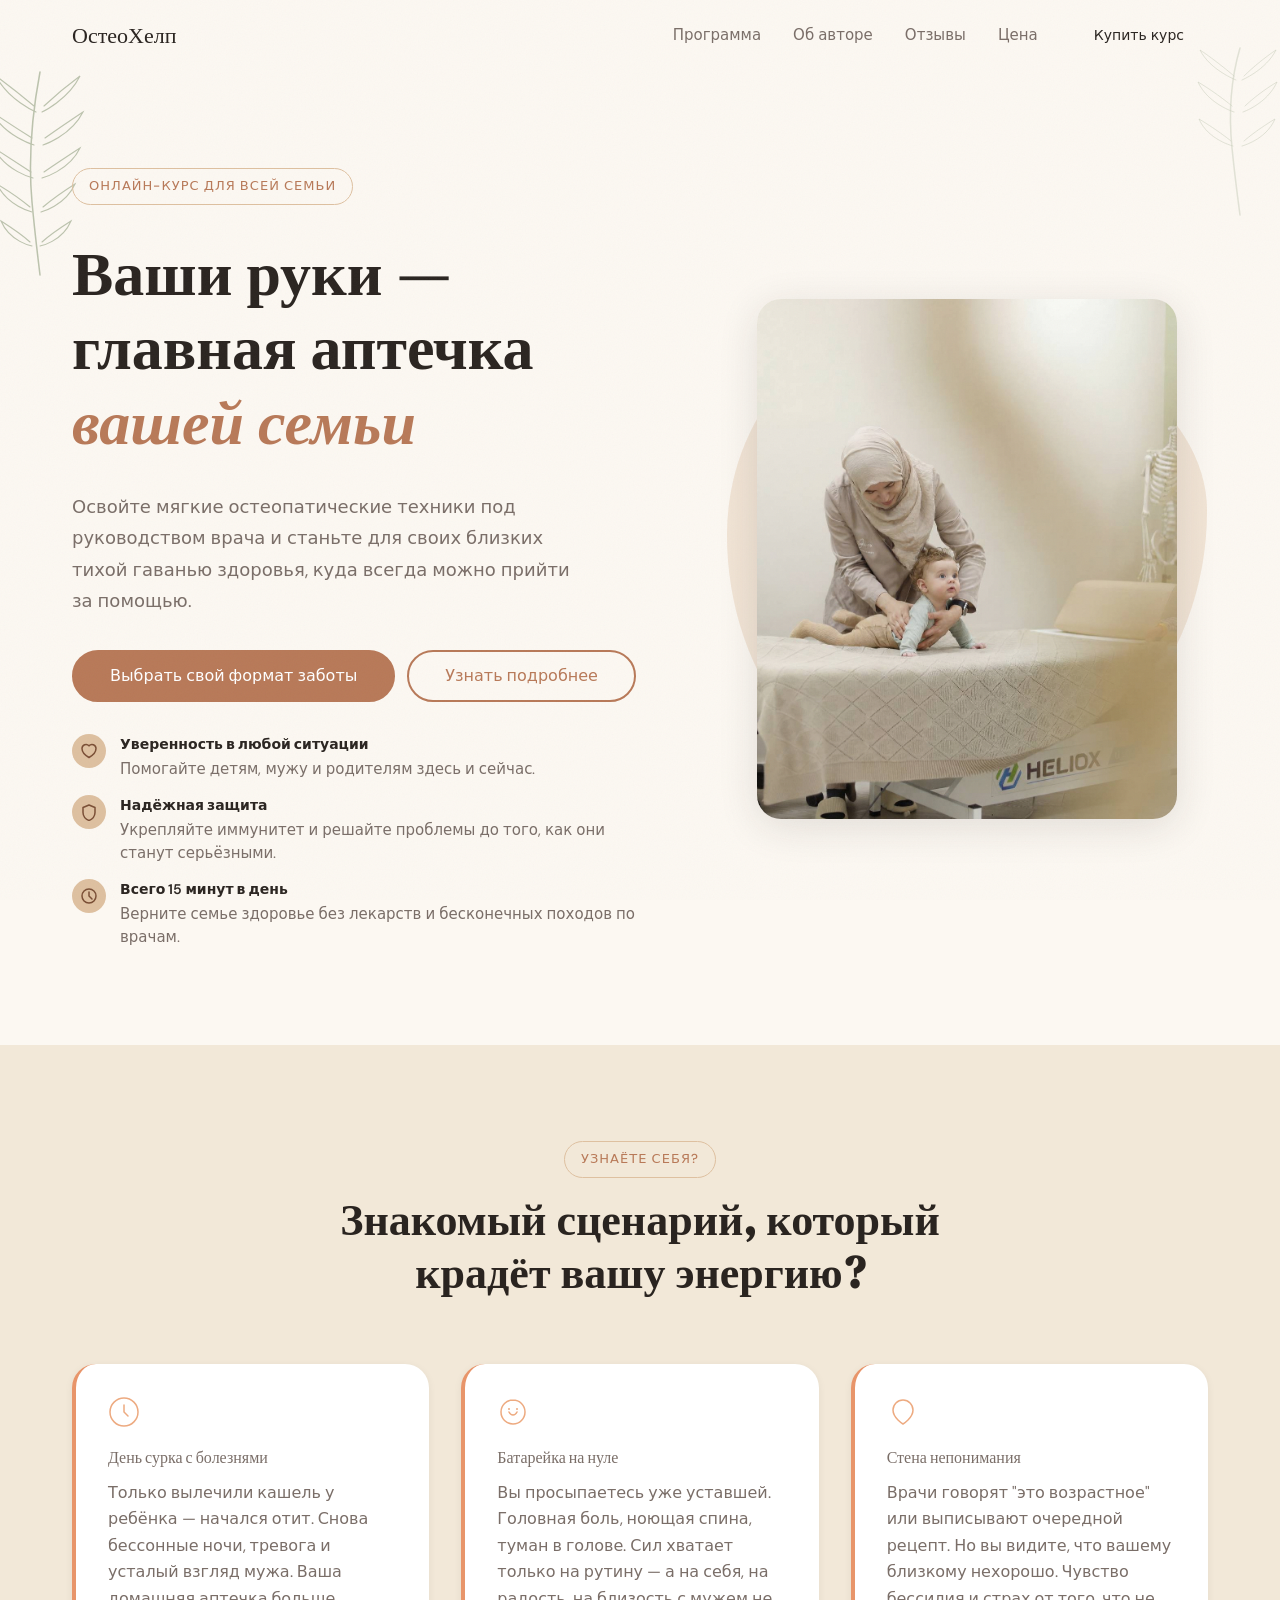
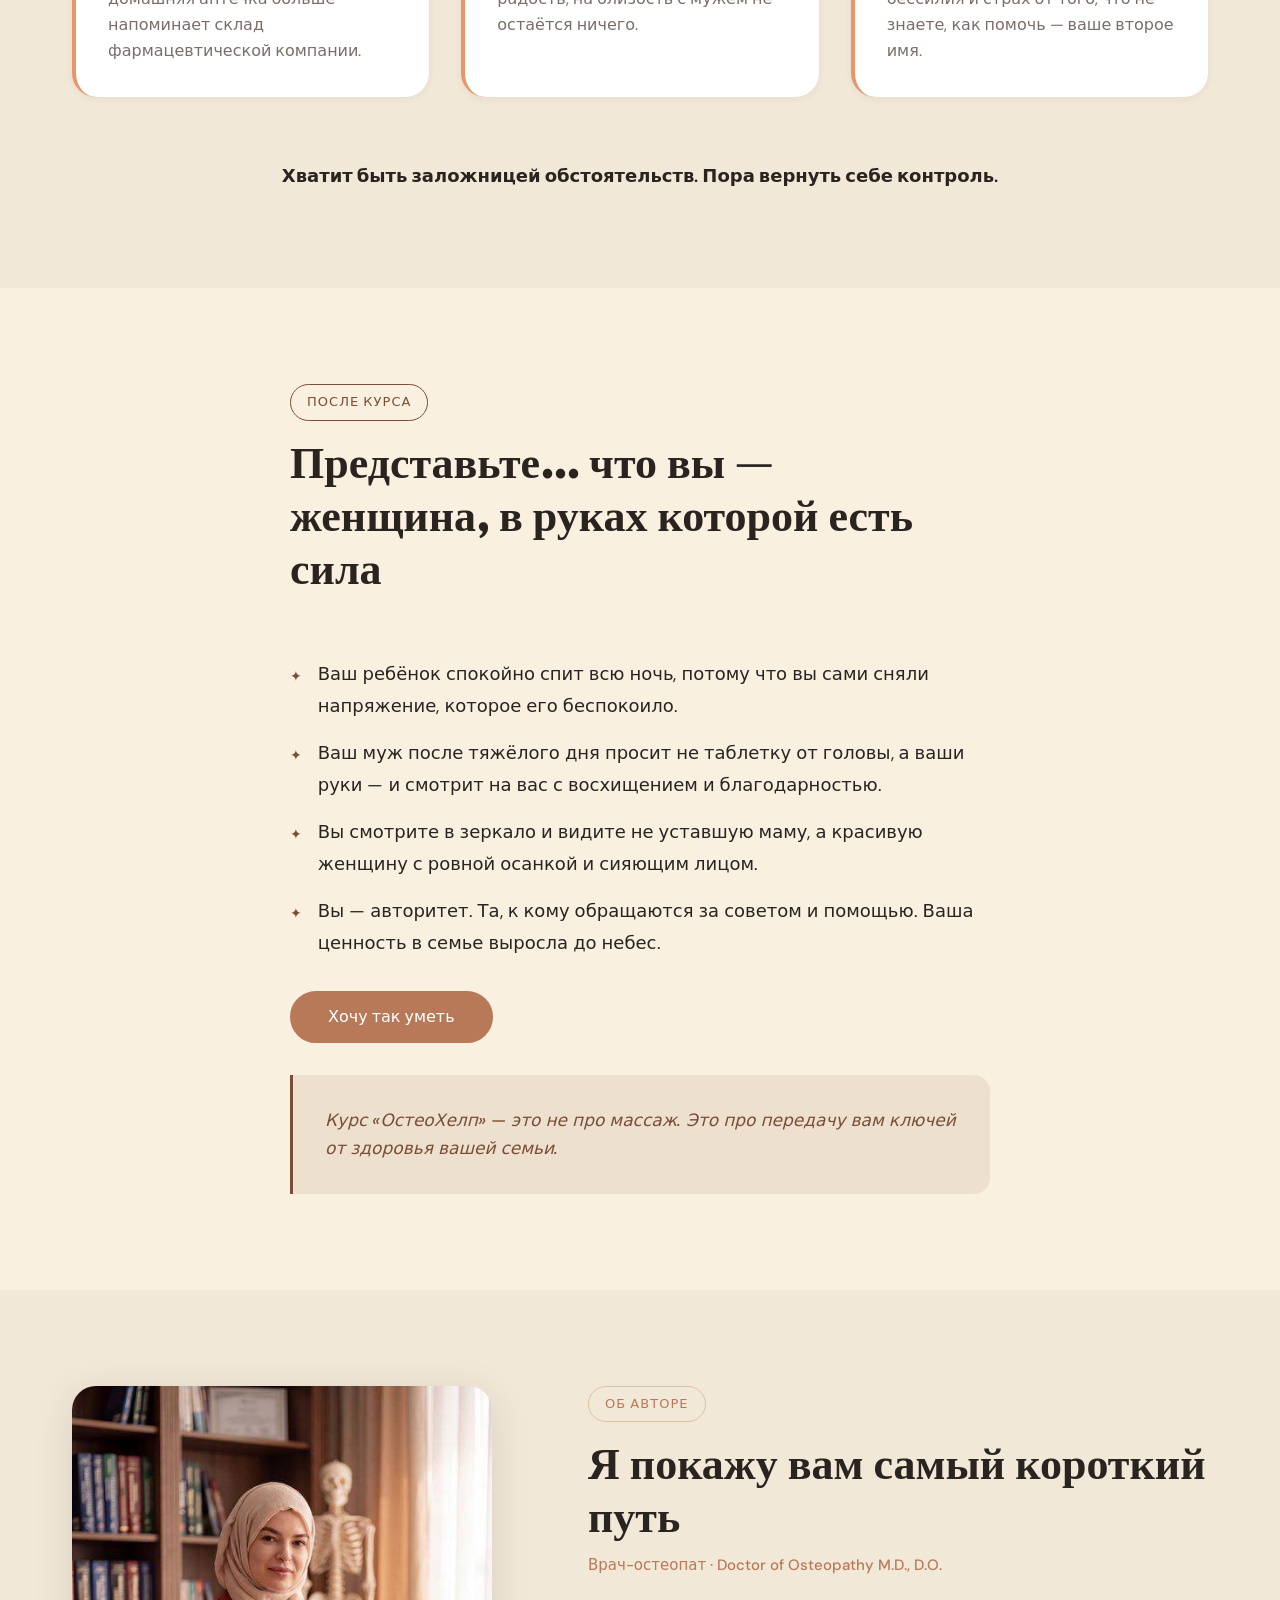
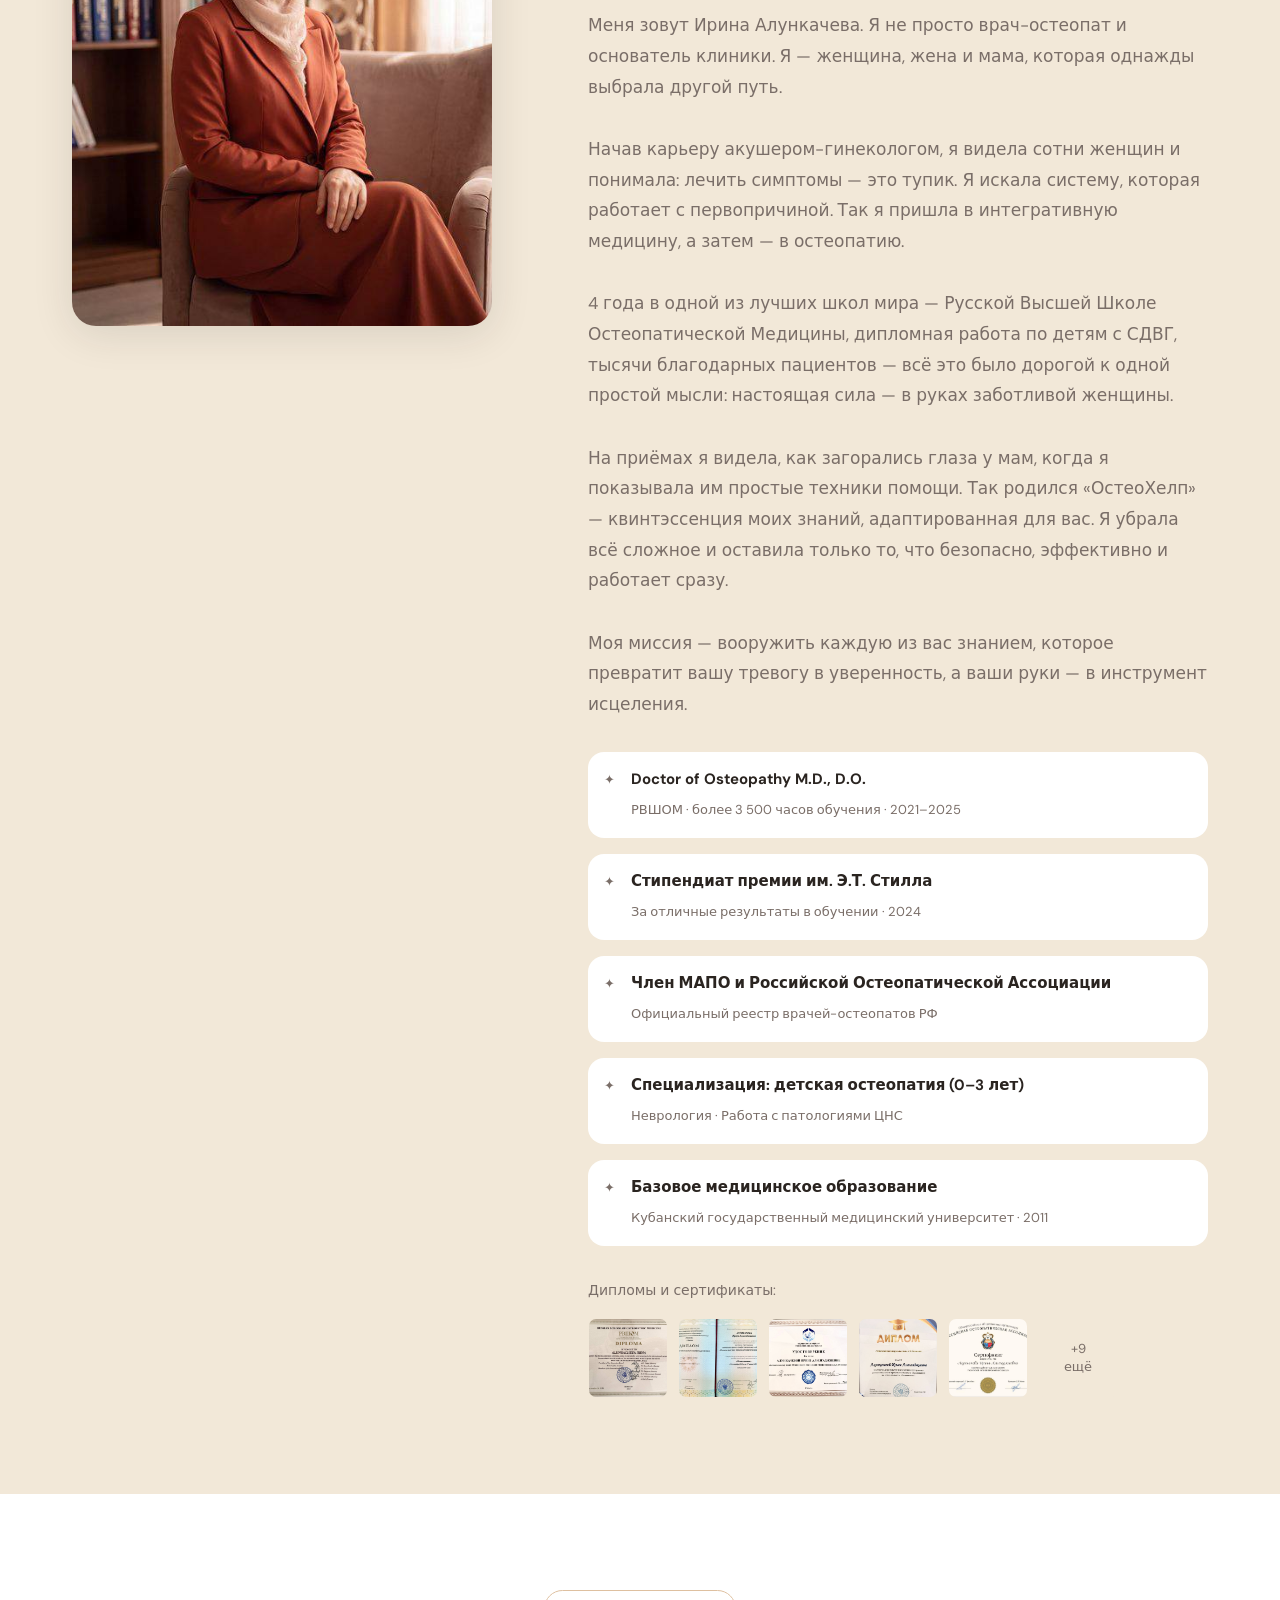
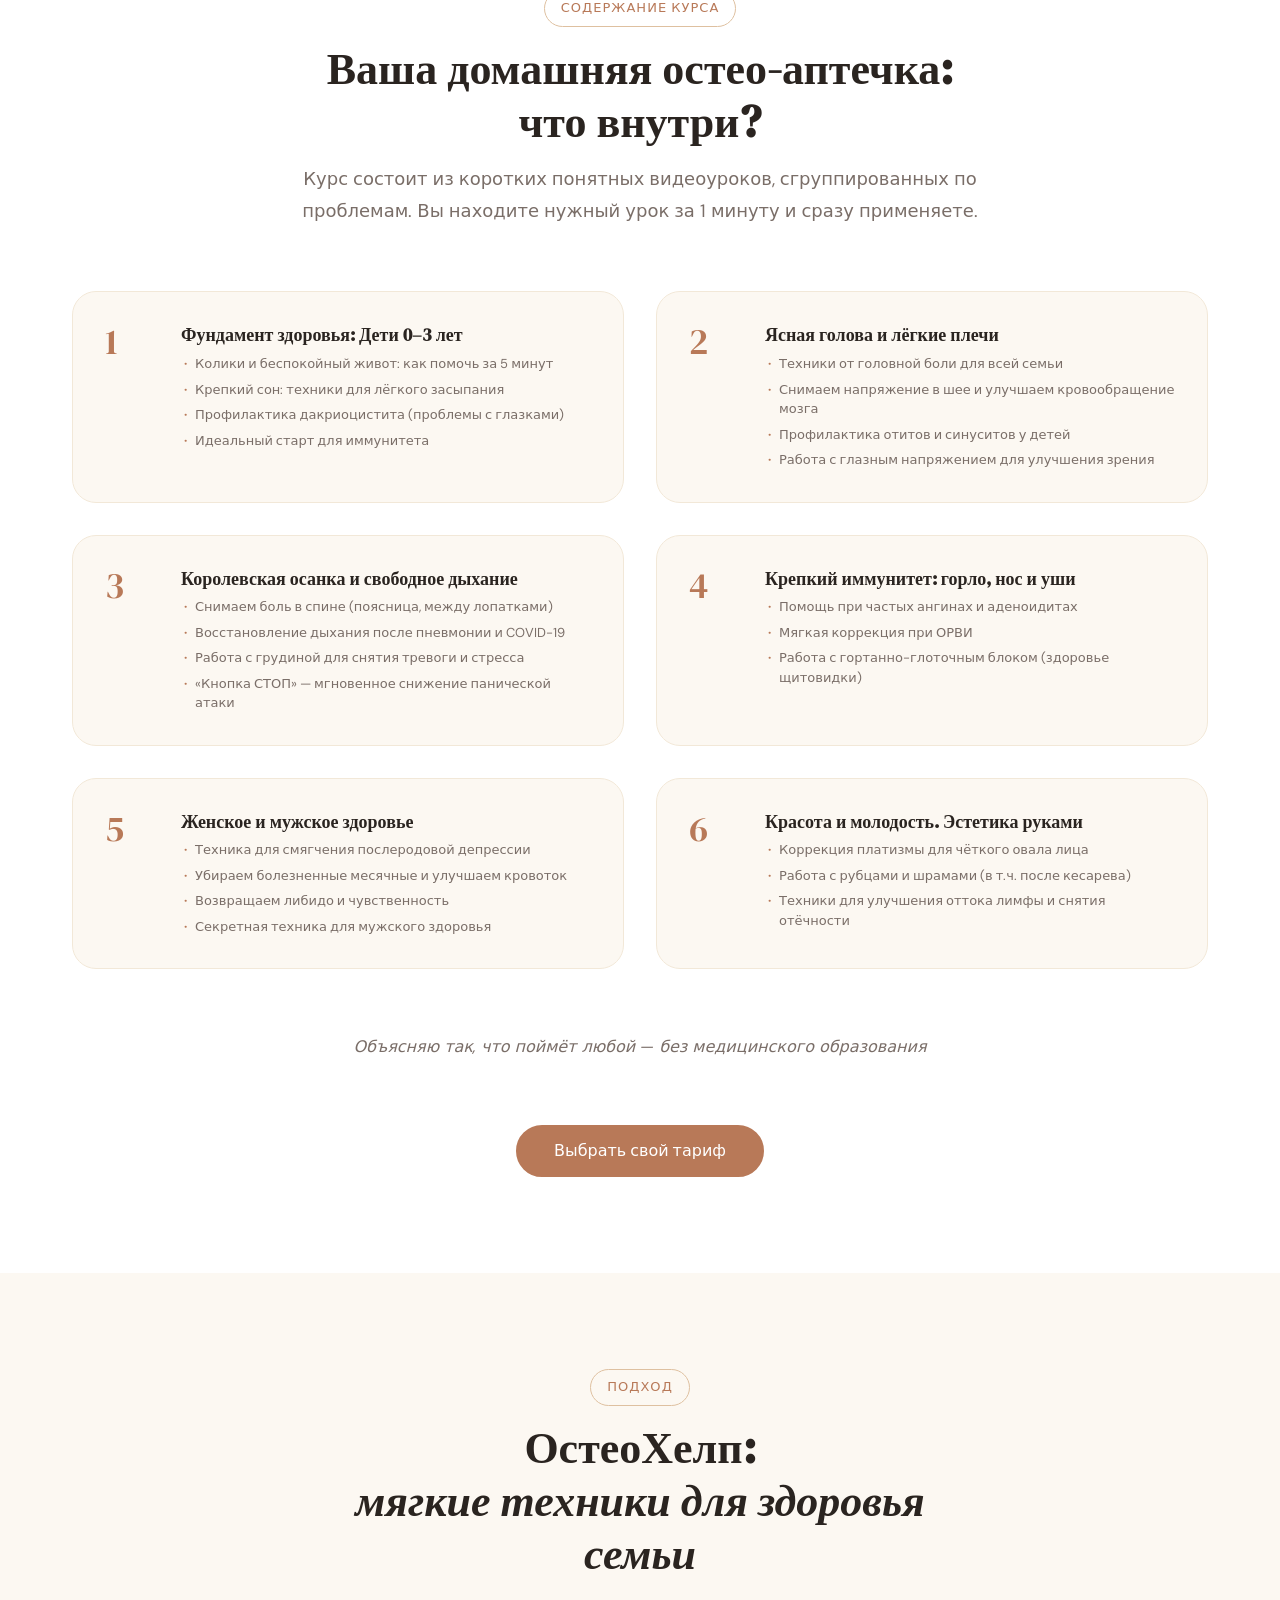
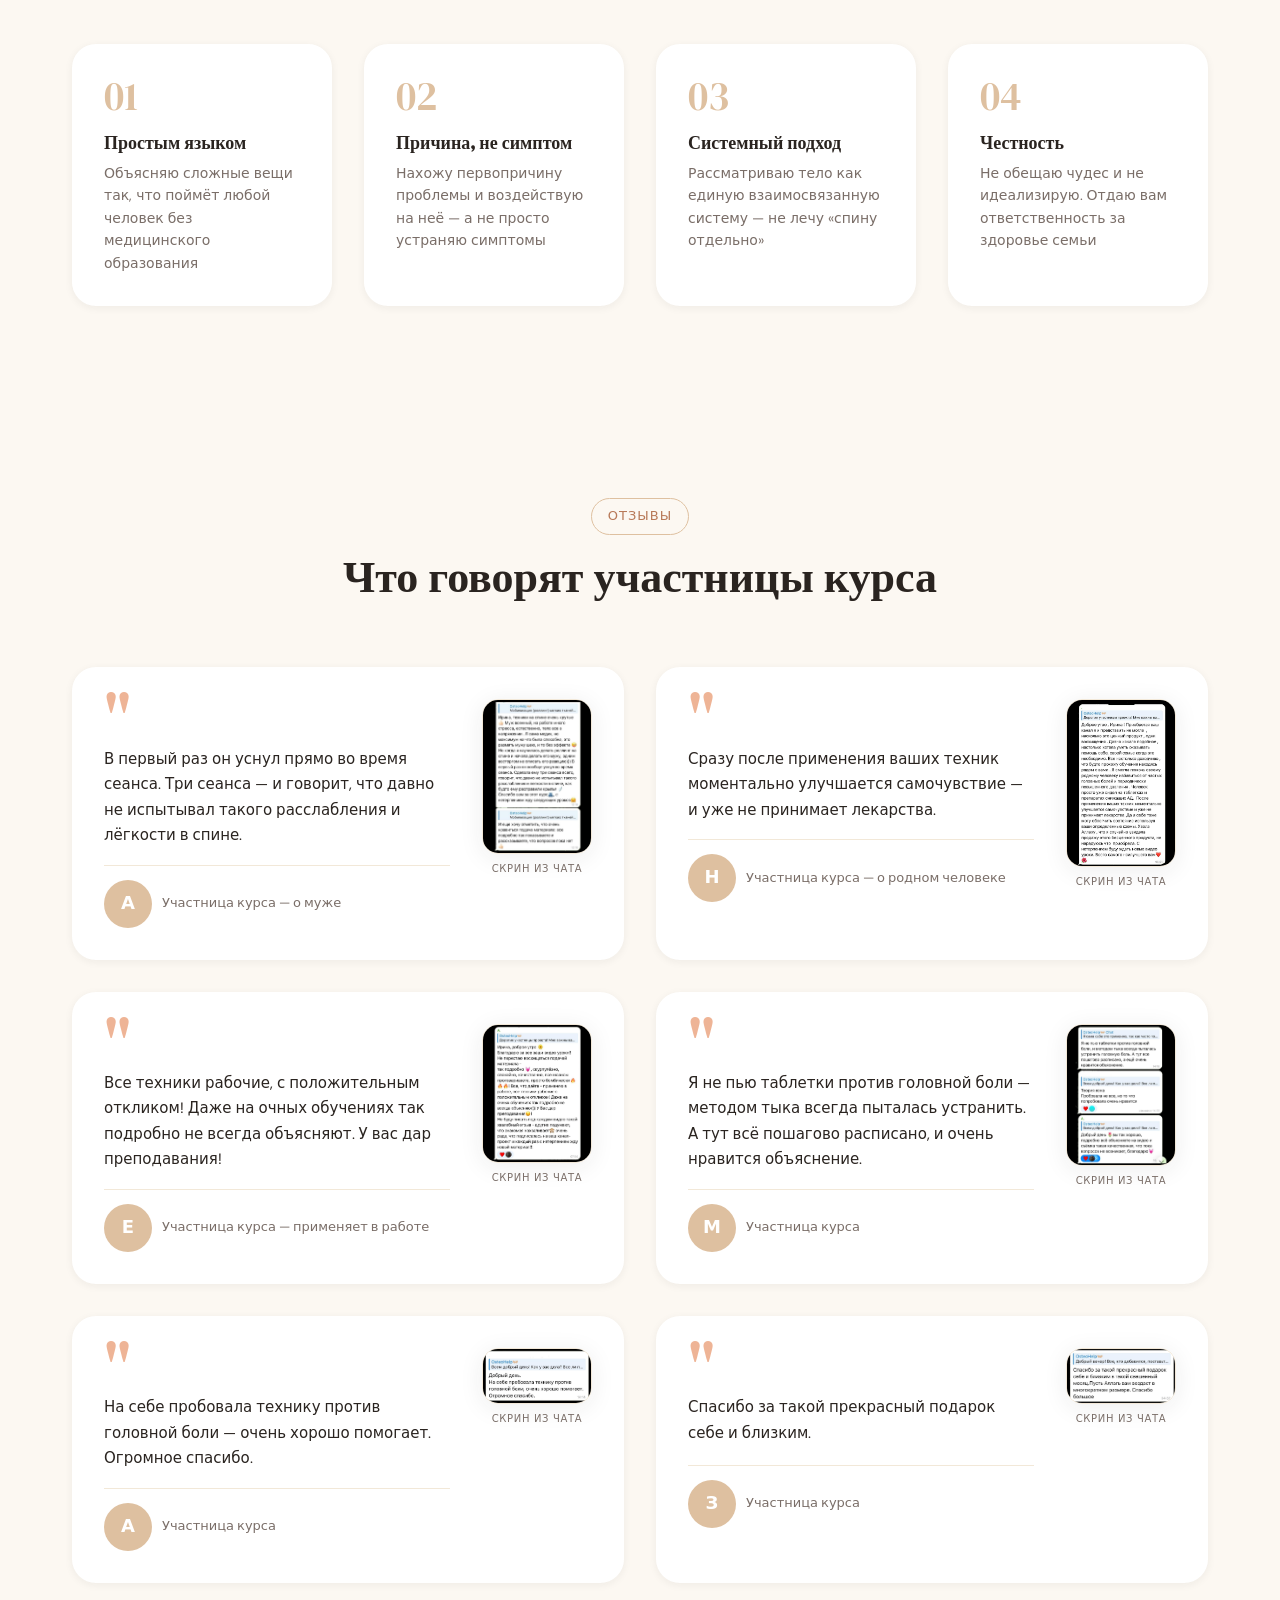
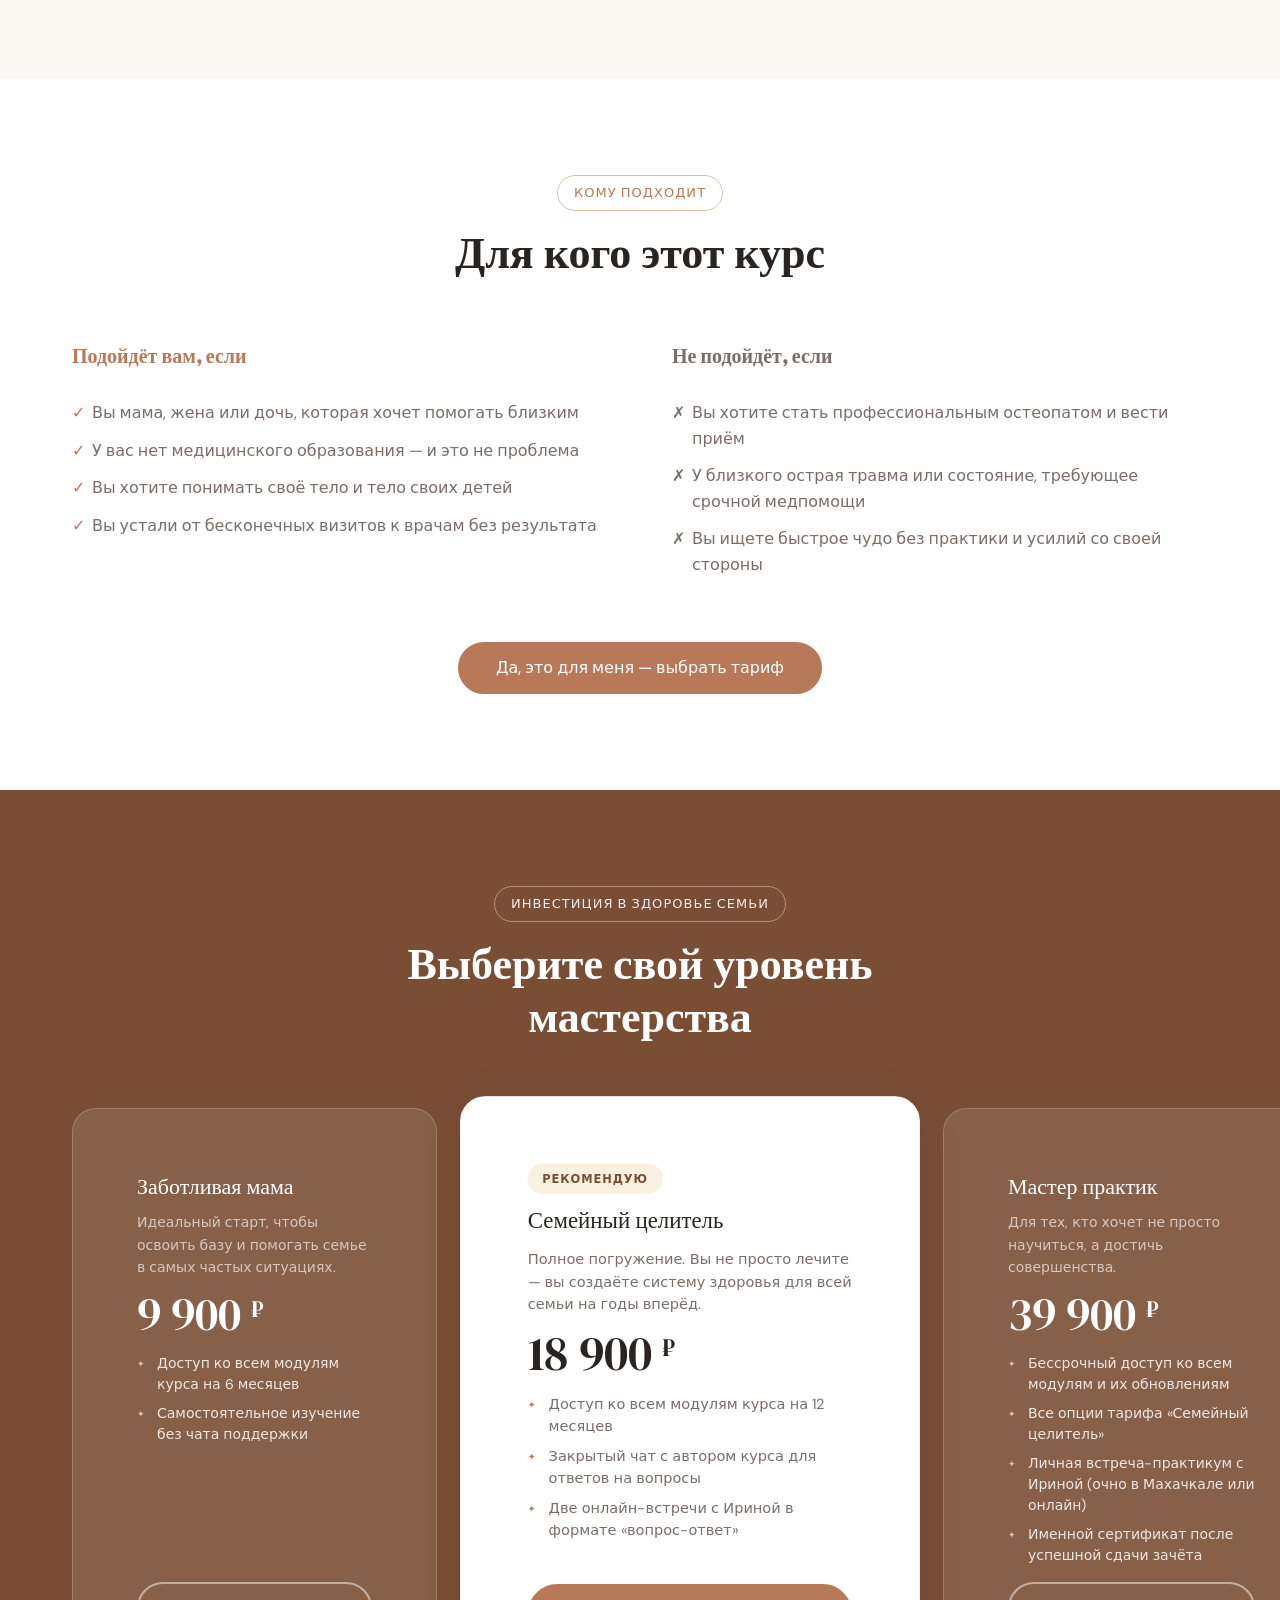
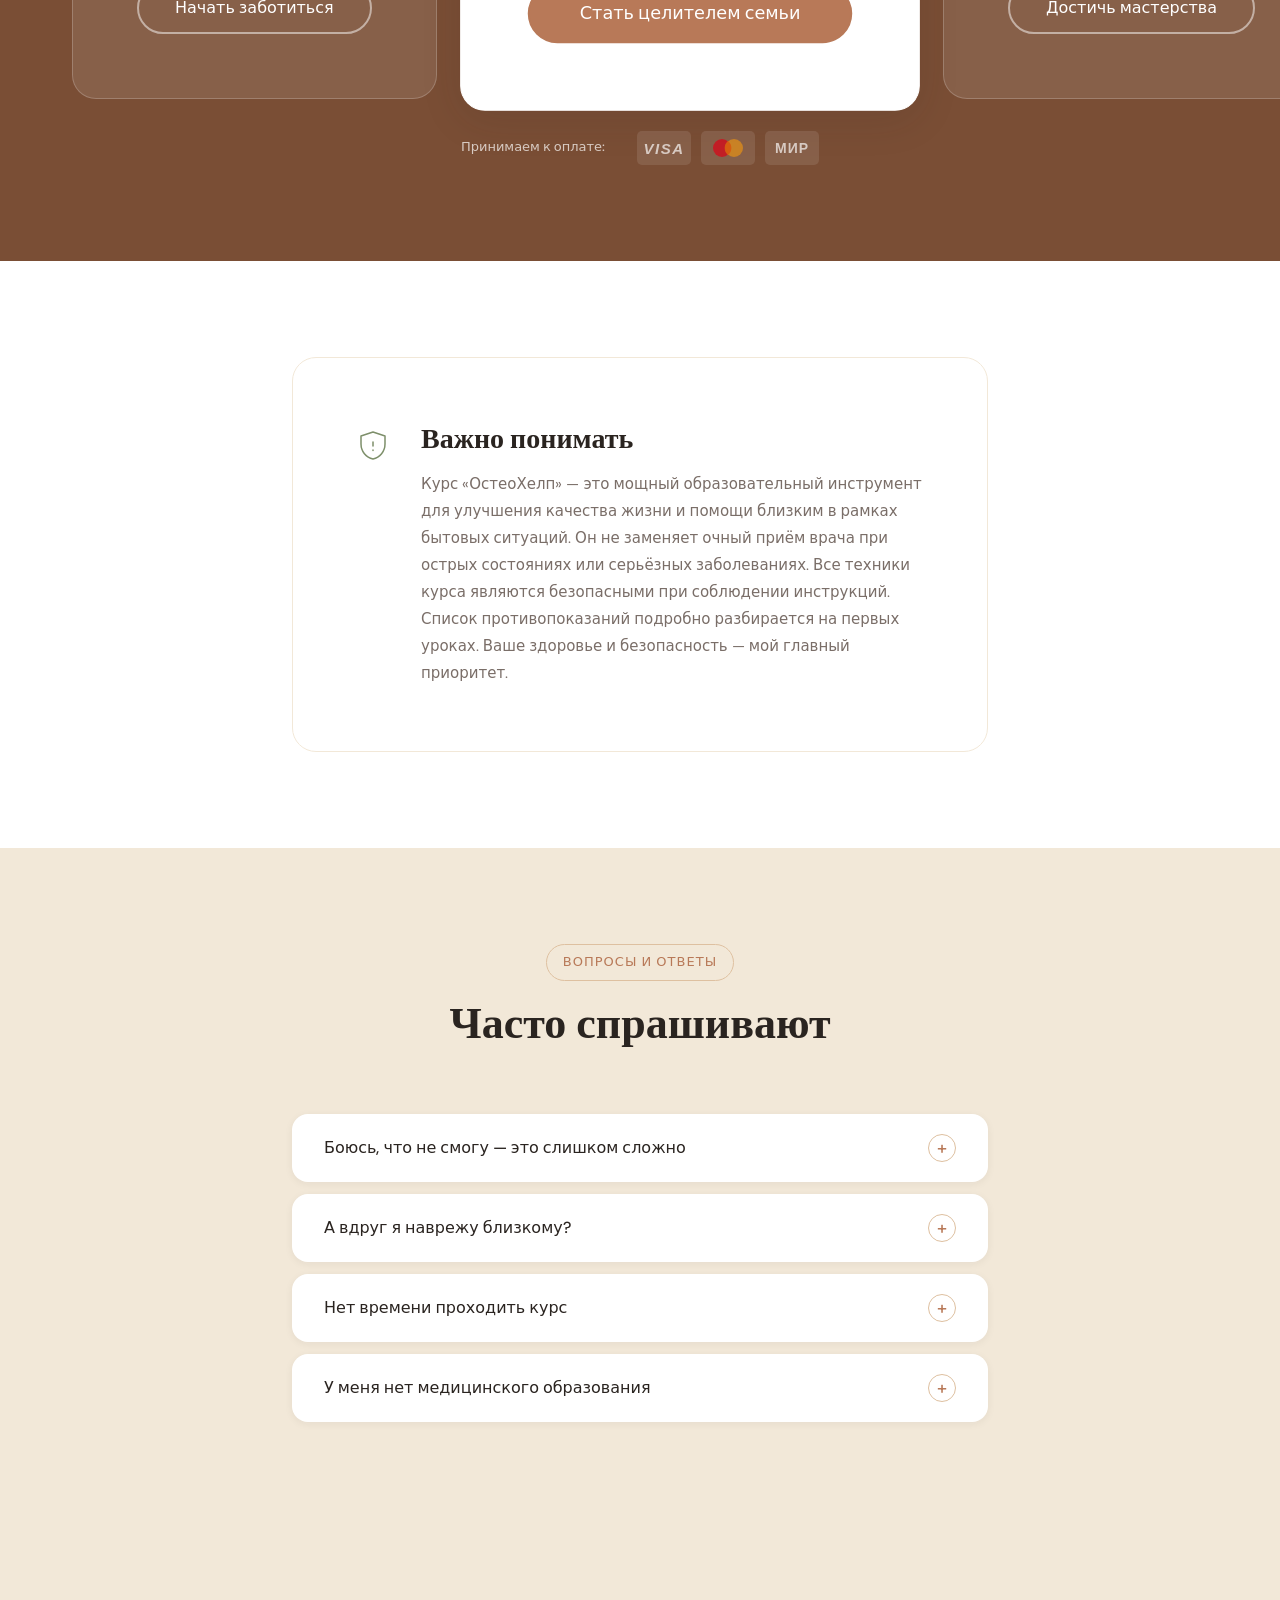
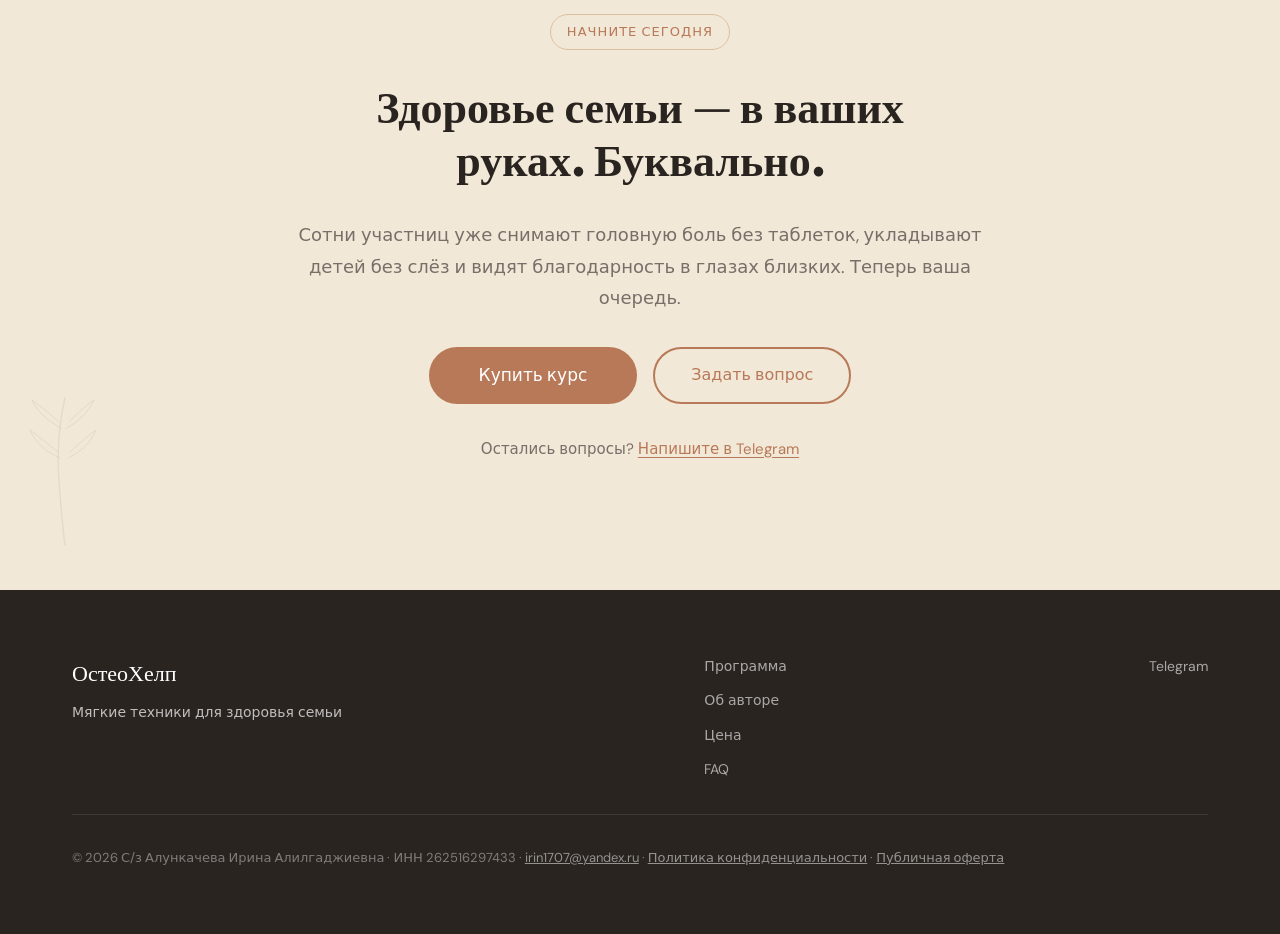
==== index.html @ 2aee99ab "Оптимизация изображений: сжатие JPG, PNG->JPEG для отзывов" ====
<!DOCTYPE html>
<html lang="ru">
<head>
    <meta charset="UTF-8">
    <meta name="viewport" content="width=device-width, initial-scale=1.0">
    <meta name="description" content="ОстеоХелп — онлайн-курс мягких остеопатических техник для здоровья семьи. Врач-остеопат Ирина Алункачева.">
    <title>ОстеоХелп — Мягкие техники для здоровья семьи | Ирина Алункачева</title>
    <link rel="preconnect" href="https://fonts.googleapis.com">
    <link rel="preconnect" href="https://fonts.gstatic.com" crossorigin>
    <link href="https://fonts.googleapis.com/css2?family=DM+Serif+Display:ital@0;1&family=DM+Sans:opsz,wght@9..40,300;9..40,400;9..40,500;9..40,600&display=swap" rel="stylesheet">
    <link rel="stylesheet" href="css/reset.css">
    <link rel="stylesheet" href="css/variables.css">
    <link rel="stylesheet" href="css/style.css">
    <link rel="icon" href="img/favicon.svg" type="image/svg+xml">
    <meta property="og:type" content="website">
    <meta property="og:title" content="ОстеоХелп — Мягкие техники для здоровья семьи">
    <meta property="og:description" content="Онлайн-курс мягких остеопатических техник. Помогайте близким здесь и сейчас — без медобразования и без лекарств. Врач-остеопат Ирина Алункачева.">
    <meta property="og:image" content="img/фото/irina-portrait.jpeg">
    <meta property="og:locale" content="ru_RU">
</head>
<body>

<div class="grain" aria-hidden="true"></div>

<!-- ════════════════════════════════════════
     ШАПКА
════════════════════════════════════════ -->
<header class="header" id="header">
    <div class="container header__inner">
        <a href="#home" class="header__logo">
            <img src="img/logo.svg" alt="ОстеоХелп" class="header__logo-img" onerror="this.style.display='none';this.nextElementSibling.style.display='block'">
            <span class="header__logo-text" style="display:none">ОстеоХелп</span>
        </a>
        <nav class="header__nav" role="navigation" aria-label="Основная навигация">
            <a href="#program" class="header__link">Программа</a>
            <a href="#author" class="header__link">Об авторе</a>
            <a href="#reviews" class="header__link">Отзывы</a>
            <a href="#price" class="header__link">Цена</a>
            <a href="#price" class="btn btn--sm">Купить курс</a>
        </nav>
        <button class="burger" id="burger" aria-label="Открыть меню" aria-expanded="false">
            <span class="burger__line"></span>
            <span class="burger__line"></span>
            <span class="burger__line"></span>
        </button>
    </div>
    <div class="mobile-menu" id="mobileMenu" aria-hidden="true">
        <a href="#program" class="mobile-menu__link">Программа</a>
        <a href="#author" class="mobile-menu__link">Об авторе</a>
        <a href="#reviews" class="mobile-menu__link">Отзывы</a>
        <a href="#price" class="mobile-menu__link">Цена</a>
        <a href="#price" class="btn btn--primary btn--lg" style="align-self:stretch;text-align:center">Купить курс</a>
    </div>
</header>

<main>

<!-- ════════════════════════════════════════
     1. HERO
════════════════════════════════════════ -->
<section class="hero" id="home">
    <div class="botanical botanical--hero" aria-hidden="true">
        <svg width="120" height="220" viewBox="0 0 120 220" fill="none" xmlns="http://www.w3.org/2000/svg">
            <path d="M60 215 C58 198 55 175 52 142 C49 109 50 65 60 12" stroke="#7D8F6A" stroke-width="1.5" stroke-linecap="round"/>
            <path d="M56 52 C56 52 28 40 16 16 C35 30 54 46 54 46" stroke="#7D8F6A" stroke-width="1.1" stroke-linecap="round"/>
            <path d="M62 52 C62 52 88 40 100 16 C81 30 64 46 64 46" stroke="#7D8F6A" stroke-width="1.1" stroke-linecap="round"/>
            <path d="M54 85 C54 85 24 76 12 52 C33 66 52 78 52 78" stroke="#7D8F6A" stroke-width="1.1" stroke-linecap="round"/>
            <path d="M63 85 C63 85 91 76 103 52 C82 66 65 78 65 78" stroke="#7D8F6A" stroke-width="1.1" stroke-linecap="round"/>
            <path d="M53 118 C53 118 25 111 14 88 C34 101 51 112 51 112" stroke="#7D8F6A" stroke-width="1.1" stroke-linecap="round"/>
            <path d="M62 118 C62 118 89 111 100 88 C80 101 64 112 64 112" stroke="#7D8F6A" stroke-width="1.1" stroke-linecap="round"/>
            <path d="M52 152 C52 152 27 146 17 124 C37 136 50 147 50 147" stroke="#7D8F6A" stroke-width="1.1" stroke-linecap="round"/>
            <path d="M61 152 C61 152 85 146 95 124 C76 136 63 147 63 147" stroke="#7D8F6A" stroke-width="1.1" stroke-linecap="round"/>
            <path d="M52 186 C52 186 30 182 21 161 C40 173 50 182 50 182" stroke="#7D8F6A" stroke-width="1.1" stroke-linecap="round"/>
            <path d="M60 186 C60 186 82 182 91 161 C72 173 62 182 62 182" stroke="#7D8F6A" stroke-width="1.1" stroke-linecap="round"/>
        </svg>
    </div>
    <div class="container">
        <div class="hero__inner">
            <div class="hero__content">
                <div class="tag">Онлайн-курс для всей семьи</div>
                <h1 class="hero__title">
                    Ваши руки —<br>
                    главная аптечка <em>вашей семьи</em>
                </h1>
                <p class="hero__subtitle">
                    Освойте мягкие остеопатические техники под руководством врача и станьте для своих близких тихой гаванью здоровья, куда всегда можно прийти за помощью.
                </p>
                <div class="hero__cta">
                    <a href="#price" class="btn btn--primary btn--lg">Выбрать свой формат заботы</a>
                    <a href="#program" class="btn btn--ghost btn--lg">Узнать подробнее</a>
                </div>
                <div class="hero__bullets">
                    <div class="hero__bullet">
                        <div class="hero__bullet-icon">
                            <svg width="18" height="18" viewBox="0 0 18 18" fill="none" aria-hidden="true"><path d="M9 15.5C9 15.5 2 11.5 2 6.5a4 4 0 0 1 7-2.65A4 4 0 0 1 16 6.5c0 5-7 9-7 9z" stroke="currentColor" stroke-width="1.5" stroke-linejoin="round"/></svg>
                        </div>
                        <div>
                            <strong>Уверенность в любой ситуации</strong>
                            Помогайте детям, мужу и родителям здесь и сейчас.
                        </div>
                    </div>
                    <div class="hero__bullet">
                        <div class="hero__bullet-icon">
                            <svg width="18" height="18" viewBox="0 0 18 18" fill="none" aria-hidden="true"><path d="M9 2L3 4.5v5c0 3.9 2.6 7.2 6 7.9 3.4-.7 6-4 6-7.9v-5L9 2z" stroke="currentColor" stroke-width="1.5" stroke-linejoin="round"/></svg>
                        </div>
                        <div>
                            <strong>Надёжная защита</strong>
                            Укрепляйте иммунитет и решайте проблемы до того, как они станут серьёзными.
                        </div>
                    </div>
                    <div class="hero__bullet">
                        <div class="hero__bullet-icon">
                            <svg width="18" height="18" viewBox="0 0 18 18" fill="none" aria-hidden="true"><circle cx="9" cy="9" r="7" stroke="currentColor" stroke-width="1.5"/><path d="M9 5v4l3 3" stroke="currentColor" stroke-width="1.5" stroke-linecap="round"/></svg>
                        </div>
                        <div>
                            <strong>Всего 15 минут в день</strong>
                            Верните семье здоровье без лекарств и бесконечных походов по врачам.
                        </div>
                    </div>
                </div>
            </div>
            <div class="hero__visual">
                <div class="hero__blob" aria-hidden="true"></div>
                <div class="hero__photo">
                    <img src="img/фото/irina-baby.jpeg" alt="Ирина Алункачева работает с ребёнком" class="hero__photo-img">
                </div>
            </div>
        </div>
    </div>
</section>

<!-- ════════════════════════════════════════
     2. БОЛЬ
════════════════════════════════════════ -->
<section class="section section--sand" id="pain">
    <div class="container">
        <div class="section__header fade-up">
            <div class="tag">Узнаёте себя?</div>
            <h2>Знакомый сценарий, который крадёт вашу энергию?</h2>
        </div>
        <div class="pain__grid fade-up">
            <div class="pain__card">
                <div class="pain__icon">
                    <svg width="32" height="32" viewBox="0 0 32 32" fill="none" aria-hidden="true"><circle cx="16" cy="16" r="14" stroke="#EDAA80" stroke-width="1.5"/><path d="M16 9v7l4 4" stroke="#EDAA80" stroke-width="1.5" stroke-linecap="round"/></svg>
                </div>
                <p class="pain__card-title">День сурка с болезнями</p>
                <p>Только вылечили кашель у ребёнка — начался отит. Снова бессонные ночи, тревога и усталый взгляд мужа. Ваша домашняя аптечка больше напоминает склад фармацевтической компании.</p>
            </div>
            <div class="pain__card">
                <div class="pain__icon">
                    <svg width="32" height="32" viewBox="0 0 32 32" fill="none" aria-hidden="true"><path d="M16 4C9.373 4 4 9.373 4 16s5.373 12 12 12 12-5.373 12-12S22.627 4 16 4z" stroke="#EDAA80" stroke-width="1.5"/><path d="M12 16s1.5 3 4 3 4-3 4-3" stroke="#EDAA80" stroke-width="1.5" stroke-linecap="round"/><circle cx="12" cy="13" r="1" fill="#EDAA80"/><circle cx="20" cy="13" r="1" fill="#EDAA80"/></svg>
                </div>
                <p class="pain__card-title">Батарейка на нуле</p>
                <p>Вы просыпаетесь уже уставшей. Головная боль, ноющая спина, туман в голове. Сил хватает только на рутину — а на себя, на радость, на близость с мужем не остаётся ничего.</p>
            </div>
            <div class="pain__card">
                <div class="pain__icon">
                    <svg width="32" height="32" viewBox="0 0 32 32" fill="none" aria-hidden="true"><path d="M16 28C16 28 6 22 6 14a10 10 0 0120 0c0 8-10 14-10 14z" stroke="#EDAA80" stroke-width="1.5"/></svg>
                </div>
                <p class="pain__card-title">Стена непонимания</p>
                <p>Врачи говорят "это возрастное" или выписывают очередной рецепт. Но вы видите, что вашему близкому нехорошо. Чувство бессилия и страх от того, что не знаете, как помочь — ваше второе имя.</p>
            </div>
        </div>
        <p class="pain__ending fade-up">Хватит быть заложницей обстоятельств. Пора вернуть себе контроль.</p>
    </div>
</section>

<!-- ════════════════════════════════════════
     3. ТРАНСФОРМАЦИЯ (лимонный фон — якорь внимания)
════════════════════════════════════════ -->
<section class="section section--lemon" id="transformation">
    <div class="container">
        <div class="transform__inner">
            <div class="section__header section__header--left fade-up">
                <div class="tag tag--dark">После курса</div>
                <h2>Представьте... что вы — женщина, в руках которой есть сила</h2>
            </div>
            <ul class="transform-list fade-up">
                <li class="transform-list__item">
                    <span class="transform-list__mark" aria-hidden="true">✦</span>
                    <span>Ваш ребёнок спокойно спит всю ночь, потому что вы сами сняли напряжение, которое его беспокоило.</span>
                </li>
                <li class="transform-list__item">
                    <span class="transform-list__mark" aria-hidden="true">✦</span>
                    <span>Ваш муж после тяжёлого дня просит не таблетку от головы, а ваши руки — и смотрит на вас с восхищением и благодарностью.</span>
                </li>
                <li class="transform-list__item">
                    <span class="transform-list__mark" aria-hidden="true">✦</span>
                    <span>Вы смотрите в зеркало и видите не уставшую маму, а красивую женщину с ровной осанкой и сияющим лицом.</span>
                </li>
                <li class="transform-list__item">
                    <span class="transform-list__mark" aria-hidden="true">✦</span>
                    <span>Вы — авторитет. Та, к кому обращаются за советом и помощью. Ваша ценность в семье выросла до небес.</span>
                </li>
            </ul>
            <div class="fade-up" style="margin-top:var(--space-md)">
                <a href="#price" class="btn btn--primary btn--lg">Хочу так уметь</a>
            </div>
            <div class="transform__key fade-up">
                Курс «ОстеоХелп» — это не про массаж. Это про передачу вам ключей от здоровья вашей семьи.
            </div>
        </div>
    </div>
</section>

<!-- ════════════════════════════════════════
     4. ОБ АВТОРЕ
════════════════════════════════════════ -->
<section class="section section--sand" id="author">
    <div class="botanical botanical--author" aria-hidden="true">
        <svg width="100" height="180" viewBox="0 0 100 180" fill="none" xmlns="http://www.w3.org/2000/svg">
            <path d="M50 175 C48 160 45 138 42 108 C39 78 40 42 50 8" stroke="#7D8F6A" stroke-width="1.5" stroke-linecap="round" opacity="0.5"/>
            <path d="M46 40 C46 40 20 30 10 10 C28 22 44 36 44 36" stroke="#7D8F6A" stroke-width="1" stroke-linecap="round" opacity="0.5"/>
            <path d="M52 40 C52 40 76 30 86 10 C68 22 54 36 54 36" stroke="#7D8F6A" stroke-width="1" stroke-linecap="round" opacity="0.5"/>
            <path d="M44 72 C44 72 18 64 8 42 C28 54 42 66 42 66" stroke="#7D8F6A" stroke-width="1" stroke-linecap="round" opacity="0.5"/>
            <path d="M53 72 C53 72 77 64 87 42 C67 54 55 66 55 66" stroke="#7D8F6A" stroke-width="1" stroke-linecap="round" opacity="0.5"/>
            <path d="M43 106 C43 106 18 100 9 79 C29 91 41 101 41 101" stroke="#7D8F6A" stroke-width="1" stroke-linecap="round" opacity="0.5"/>
            <path d="M52 106 C52 106 76 100 85 79 C65 91 54 101 54 101" stroke="#7D8F6A" stroke-width="1" stroke-linecap="round" opacity="0.5"/>
        </svg>
    </div>
    <div class="container">
        <div class="author__inner fade-up">
            <div class="author__photo-wrap">
                <img src="img/фото/irina-portrait.jpeg" alt="Ирина Алункачева, врач-остеопат" class="author__photo-img">
            </div>
            <div class="author__content">
                <div class="tag">Об авторе</div>
                <h2>Я покажу вам самый короткий путь</h2>
                <p class="author__role">Врач-остеопат · Doctor of Osteopathy M.D., D.O.</p>
                <p class="author__bio">Меня зовут Ирина Алункачева. Я не просто врач-остеопат и основатель клиники. Я — женщина, жена и мама, которая однажды выбрала другой путь.</p>
                <p class="author__bio">Начав карьеру акушером-гинекологом, я видела сотни женщин и понимала: лечить симптомы — это тупик. Я искала систему, которая работает с первопричиной. Так я пришла в интегративную медицину, а затем — в остеопатию.</p>
                <p class="author__bio">4 года в одной из лучших школ мира — Русской Высшей Школе Остеопатической Медицины, дипломная работа по детям с СДВГ, тысячи благодарных пациентов — всё это было дорогой к одной простой мысли: настоящая сила — в руках заботливой женщины.</p>
                <p class="author__bio">На приёмах я видела, как загорались глаза у мам, когда я показывала им простые техники помощи. Так родился «ОстеоХелп» — квинтэссенция моих знаний, адаптированная для вас. Я убрала всё сложное и оставила только то, что безопасно, эффективно и работает сразу.</p>
                <p class="author__bio">Моя миссия — вооружить каждую из вас знанием, которое превратит вашу тревогу в уверенность, а ваши руки — в инструмент исцеления.</p>

                <div class="credentials">
                    <div class="credential">
                        <span class="credential__dot" aria-hidden="true">✦</span>
                        <div>
                            <strong>Doctor of Osteopathy M.D., D.O.</strong>
                            <span>РВШОМ · более 3 500 часов обучения · 2021–2025</span>
                        </div>
                    </div>
                    <div class="credential">
                        <span class="credential__dot" aria-hidden="true">✦</span>
                        <div>
                            <strong>Стипендиат премии им. Э.Т. Стилла</strong>
                            <span>За отличные результаты в обучении · 2024</span>
                        </div>
                    </div>
                    <div class="credential">
                        <span class="credential__dot" aria-hidden="true">✦</span>
                        <div>
                            <strong>Член МАПО и Российской Остеопатической Ассоциации</strong>
                            <span>Официальный реестр врачей-остеопатов РФ</span>
                        </div>
                    </div>
                    <div class="credential">
                        <span class="credential__dot" aria-hidden="true">✦</span>
                        <div>
                            <strong>Специализация: детская остеопатия (0–3 лет)</strong>
                            <span>Неврология · Работа с патологиями ЦНС</span>
                        </div>
                    </div>
                    <div class="credential">
                        <span class="credential__dot" aria-hidden="true">✦</span>
                        <div>
                            <strong>Базовое медицинское образование</strong>
                            <span>Кубанский государственный медицинский университет · 2011</span>
                        </div>
                    </div>
                </div>

                <div class="certs">
                    <p class="certs__label">Дипломы и сертификаты:</p>
                    <div class="certs__grid">
                        <div class="cert-thumb"><img src="сертификаты/1.JPG" alt="Диплом Doctor of Osteopathy" loading="lazy"></div>
                        <div class="cert-thumb"><img src="сертификаты/2.JPG" alt="Диплом о профпереподготовке РВШОМ" loading="lazy"></div>
                        <div class="cert-thumb"><img src="сертификаты/3.JPG" alt="Удостоверение МАПО" loading="lazy"></div>
                        <div class="cert-thumb"><img src="сертификаты/4.JPG" alt="Диплом им. Стилла" loading="lazy"></div>
                        <div class="cert-thumb"><img src="сертификаты/5.JPG" alt="Сертификат РОА" loading="lazy"></div>
                        <div class="cert-thumb cert-thumb--more"><span>+9<br>ещё</span></div>
                    </div>
                </div>
            </div>
        </div>
    </div>
</section>

<!-- ════════════════════════════════════════
     5. ПРОГРАММА
════════════════════════════════════════ -->
<section class="section section--white" id="program">
    <div class="container">
        <div class="section__header fade-up">
            <div class="tag">Содержание курса</div>
            <h2>Ваша домашняя остео-аптечка: что внутри?</h2>
            <p class="section__subtitle">Курс состоит из коротких понятных видеоуроков, сгруппированных по проблемам. Вы находите нужный урок за 1 минуту и сразу применяете.</p>
        </div>
        <div class="program-grid fade-up">
            <div class="program-card">
                <div class="program-card__num">1</div>
                <div class="program-card__body">
                    <h3>Фундамент здоровья: Дети 0–3 лет</h3>
                    <ul class="program-card__list">
                        <li>Колики и беспокойный живот: как помочь за 5 минут</li>
                        <li>Крепкий сон: техники для лёгкого засыпания</li>
                        <li>Профилактика дакриоцистита (проблемы с глазками)</li>
                        <li>Идеальный старт для иммунитета</li>
                    </ul>
                </div>
            </div>
            <div class="program-card">
                <div class="program-card__num">2</div>
                <div class="program-card__body">
                    <h3>Ясная голова и лёгкие плечи</h3>
                    <ul class="program-card__list">
                        <li>Техники от головной боли для всей семьи</li>
                        <li>Снимаем напряжение в шее и улучшаем кровообращение мозга</li>
                        <li>Профилактика отитов и синуситов у детей</li>
                        <li>Работа с глазным напряжением для улучшения зрения</li>
                    </ul>
                </div>
            </div>
            <div class="program-card">
                <div class="program-card__num">3</div>
                <div class="program-card__body">
                    <h3>Королевская осанка и свободное дыхание</h3>
                    <ul class="program-card__list">
                        <li>Снимаем боль в спине (поясница, между лопатками)</li>
                        <li>Восстановление дыхания после пневмонии и COVID-19</li>
                        <li>Работа с грудиной для снятия тревоги и стресса</li>
                        <li>«Кнопка СТОП» — мгновенное снижение панической атаки</li>
                    </ul>
                </div>
            </div>
            <div class="program-card">
                <div class="program-card__num">4</div>
                <div class="program-card__body">
                    <h3>Крепкий иммунитет: горло, нос и уши</h3>
                    <ul class="program-card__list">
                        <li>Помощь при частых ангинах и аденоидитах</li>
                        <li>Мягкая коррекция при ОРВИ</li>
                        <li>Работа с гортанно-глоточным блоком (здоровье щитовидки)</li>
                    </ul>
                </div>
            </div>
            <div class="program-card">
                <div class="program-card__num">5</div>
                <div class="program-card__body">
                    <h3>Женское и мужское здоровье</h3>
                    <ul class="program-card__list">
                        <li>Техника для смягчения послеродовой депрессии</li>
                        <li>Убираем болезненные месячные и улучшаем кровоток</li>
                        <li>Возвращаем либидо и чувственность</li>
                        <li>Секретная техника для мужского здоровья</li>
                    </ul>
                </div>
            </div>
            <div class="program-card">
                <div class="program-card__num">6</div>
                <div class="program-card__body">
                    <h3>Красота и молодость. Эстетика руками</h3>
                    <ul class="program-card__list">
                        <li>Коррекция платизмы для чёткого овала лица</li>
                        <li>Работа с рубцами и шрамами (в т.ч. после кесарева)</li>
                        <li>Техники для улучшения оттока лимфы и снятия отёчности</li>
                    </ul>
                </div>
            </div>
        </div>
        <p class="program__note fade-up">Объясняю так, что поймёт любой — без медицинского образования</p>
        <div class="fade-up" style="margin-top:var(--space-lg);text-align:center">
            <a href="#price" class="btn btn--primary btn--lg">Выбрать свой тариф</a>
        </div>
    </div>
</section>

<!-- ════════════════════════════════════════
     6. ПРИНЦИПЫ РАБОТЫ
════════════════════════════════════════ -->
<section class="section" id="solution">
    <div class="container">
        <div class="section__header fade-up">
            <div class="tag">Подход</div>
            <h2>ОстеоХелп:<br><em>мягкие техники для здоровья семьи</em></h2>
        </div>
        <div class="utp-grid fade-up">
            <div class="utp-card">
                <div class="utp-card__num">01</div>
                <h3>Простым языком</h3>
                <p>Объясняю сложные вещи так, что поймёт любой человек без медицинского образования</p>
            </div>
            <div class="utp-card">
                <div class="utp-card__num">02</div>
                <h3>Причина, не симптом</h3>
                <p>Нахожу первопричину проблемы и воздействую на неё — а не просто устраняю симптомы</p>
            </div>
            <div class="utp-card">
                <div class="utp-card__num">03</div>
                <h3>Системный подход</h3>
                <p>Рассматриваю тело как единую взаимосвязанную систему — не лечу «спину отдельно»</p>
            </div>
            <div class="utp-card">
                <div class="utp-card__num">04</div>
                <h3>Честность</h3>
                <p>Не обещаю чудес и не идеализирую. Отдаю вам ответственность за здоровье семьи</p>
            </div>
        </div>
    </div>
</section>

<!-- ════════════════════════════════════════
     7. ОТЗЫВЫ
════════════════════════════════════════ -->
<section class="section" id="reviews">
    <div class="container">
        <div class="section__header fade-up">
            <div class="tag">Отзывы</div>
            <h2>Что говорят участницы курса</h2>
        </div>
        <div class="reviews-grid fade-up">

            <div class="review-combo">
                <div class="review-combo__quote">
                    <span class="review-combo__mark">"</span>
                    <p class="review-combo__text">В первый раз он уснул прямо во время сеанса. Три сеанса — и говорит, что давно не испытывал такого расслабления и лёгкости в спине.</p>
                    <div class="review-combo__author">
                        <div class="review-avatar">А</div>
                        <span>Участница курса — о муже</span>
                    </div>
                </div>
                <div class="review-combo__proof">
                    <img src="отзывы/IMG_8842.jpg" alt="Скрин отзыва из Telegram-чата">
                    <span class="review-combo__proof-label">скрин из чата</span>
                </div>
            </div>

            <div class="review-combo">
                <div class="review-combo__quote">
                    <span class="review-combo__mark">"</span>
                    <p class="review-combo__text">Сразу после применения ваших техник моментально улучшается самочувствие — и уже не принимает лекарства.</p>
                    <div class="review-combo__author">
                        <div class="review-avatar">Н</div>
                        <span>Участница курса — о родном человеке</span>
                    </div>
                </div>
                <div class="review-combo__proof">
                    <img src="отзывы/IMG_8844.jpg" alt="Скрин отзыва из Telegram-чата">
                    <span class="review-combo__proof-label">скрин из чата</span>
                </div>
            </div>

            <div class="review-combo">
                <div class="review-combo__quote">
                    <span class="review-combo__mark">"</span>
                    <p class="review-combo__text">Все техники рабочие, с положительным откликом! Даже на очных обучениях так подробно не всегда объясняют. У вас дар преподавания!</p>
                    <div class="review-combo__author">
                        <div class="review-avatar">Е</div>
                        <span>Участница курса — применяет в работе</span>
                    </div>
                </div>
                <div class="review-combo__proof">
                    <img src="отзывы/IMG_8843.jpg" alt="Скрин отзыва из Telegram-чата">
                    <span class="review-combo__proof-label">скрин из чата</span>
                </div>
            </div>

            <div class="review-combo">
                <div class="review-combo__quote">
                    <span class="review-combo__mark">"</span>
                    <p class="review-combo__text">Я не пью таблетки против головной боли — методом тыка всегда пыталась устранить. А тут всё пошагово расписано, и очень нравится объяснение.</p>
                    <div class="review-combo__author">
                        <div class="review-avatar">М</div>
                        <span>Участница курса</span>
                    </div>
                </div>
                <div class="review-combo__proof">
                    <img src="отзывы/IMG_8841.jpg" alt="Скрин отзыва из Telegram-чата">
                    <span class="review-combo__proof-label">скрин из чата</span>
                </div>
            </div>

            <div class="review-combo">
                <div class="review-combo__quote">
                    <span class="review-combo__mark">"</span>
                    <p class="review-combo__text">На себе пробовала технику против головной боли — очень хорошо помогает. Огромное спасибо.</p>
                    <div class="review-combo__author">
                        <div class="review-avatar">А</div>
                        <span>Участница курса</span>
                    </div>
                </div>
                <div class="review-combo__proof">
                    <img src="отзывы/IMG_8840.jpg" alt="Скрин отзыва из Telegram-чата">
                    <span class="review-combo__proof-label">скрин из чата</span>
                </div>
            </div>

            <div class="review-combo">
                <div class="review-combo__quote">
                    <span class="review-combo__mark">"</span>
                    <p class="review-combo__text">Спасибо за такой прекрасный подарок себе и близким.</p>
                    <div class="review-combo__author">
                        <div class="review-avatar">З</div>
                        <span>Участница курса</span>
                    </div>
                </div>
                <div class="review-combo__proof">
                    <img src="отзывы/IMG_8839.jpg" alt="Скрин отзыва из Telegram-чата">
                    <span class="review-combo__proof-label">скрин из чата</span>
                </div>
            </div>

        </div>
    </div>
</section>

<!-- ════════════════════════════════════════
     8. ДЛЯ КОГО
════════════════════════════════════════ -->
<section class="section section--white" id="for-whom">
    <div class="container">
        <div class="section__header fade-up">
            <div class="tag">Кому подходит</div>
            <h2>Для кого этот курс</h2>
        </div>
        <div class="for-whom fade-up">
            <div class="for-whom__col for-whom__col--yes">
                <h3>Подойдёт вам, если</h3>
                <ul>
                    <li>Вы мама, жена или дочь, которая хочет помогать близким</li>
                    <li>У вас нет медицинского образования — и это не проблема</li>
                    <li>Вы хотите понимать своё тело и тело своих детей</li>
                    <li>Вы устали от бесконечных визитов к врачам без результата</li>
                </ul>
            </div>
            <div class="for-whom__col for-whom__col--no">
                <h3>Не подойдёт, если</h3>
                <ul>
                    <li>Вы хотите стать профессиональным остеопатом и вести приём</li>
                    <li>У близкого острая травма или состояние, требующее срочной медпомощи</li>
                    <li>Вы ищете быстрое чудо без практики и усилий со своей стороны</li>
                </ul>
            </div>
        </div>
        <div class="fade-up" style="margin-top:var(--space-lg);text-align:center">
            <a href="#tariffs" class="btn btn--primary btn--lg">Да, это для меня — выбрать тариф</a>
        </div>
    </div>
</section>

<!-- ════════════════════════════════════════
     9. ЦЕНА
════════════════════════════════════════ -->
<section class="section section--sage" id="price">
    <div class="container">
        <div class="section__header section__header--light fade-up">
            <div class="tag tag--light">Инвестиция в здоровье семьи</div>
            <h2>Выберите свой уровень мастерства</h2>
        </div>
        <div class="tariffs fade-up" id="tariffs">
            <!-- Тариф 1 -->
            <div class="tariff-card">
                <p class="tariff-name">Заботливая мама</p>
                <p class="tariff-desc">Идеальный старт, чтобы освоить базу и помогать семье в самых частых ситуациях.</p>
                <div class="tariff-price">9 900 <span>₽</span></div>
                <ul class="tariff-includes">
                    <li>Доступ ко всем модулям курса на 6 месяцев</li>
                    <li>Самостоятельное изучение без чата поддержки</li>
                </ul>
                <a href="https://link.payform.ru/?paymentLinkId=2b69be4e-6653-4f5f-bf1b-f20f110c9021" class="btn btn--outline-light btn--lg" target="_blank" rel="noopener">Начать заботиться</a>
            </div>
            <!-- Тариф 2 — featured -->
            <div class="tariff-card tariff-card--featured">
                <div class="tariff-badge">Рекомендую</div>
                <p class="tariff-name">Семейный целитель</p>
                <p class="tariff-desc">Полное погружение. Вы не просто лечите — вы создаёте систему здоровья для всей семьи на годы вперёд.</p>
                <div class="tariff-price">18 900 <span>₽</span></div>
                <ul class="tariff-includes">
                    <li>Доступ ко всем модулям курса на 12 месяцев</li>
                    <li>Закрытый чат с автором курса для ответов на вопросы</li>
                    <li>Две онлайн-встречи с Ириной в формате «вопрос-ответ»</li>
                </ul>
                <a href="https://link.payform.ru/?paymentLinkId=d1502989-5e20-4ba9-a056-0a19f0064316" class="btn btn--primary btn--xl" target="_blank" rel="noopener">Стать целителем семьи</a>
            </div>
            <!-- Тариф 3 -->
            <div class="tariff-card">
                <p class="tariff-name">Мастер практик</p>
                <p class="tariff-desc">Для тех, кто хочет не просто научиться, а достичь совершенства.</p>
                <div class="tariff-price">39 900 <span>₽</span></div>
                <ul class="tariff-includes">
                    <li>Бессрочный доступ ко всем модулям и их обновлениям</li>
                    <li>Все опции тарифа «Семейный целитель»</li>
                    <li>Личная встреча-практикум с Ириной (очно в Махачкале или онлайн)</li>
                    <li>Именной сертификат после успешной сдачи зачёта</li>
                </ul>
                <a href="https://link.payform.ru/?paymentLinkId=1a2cfb29-32b0-4a5e-904a-2595b6ba02b6" class="btn btn--outline-light btn--lg" target="_blank" rel="noopener">Достичь мастерства</a>
            </div>
        </div>
        <div class="payment-icons fade-up" style="margin-top:var(--space-md)">
            <span class="payment-icons__label" style="color:rgba(255,255,255,.7)">Принимаем к оплате:</span>
            <div class="payment-icons__list">
                <div class="payment-icon" aria-label="VISA">
                    <svg width="54" height="34" viewBox="0 0 54 34" fill="none"><rect width="54" height="34" rx="5" fill="white" fill-opacity="0.15"/><text x="27" y="23" font-family="Arial,sans-serif" font-size="15" font-weight="800" font-style="italic" fill="white" text-anchor="middle" letter-spacing="1.5">VISA</text></svg>
                </div>
                <div class="payment-icon" aria-label="Mastercard">
                    <svg width="54" height="34" viewBox="0 0 54 34" fill="none"><rect width="54" height="34" rx="5" fill="white" fill-opacity="0.15"/><circle cx="21" cy="17" r="9" fill="#EB001B" opacity="0.9"/><circle cx="33" cy="17" r="9" fill="#F79E1B" opacity="0.9"/><path d="M27 10a9 9 0 0 1 0 14 9 9 0 0 1 0-14z" fill="#FF5F00" opacity="0.9"/></svg>
                </div>
                <div class="payment-icon" aria-label="Мир">
                    <svg width="54" height="34" viewBox="0 0 54 34" fill="none"><rect width="54" height="34" rx="5" fill="white" fill-opacity="0.15"/><text x="27" y="22" font-family="Arial,sans-serif" font-size="14" font-weight="700" fill="white" text-anchor="middle" letter-spacing="1">МИР</text></svg>
                </div>
            </div>
        </div>
    </div>
</section>

<!-- ════════════════════════════════════════
     ВАЖНО ПОНИМАТЬ
════════════════════════════════════════ -->
<section class="section section--white" id="disclaimer">
    <div class="container container--narrow">
        <div class="disclaimer fade-up">
            <div class="disclaimer__icon" aria-hidden="true">
                <svg width="32" height="32" viewBox="0 0 32 32" fill="none"><path d="M16 4L4 8v8c0 7.4 5.1 13.6 12 15 6.9-1.4 12-7.6 12-15V8L16 4z" stroke="#7D8F6A" stroke-width="1.5" stroke-linejoin="round"/><path d="M16 14v4M16 22v.5" stroke="#7D8F6A" stroke-width="1.5" stroke-linecap="round"/></svg>
            </div>
            <div>
                <h2>Важно понимать</h2>
                <p>Курс «ОстеоХелп» — это мощный образовательный инструмент для улучшения качества жизни и помощи близким в рамках бытовых ситуаций. Он не заменяет очный приём врача при острых состояниях или серьёзных заболеваниях. Все техники курса являются безопасными при соблюдении инструкций. Список противопоказаний подробно разбирается на первых уроках. Ваше здоровье и безопасность — мой главный приоритет.</p>
            </div>
        </div>
    </div>
</section>

<!-- ════════════════════════════════════════
     11. FAQ
════════════════════════════════════════ -->
<section class="section section--sand" id="faq">
    <div class="container container--narrow">
        <div class="section__header fade-up">
            <div class="tag">Вопросы и ответы</div>
            <h2>Часто спрашивают</h2>
        </div>
        <div class="accordion fade-up" id="accordion">
            <div class="accordion__item">
                <button class="accordion__btn" aria-expanded="false">
                    <span>Боюсь, что не смогу — это слишком сложно</span>
                    <span class="accordion__icon" aria-hidden="true"></span>
                </button>
                <div class="accordion__body" hidden>
                    <p>Курс создан специально для людей без медицинского образования. Я объясняю каждую технику с нуля — так, чтобы с первого раза было понятно, что делать и зачем. Если вы можете смотреть видео и повторять движения руками, вы справитесь.</p>
                </div>
            </div>
            <div class="accordion__item">
                <button class="accordion__btn" aria-expanded="false">
                    <span>А вдруг я наврежу близкому?</span>
                    <span class="accordion__icon" aria-hidden="true"></span>
                </button>
                <div class="accordion__body" hidden>
                    <p>Мягкие остеопатические техники — это не мануальная терапия и не хиропрактика. Они безопасны при правильном применении. В курсе я отдельно разбираю противопоказания и чётко говорю, в каких ситуациях нужно идти к врачу, а не применять техники самостоятельно.</p>
                </div>
            </div>
            <div class="accordion__item">
                <button class="accordion__btn" aria-expanded="false">
                    <span>Нет времени проходить курс</span>
                    <span class="accordion__icon" aria-hidden="true"></span>
                </button>
                <div class="accordion__body" hidden>
                    <p>Курс полностью асинхронный — смотрите когда удобно, в своём темпе. Можно смотреть в обед, в дороге или перед сном.</p>
                </div>
            </div>
            <div class="accordion__item">
                <button class="accordion__btn" aria-expanded="false">
                    <span>У меня нет медицинского образования</span>
                    <span class="accordion__icon" aria-hidden="true"></span>
                </button>
                <div class="accordion__body" hidden>
                    <p>Именно для вас этот курс и создан. Никаких медицинских терминов без объяснений, никаких предположений что вы что-то знаете заранее. Я начинаю с самого начала — так, как хотела бы объяснить своей маме.</p>
                </div>
            </div>
        </div>
    </div>
</section>


<!-- ════════════════════════════════════════
     12. ФИНАЛЬНЫЙ CTA
════════════════════════════════════════ -->
<section class="section section--sand final-cta" id="final-cta">
    <div class="botanical botanical--final" aria-hidden="true">
        <svg width="90" height="160" viewBox="0 0 90 160" fill="none" xmlns="http://www.w3.org/2000/svg">
            <path d="M45 155 C43 140 41 118 39 92 C37 66 38 38 45 8" stroke="#7D8F6A" stroke-width="1.3" stroke-linecap="round" opacity="0.4"/>
            <path d="M41 38 C41 38 20 28 12 10 C26 20 39 32 39 32" stroke="#7D8F6A" stroke-width="1" stroke-linecap="round" opacity="0.4"/>
            <path d="M47 38 C47 38 66 28 74 10 C60 20 49 32 49 32" stroke="#7D8F6A" stroke-width="1" stroke-linecap="round" opacity="0.4"/>
            <path d="M40 68 C40 68 18 60 10 40 C26 52 38 62 38 62" stroke="#7D8F6A" stroke-width="1" stroke-linecap="round" opacity="0.4"/>
            <path d="M48 68 C48 68 68 60 76 40 C60 52 50 62 50 62" stroke="#7D8F6A" stroke-width="1" stroke-linecap="round" opacity="0.4"/>
        </svg>
    </div>
    <div class="container container--narrow">
        <div class="final-cta__inner fade-up">
            <div class="tag">Начните сегодня</div>
            <h2>Здоровье семьи — в ваших руках. Буквально.</h2>
            <p class="section__subtitle">Сотни участниц уже снимают головную боль без таблеток, укладывают детей без слёз и видят благодарность в глазах близких. Теперь ваша очередь.</p>
            <div class="final-cta__btns">
                <a href="#tariffs" class="btn btn--primary btn--xl">Купить курс</a>
                <a href="https://t.me/irina_Alunkacheva" class="btn btn--ghost btn--lg" target="_blank" rel="noopener">Задать вопрос</a>
            </div>
            <p class="final-cta__tg">
                Остались вопросы? <a href="https://t.me/irina_Alunkacheva" target="_blank" rel="noopener noreferrer">Напишите в Telegram</a>
            </p>
        </div>
    </div>
</section>

</main>

<!-- ════════════════════════════════════════
     FOOTER
════════════════════════════════════════ -->
<footer class="footer">
    <div class="container">
        <div class="footer__inner">
            <div class="footer__brand">
                <span class="footer__logo">ОстеоХелп</span>
                <p>Мягкие техники для здоровья семьи</p>
            </div>
            <nav class="footer__nav" aria-label="Навигация в подвале">
                <a href="#program">Программа</a>
                <a href="#author">Об авторе</a>
                <a href="#price">Цена</a>
                <a href="#faq">FAQ</a>
            </nav>
            <div class="footer__contacts">
                <a href="https://t.me/irina_Alunkacheva" target="_blank" rel="noopener">Telegram</a>
                <!-- Добавить другие соцсети когда получим от Ирины -->
            </div>
        </div>
        <div class="footer__bottom">
            <p>© 2026 С/з Алункачева Ирина Алилгаджиевна · ИНН 262516297433 · <a href="mailto:irin1707@yandex.ru">irin1707@yandex.ru</a> · <a href="docs/privacy.pdf" target="_blank" rel="noopener">Политика конфиденциальности</a> · <a href="docs/offer.pdf" target="_blank" rel="noopener">Публичная оферта</a></p>
        </div>
    </div>
</footer>

<!-- ════════════════════════════════════════
     ГАЛЕРЕЯ СЕРТИФИКАТОВ
════════════════════════════════════════ -->
<div class="cert-gallery" id="certGallery" aria-hidden="true" role="dialog" aria-modal="true" aria-label="Все сертификаты">
    <div class="cert-gallery__overlay" id="galleryOverlay"></div>
    <div class="cert-gallery__box">
        <div class="cert-gallery__head">
            <div>
                <p class="cert-gallery__title">Дипломы и сертификаты</p>
                <p class="cert-gallery__sub">14 документов</p>
            </div>
            <button class="cert-gallery__close" id="galleryClose" aria-label="Закрыть">
                <svg width="18" height="18" viewBox="0 0 18 18" fill="none" aria-hidden="true">
                    <path d="M14 4L4 14M4 4l10 10" stroke="currentColor" stroke-width="1.8" stroke-linecap="round"/>
                </svg>
            </button>
        </div>
        <div class="cert-gallery__grid" id="galleryGrid">
            <!-- Заполняется из JS -->
        </div>
    </div>
</div>

<!-- ════════════════════════════════════════
     ЛАЙТБОКС СЕРТИФИКАТОВ
════════════════════════════════════════ -->
<div class="lightbox" id="certLightbox" aria-hidden="true" role="dialog" aria-modal="true" aria-label="Просмотр сертификата">
    <div class="lightbox__overlay" id="lightboxOverlay"></div>
    <div class="lightbox__container">
        <div class="lightbox__bar">
            <span class="lightbox__counter" id="lightboxCounter">1 / 14</span>
            <button class="lightbox__close" id="lightboxClose" aria-label="Закрыть">
                <svg width="18" height="18" viewBox="0 0 18 18" fill="none" aria-hidden="true">
                    <path d="M14 4L4 14M4 4l10 10" stroke="currentColor" stroke-width="1.8" stroke-linecap="round"/>
                </svg>
            </button>
        </div>
        <div class="lightbox__stage">
            <button class="lightbox__nav-btn" id="lightboxPrev" aria-label="Предыдущий сертификат">
                <svg width="20" height="20" viewBox="0 0 20 20" fill="none" aria-hidden="true"><path d="M12.5 15L7.5 10L12.5 5" stroke="currentColor" stroke-width="1.5" stroke-linecap="round" stroke-linejoin="round"/></svg>
            </button>
            <div class="lightbox__frame">
                <span class="lightbox__corner lightbox__corner--tl" aria-hidden="true">✦</span>
                <span class="lightbox__corner lightbox__corner--tr" aria-hidden="true">✦</span>
                <span class="lightbox__corner lightbox__corner--bl" aria-hidden="true">✦</span>
                <span class="lightbox__corner lightbox__corner--br" aria-hidden="true">✦</span>
                <div class="lightbox__frame-inner">
                    <img class="lightbox__img" id="lightboxImg" src="" alt="">
                </div>
            </div>
            <button class="lightbox__nav-btn" id="lightboxNext" aria-label="Следующий сертификат">
                <svg width="20" height="20" viewBox="0 0 20 20" fill="none" aria-hidden="true"><path d="M7.5 5L12.5 10L7.5 15" stroke="currentColor" stroke-width="1.5" stroke-linecap="round" stroke-linejoin="round"/></svg>
            </button>
        </div>
        <p class="lightbox__caption" id="lightboxCaption"></p>
    </div>
</div>

<!-- ════════════════════════════════════════
     ЛАЙТБОКС ОТЗЫВОВ
════════════════════════════════════════ -->
<div class="review-lightbox" id="reviewImgLightbox" aria-hidden="true" role="dialog" aria-modal="true" aria-label="Скрин отзыва">
    <div class="review-lightbox__overlay" id="reviewLbOverlay"></div>
    <div class="review-lightbox__content">
        <button class="review-lightbox__close" id="reviewLbClose" aria-label="Закрыть">
            <svg width="18" height="18" viewBox="0 0 18 18" fill="none" aria-hidden="true">
                <path d="M14 4L4 14M4 4l10 10" stroke="currentColor" stroke-width="1.8" stroke-linecap="round"/>
            </svg>
        </button>
        <img class="review-lightbox__img" id="reviewLbImg" src="" alt="">
    </div>
</div>

<script src="js/main.js"></script>
</body>
</html>
---- css/variables.css ----
:root {
    /* ── Цвета ── */
    --cream:        #FCF8F2;
    --sand:         #F2E8D8;
    --sage:         #B87958;
    --sage-dark:    #7A4E35;
    --sage-light:   #DEC0A0;
    --peach:        #E8956A;
    --lemon:        #FAF0E0;
    --text:         #2A2420;
    --text-soft:    #7A6E68;
    --white:        #FFFFFF;

    /* ── Шрифты ── */
    --serif:  'DM Serif Display', Georgia, serif;
    --sans:   'DM Sans', system-ui, sans-serif;

    /* ── Отступы ── */
    --space-xs:   8px;
    --space-sm:   16px;
    --space-md:   32px;
    --space-lg:   64px;
    --space-xl:   96px;
    --space-xxl:  128px;

    /* ── Радиусы ── */
    --r-sm:   8px;
    --r-md:   16px;
    --r-lg:   24px;
    --r-full: 9999px;

    /* ── Тени ── */
    --shadow-sm: 0 2px 8px rgba(42,36,32,.06);
    --shadow-md: 0 4px 24px rgba(42,36,32,.08);
    --shadow-lg: 0 8px 40px rgba(42,36,32,.12);

    /* ── Контейнер ── */
    --container:        1200px;
    --container-narrow: 760px;

    /* ── Переходы ── */
    --ease: .3s ease;
    --ease-slow: .7s ease;
}
---- css/style.css ----
/* ════════════════════════════════════════
   БАЗА
════════════════════════════════════════ */
body {
    font-family: var(--sans);
    font-size: 17px;
    line-height: 1.75;
    color: var(--text);
    background-color: var(--cream);
    overflow-x: hidden;
}

/* Зернистая текстура */
.grain {
    position: fixed;
    inset: 0;
    pointer-events: none;
    z-index: 9999;
    opacity: .038;
    background-image: url("data:image/svg+xml,%3Csvg xmlns='http://www.w3.org/2000/svg' width='300' height='300'%3E%3Cfilter id='n'%3E%3CfeTurbulence type='fractalNoise' baseFrequency='.75' numOctaves='4' stitchTiles='stitch'/%3E%3C/filter%3E%3Crect width='300' height='300' filter='url(%23n)'/%3E%3C/svg%3E");
    background-size: 300px 300px;
}

.container {
    width: 100%;
    max-width: var(--container);
    margin-inline: auto;
    padding-inline: var(--space-md);
}

.container--narrow {
    max-width: var(--container-narrow);
}

/* ── Секции ── */
.section {
    padding-block: var(--space-xl);
}
.section--sand  { background-color: var(--sand); }
.section--white { background-color: var(--white); }
.section--lemon { background-color: var(--lemon); }
.section--sage  { background-color: var(--sage-dark); color: var(--white); }

.section__header {
    text-align: center;
    max-width: 680px;
    margin-inline: auto;
    margin-bottom: var(--space-lg);
}
.section__header--left { text-align: left; margin-inline: 0; }
.section__header--light h2,
.section__header--light p { color: var(--white); }

.section__subtitle {
    margin-top: var(--space-sm);
    color: var(--text-soft);
    font-size: 18px;
}
.section--sage .section__subtitle { color: rgba(255,255,255,.7); }

/* ── Типографика ── */
h1, h2, h3 { font-family: var(--serif); line-height: 1.2; }
h1 { font-size: clamp(36px, 5vw, 62px); }
h2 { font-size: clamp(28px, 3.5vw, 44px); }
h3 { font-size: clamp(20px, 2vw, 26px); }

em { font-style: italic; }

/* ── Тег ── */
.tag {
    display: inline-block;
    font-size: 13px;
    font-weight: 500;
    letter-spacing: .08em;
    text-transform: uppercase;
    color: var(--sage);
    margin-bottom: var(--space-sm);
    padding: 6px 16px;
    border: 1px solid var(--sage-light);
    border-radius: var(--r-full);
}
.tag--dark  { color: var(--sage-dark); border-color: var(--sage-dark); }
.tag--light { color: rgba(255,255,255,.9); border-color: rgba(255,255,255,.4); }

/* ── Кнопки ── */
.btn {
    display: inline-flex;
    align-items: center;
    justify-content: center;
    gap: 8px;
    font-family: var(--sans);
    font-weight: 500;
    border-radius: var(--r-full);
    transition: var(--ease);
    white-space: nowrap;
    cursor: pointer;
    border: 2px solid transparent;
    line-height: 1;
}
.btn--sm  { font-size: 14px; padding: 10px 22px; }
.btn--lg  { font-size: 16px; padding: 16px 36px; }
.btn--xl  { font-size: 17px; padding: 18px 48px; }
.btn--full { width: 100%; }

.btn--primary {
    background: var(--sage);
    color: var(--white);
    border-color: var(--sage);
}
.btn--primary:hover { background: var(--sage-dark); border-color: var(--sage-dark); transform: translateY(-2px); box-shadow: var(--shadow-md); }

.btn--ghost {
    background: transparent;
    color: var(--sage);
    border-color: var(--sage);
}
.btn--ghost:hover { background: var(--sage); color: var(--white); }

.btn--light {
    background: var(--white);
    color: var(--sage-dark);
    border-color: var(--white);
}
.btn--light:hover { background: var(--cream); transform: translateY(-2px); box-shadow: var(--shadow-md); }

.btn--outline-light {
    background: transparent;
    color: var(--white);
    border-color: rgba(255,255,255,.5);
}
.btn--outline-light:hover { border-color: var(--white); background: rgba(255,255,255,.1); }

/* ── Ботанические украшения ── */
.botanical {
    position: absolute;
    pointer-events: none;
    z-index: 0;
}
.botanical--hero  { top: 60px; left: -20px; opacity: .5; }
.botanical--author { top: 40px; right: -10px; opacity: .4; }
.botanical--final { bottom: 40px; left: 20px; opacity: .35; }

/* ── Плейсхолдеры фото ── */
.photo-placeholder {
    width: 100%;
    height: 100%;
    background: linear-gradient(135deg, var(--sage-light) 0%, var(--sand) 100%);
    display: flex;
    align-items: center;
    justify-content: center;
    color: var(--sage-dark);
    font-size: 14px;
    font-weight: 500;
    text-align: center;
    line-height: 1.4;
}

/* ── Анимация появления ── */
.fade-up {
    opacity: 0;
    transform: translateY(28px);
    transition: opacity var(--ease-slow), transform var(--ease-slow);
}
.fade-up.visible {
    opacity: 1;
    transform: translateY(0);
}

/* ════════════════════════════════════════
   ШАПКА
════════════════════════════════════════ */
.header {
    position: fixed;
    top: 0;
    left: 0;
    right: 0;
    z-index: 100;
    transition: background var(--ease), box-shadow var(--ease);
    padding-block: 16px;
}
.header.scrolled {
    background: rgba(252,248,242,.95);
    backdrop-filter: blur(12px);
    -webkit-backdrop-filter: blur(12px);
    box-shadow: var(--shadow-sm);
    padding-block: 12px;
}

.header__inner {
    display: flex;
    align-items: center;
    justify-content: space-between;
    gap: var(--space-md);
}

.header__logo {
    display: flex;
    align-items: center;
    gap: 10px;
    font-family: var(--serif);
    font-size: 22px;
    color: var(--text);
}
.header__logo-img { height: 36px; width: auto; }

.header__nav {
    display: flex;
    align-items: center;
    gap: var(--space-md);
}
.header__link {
    font-size: 15px;
    font-weight: 500;
    color: var(--text-soft);
    transition: color var(--ease);
}
.header__link:hover { color: var(--sage); }

/* ── Бургер ── */
.burger {
    display: none;
    flex-direction: column;
    gap: 5px;
    padding: 4px;
}
.burger__line {
    display: block;
    width: 24px;
    height: 2px;
    background: var(--text);
    border-radius: 2px;
    transition: var(--ease);
}
.burger.active .burger__line:nth-child(1) { transform: translateY(7px) rotate(45deg); }
.burger.active .burger__line:nth-child(2) { opacity: 0; }
.burger.active .burger__line:nth-child(3) { transform: translateY(-7px) rotate(-45deg); }

/* ── Мобильное меню ── */
.mobile-menu {
    display: none;
    flex-direction: column;
    gap: var(--space-sm);
    padding: var(--space-md) var(--space-md) var(--space-lg);
    background: var(--cream);
    border-top: 1px solid var(--sand);
    max-height: 0;
    overflow: hidden;
    transition: max-height .4s ease, padding .4s ease;
}
.mobile-menu.open {
    display: flex;
    max-height: 500px;
}
.mobile-menu__link {
    font-size: 18px;
    font-weight: 500;
    color: var(--text);
    padding-block: 8px;
    border-bottom: 1px solid var(--sand);
}

/* ════════════════════════════════════════
   1. HERO
════════════════════════════════════════ */
.hero {
    position: relative;
    padding-top: calc(var(--space-xxl) + 40px);
    padding-bottom: var(--space-xl);
    overflow: hidden;
    background-color: var(--cream);
}

.hero__inner {
    display: grid;
    grid-template-columns: 1.1fr .9fr;
    gap: var(--space-lg);
    align-items: center;
}

.hero__content { position: relative; z-index: 1; }

.hero__title {
    margin-top: var(--space-sm);
    margin-bottom: var(--space-md);
    color: var(--text);
}
.hero__title em { color: var(--sage); }

.hero__subtitle {
    font-size: 18px;
    color: var(--text-soft);
    max-width: 520px;
    margin-bottom: var(--space-md);
}

.hero__cta {
    display: flex;
    flex-wrap: wrap;
    gap: 12px;
    margin-bottom: var(--space-md);
}

.hero__trust {
    display: flex;
    flex-wrap: wrap;
    align-items: center;
    gap: 8px 4px;
    font-size: 13px;
    color: var(--text-soft);
}
.trust-item {
    display: flex;
    align-items: center;
    gap: 6px;
}
.trust-sep { color: var(--sage-light); font-size: 18px; }

/* ── Hero визуал ── */
.hero__visual {
    position: relative;
    display: flex;
    align-items: center;
    justify-content: center;
}

.hero__blob {
    position: absolute;
    width: 480px;
    height: 480px;
    background: var(--sage-light);
    border-radius: 40% 60% 55% 45% / 45% 40% 60% 55%;
    opacity: .35;
    top: 50%;
    left: 50%;
    transform: translate(-50%, -50%);
    animation: blob-morph 8s ease-in-out infinite alternate;
}
@keyframes blob-morph {
    0%   { border-radius: 40% 60% 55% 45% / 45% 40% 60% 55%; }
    50%  { border-radius: 55% 45% 40% 60% / 60% 55% 45% 40%; }
    100% { border-radius: 45% 55% 60% 40% / 50% 60% 40% 50%; }
}

.hero__photo {
    position: relative;
    z-index: 1;
    width: 420px;
    height: 520px;
    border-radius: var(--r-lg);
    overflow: hidden;
    box-shadow: var(--shadow-lg);
}
.hero__photo img { width: 100%; height: 100%; object-fit: cover; }

/* ════════════════════════════════════════
   2. БОЛЬ
════════════════════════════════════════ */
.pain__grid {
    display: grid;
    grid-template-columns: repeat(2, 1fr);
    gap: var(--space-md);
}

.pain__card {
    background: var(--white);
    border-radius: var(--r-lg);
    padding: var(--space-md);
    box-shadow: var(--shadow-sm);
    border-left: 4px solid var(--peach);
    transition: transform var(--ease), box-shadow var(--ease);
}
.pain__card:hover { transform: translateY(-4px); box-shadow: var(--shadow-md); }

.pain__icon {
    margin-bottom: var(--space-sm);
}
.pain__card p {
    color: var(--text-soft);
    font-size: 16px;
    line-height: 1.65;
}

/* ════════════════════════════════════════
   3. ТРАНСФОРМАЦИЯ
════════════════════════════════════════ */
.transform__inner {
    max-width: 700px;
    margin-inline: auto;
}

.transform-list {
    display: flex;
    flex-direction: column;
    gap: var(--space-sm);
    margin-top: var(--space-md);
}
.transform-list__item {
    display: flex;
    gap: var(--space-sm);
    align-items: flex-start;
    font-size: 18px;
    font-weight: 400;
    color: var(--text);
}
.transform-list__mark {
    color: var(--sage-dark);
    font-size: 14px;
    margin-top: 5px;
    flex-shrink: 0;
}

/* ════════════════════════════════════════
   4. РЕШЕНИЕ — УТП
════════════════════════════════════════ */
.utp-grid {
    display: grid;
    grid-template-columns: repeat(4, 1fr);
    gap: var(--space-md);
}

.utp-card {
    padding: var(--space-md);
    background: var(--white);
    border-radius: var(--r-lg);
    box-shadow: var(--shadow-sm);
    transition: transform var(--ease);
}
.utp-card:hover { transform: translateY(-4px); }

.utp-card__num {
    font-family: var(--serif);
    font-size: 40px;
    color: var(--sage-light);
    line-height: 1;
    margin-bottom: var(--space-sm);
}
.utp-card h3 { font-size: 18px; margin-bottom: 8px; }
.utp-card p  { font-size: 14px; color: var(--text-soft); line-height: 1.6; }

/* ════════════════════════════════════════
   5. ПРОГРАММА
════════════════════════════════════════ */
.program-grid {
    display: grid;
    grid-template-columns: repeat(2, 1fr);
    gap: var(--space-md);
}

.program-card {
    display: flex;
    gap: var(--space-md);
    align-items: flex-start;
    padding: var(--space-md);
    background: var(--cream);
    border-radius: var(--r-lg);
    border: 1px solid var(--sand);
    transition: border-color var(--ease);
}
.program-card:hover { border-color: var(--sage-light); }

.program-card__num {
    font-family: var(--serif);
    font-size: 36px;
    color: var(--sage);
    line-height: 1;
    min-width: 44px;
}
.program-card__body h3 { font-size: 18px; margin-bottom: 8px; }
.program-card__body p  { font-size: 14px; color: var(--text-soft); }

.program__note {
    text-align: center;
    margin-top: var(--space-lg);
    font-size: 16px;
    font-style: italic;
    color: var(--text-soft);
}

/* ════════════════════════════════════════
   6. ОБ АВТОРЕ
════════════════════════════════════════ */
.author__inner {
    display: grid;
    grid-template-columns: 420px 1fr;
    gap: var(--space-xl);
    align-items: start;
    position: relative;
}

.author__photo-wrap {
    position: sticky;
    top: 100px;
    width: 100%;
    height: 540px;
    border-radius: var(--r-lg);
    overflow: hidden;
    box-shadow: var(--shadow-lg);
}
.photo-placeholder--author { height: 100%; }
.author__photo-img { width: 100%; height: 100%; object-fit: cover; }

.author__role {
    font-size: 15px;
    color: var(--sage);
    margin-top: 8px;
    margin-bottom: var(--space-md);
    font-weight: 500;
}
.author__bio {
    color: var(--text-soft);
    margin-bottom: var(--space-md);
    line-height: 1.8;
}

.credentials {
    display: flex;
    flex-direction: column;
    gap: var(--space-sm);
    margin-bottom: var(--space-md);
}
.credential {
    display: flex;
    gap: var(--space-sm);
    align-items: flex-start;
    padding: 14px var(--space-sm);
    background: var(--white);
    border-radius: var(--r-md);
}
.credential__dot {
    color: var(--sage);
    font-size: 12px;
    margin-top: 3px;
    flex-shrink: 0;
}
.credential strong { display: block; font-size: 15px; margin-bottom: 2px; }
.credential span   { font-size: 13px; color: var(--text-soft); }

/* Сертификаты */
.certs__label {
    font-size: 14px;
    color: var(--text-soft);
    margin-bottom: var(--space-sm);
}
.certs__grid {
    display: flex;
    gap: 10px;
    flex-wrap: wrap;
}
.cert-thumb {
    width: 80px;
    height: 80px;
    border-radius: var(--r-sm);
    overflow: hidden;
    border: 1px solid var(--sand);
    cursor: pointer;
    transition: transform var(--ease);
}
.cert-thumb:hover { transform: scale(1.05); }
.cert-thumb img { width: 100%; height: 100%; object-fit: cover; }
.cert-thumb--more {
    display: flex;
    align-items: center;
    justify-content: center;
    background: var(--sand);
    font-size: 13px;
    color: var(--text-soft);
    text-align: center;
    line-height: 1.4;
}

/* ════════════════════════════════════════
   7. ОТЗЫВЫ
════════════════════════════════════════ */
.review-avatar {
    width: 48px;
    height: 48px;
    border-radius: 50%;
    background: var(--sage-light);
    color: var(--white);
    font-weight: 600;
    font-size: 18px;
    display: flex;
    align-items: center;
    justify-content: center;
    flex-shrink: 0;
}

/* ════════════════════════════════════════
   7б. КОМБО-ОТЗЫВЫ
════════════════════════════════════════ */
.reviews-grid {
    display: grid;
    grid-template-columns: 1fr 1fr;
    gap: var(--space-md);
}

.review-combo {
    background: var(--white);
    border-radius: var(--r-lg);
    padding: var(--space-md);
    box-shadow: var(--shadow-sm);
    display: flex;
    gap: var(--space-md);
    align-items: flex-start;
    transition: box-shadow var(--ease), transform var(--ease);
}
.review-combo:hover {
    box-shadow: var(--shadow-md);
    transform: translateY(-3px);
}

.review-combo__quote {
    flex: 1;
    display: flex;
    flex-direction: column;
    min-height: 180px;
}

.review-combo__mark {
    font-family: var(--serif);
    font-size: 64px;
    color: var(--peach);
    line-height: 0.55;
    display: block;
    margin-bottom: 12px;
    opacity: .7;
}

.review-combo__text {
    font-size: 15px;
    color: var(--text);
    line-height: 1.7;
    flex: 1;
}

.review-combo__author {
    display: flex;
    align-items: center;
    gap: 10px;
    margin-top: 16px;
    padding-top: 14px;
    border-top: 1px solid var(--sand);
    font-size: 13px;
    color: var(--text-soft);
}

.review-combo__proof {
    display: flex;
    flex-direction: column;
    align-items: center;
    gap: 6px;
    flex-shrink: 0;
    position: relative;
}

.review-combo__proof img {
    width: 110px;
    border-radius: var(--r-md);
    box-shadow: var(--shadow-md);
    border: 1px solid var(--sand);
    display: block;
    cursor: zoom-in;
    transition: transform var(--ease);
}
.review-combo:hover .review-combo__proof img {
    transform: scale(1.03);
}

.review-combo__proof-label {
    font-size: 10px;
    color: var(--text-soft);
    text-transform: uppercase;
    letter-spacing: .07em;
}

/* ════════════════════════════════════════
   8. ДЛЯ КОГО
════════════════════════════════════════ */
.for-whom {
    display: grid;
    grid-template-columns: 1fr 1fr;
    gap: var(--space-lg);
}
.for-whom__col h3 {
    font-size: 20px;
    margin-bottom: var(--space-md);
    display: flex;
    align-items: center;
    gap: 10px;
}
.for-whom__col--yes h3 { color: var(--sage); }
.for-whom__col--no  h3 { color: var(--text-soft); }

.for-whom__col ul { display: flex; flex-direction: column; gap: 12px; }
.for-whom__col li {
    padding-left: 20px;
    position: relative;
    font-size: 16px;
    color: var(--text-soft);
    line-height: 1.6;
}
.for-whom__col--yes li::before {
    content: '✓';
    position: absolute;
    left: 0;
    color: var(--sage);
    font-weight: 600;
}
.for-whom__col--no li::before {
    content: '✗';
    position: absolute;
    left: 0;
    color: var(--text-soft);
}

/* ════════════════════════════════════════
   9. ЦЕНА
════════════════════════════════════════ */
.price-card {
    background: rgba(255,255,255,.12);
    border: 1px solid rgba(255,255,255,.2);
    border-radius: var(--r-lg);
    overflow: hidden;
    display: grid;
    grid-template-columns: 1.2fr 1fr;
    backdrop-filter: blur(8px);
}
.price-card__left {
    padding: var(--space-lg);
    border-right: 1px solid rgba(255,255,255,.15);
}
.price-card__name {
    font-family: var(--serif);
    font-size: 32px;
    color: var(--white);
    margin-bottom: 8px;
}
.price-card__subtitle {
    font-size: 15px;
    color: rgba(255,255,255,.7);
    margin-bottom: var(--space-md);
}
.price-card__includes {
    display: flex;
    flex-direction: column;
    gap: 10px;
    margin-bottom: var(--space-md);
}
.price-card__includes li {
    padding-left: 22px;
    position: relative;
    font-size: 15px;
    color: rgba(255,255,255,.9);
}
.price-card__includes li::before {
    content: '✦';
    position: absolute;
    left: 0;
    font-size: 10px;
    top: 5px;
    color: var(--sage-light);
}
.price-card__compare {
    font-size: 14px;
    color: rgba(255,255,255,.6);
    line-height: 1.6;
    padding-top: var(--space-sm);
    border-top: 1px solid rgba(255,255,255,.15);
}
.price-card__compare strong { color: rgba(255,255,255,.9); }

.price-card__right {
    padding: var(--space-lg);
    display: flex;
    flex-direction: column;
    align-items: flex-start;
    gap: var(--space-sm);
}
.price-card__amount {
    font-family: var(--serif);
    font-size: 56px;
    color: var(--white);
    line-height: 1;
}
.price-card__amount span {
    font-size: 28px;
    vertical-align: top;
    margin-top: 8px;
    display: inline-block;
}
.price-card__install {
    font-size: 14px;
    color: rgba(255,255,255,.6);
    margin-bottom: 8px;
}
.price-card__safe {
    display: flex;
    align-items: center;
    gap: 6px;
    font-size: 12px;
    color: rgba(255,255,255,.5);
    margin-top: 4px;
}

/* ════════════════════════════════════════
   10. ФОРМА ЗАПИСИ
════════════════════════════════════════ */
.booking-form {
    background: var(--white);
    border-radius: var(--r-lg);
    padding: var(--space-lg);
    box-shadow: var(--shadow-md);
    display: flex;
    flex-direction: column;
    gap: var(--space-sm);
}

.form-group {
    display: flex;
    flex-direction: column;
    gap: 6px;
}
.form-group label {
    font-size: 14px;
    font-weight: 500;
    color: var(--text);
}
.form-optional { color: var(--text-soft); font-weight: 400; }

.form-group input,
.form-group textarea {
    width: 100%;
    padding: 14px 18px;
    border: 1.5px solid var(--sand);
    border-radius: var(--r-md);
    font-size: 16px;
    color: var(--text);
    background: var(--cream);
    transition: border-color var(--ease);
    resize: vertical;
}
.form-group input:focus,
.form-group textarea:focus {
    outline: none;
    border-color: var(--sage);
    background: var(--white);
}
.form-group input.error,
.form-group textarea.error { border-color: #e05c5c; }

.form__privacy {
    font-size: 13px;
    color: var(--text-soft);
    text-align: center;
}
.form__privacy a { color: var(--sage); text-decoration: underline; }

.form__success {
    background: #f4ece3;
    border-radius: var(--r-md);
    padding: var(--space-md);
    text-align: center;
    color: var(--sage-dark);
    font-size: 16px;
}

/* ════════════════════════════════════════
   11. FAQ
════════════════════════════════════════ */
.accordion {
    display: flex;
    flex-direction: column;
    gap: 12px;
}
.accordion__item {
    background: var(--white);
    border-radius: var(--r-md);
    overflow: hidden;
    box-shadow: var(--shadow-sm);
}
.accordion__btn {
    width: 100%;
    display: flex;
    justify-content: space-between;
    align-items: center;
    gap: var(--space-sm);
    padding: 20px var(--space-md);
    font-size: 16px;
    font-weight: 500;
    color: var(--text);
    text-align: left;
    transition: color var(--ease);
}
.accordion__btn:hover { color: var(--sage); }
.accordion__btn[aria-expanded="true"] { color: var(--sage); }

.accordion__icon {
    width: 28px;
    height: 28px;
    border-radius: 50%;
    border: 1.5px solid var(--sage-light);
    display: flex;
    align-items: center;
    justify-content: center;
    flex-shrink: 0;
    font-size: 18px;
    line-height: 1;
    transition: transform var(--ease), background var(--ease);
    color: var(--sage);
}
.accordion__icon::after { content: '+'; }
.accordion__btn[aria-expanded="true"] .accordion__icon {
    transform: rotate(45deg);
    background: var(--sage);
    border-color: var(--sage);
    color: var(--white);
}

.accordion__body {
    padding: 0 var(--space-md) var(--space-md);
}
.accordion__body p {
    font-size: 15px;
    color: var(--text-soft);
    line-height: 1.75;
}

/* ════════════════════════════════════════
   12. ФИНАЛЬНЫЙ CTA
════════════════════════════════════════ */
.final-cta {
    position: relative;
    overflow: hidden;
    text-align: center;
}
.final-cta__inner {
    position: relative;
    z-index: 1;
}
.final-cta__inner h2 { max-width: 580px; margin-inline: auto; margin-block: var(--space-sm) var(--space-md); }
.final-cta__inner p  { color: var(--text-soft); margin-bottom: var(--space-md); }

.final-cta__btns {
    display: flex;
    gap: 16px;
    justify-content: center;
    flex-wrap: wrap;
    margin-bottom: var(--space-md);
}
.final-cta__tg {
    font-size: 15px;
    color: var(--text-soft);
}
.final-cta__tg a {
    color: var(--sage);
    text-decoration: underline;
    text-underline-offset: 3px;
}

/* ════════════════════════════════════════
   FOOTER
════════════════════════════════════════ */
.footer {
    background: var(--text);
    color: rgba(255,255,255,.7);
    padding-block: var(--space-lg);
}
.footer__inner {
    display: flex;
    justify-content: space-between;
    align-items: flex-start;
    gap: var(--space-lg);
    flex-wrap: wrap;
    margin-bottom: var(--space-md);
    padding-bottom: var(--space-md);
    border-bottom: 1px solid rgba(255,255,255,.1);
}
.footer__logo {
    font-family: var(--serif);
    font-size: 22px;
    color: var(--white);
    display: block;
    margin-bottom: 8px;
}
.footer__brand p  { font-size: 14px; }

.footer__nav, .footer__contacts {
    display: flex;
    flex-direction: column;
    gap: 10px;
}
.footer__nav a, .footer__contacts a {
    font-size: 14px;
    color: rgba(255,255,255,.6);
    transition: color var(--ease);
}
.footer__nav a:hover, .footer__contacts a:hover { color: var(--white); }

.footer__bottom p { font-size: 13px; color: rgba(255,255,255,.4); }
.footer__bottom a { color: rgba(255,255,255,.5); text-decoration: underline; }

/* ════════════════════════════════════════
   ЛАЙТБОКС СЕРТИФИКАТОВ
════════════════════════════════════════ */
.lightbox {
    display: none;
    position: fixed;
    inset: 0;
    z-index: 2000;
    align-items: center;
    justify-content: center;
    padding: var(--space-md);
}
.lightbox.open {
    display: flex;
}

.lightbox__overlay {
    position: absolute;
    inset: 0;
    background: rgba(42, 36, 32, .85);
    backdrop-filter: blur(4px);
    -webkit-backdrop-filter: blur(4px);
}

.lightbox__container {
    position: relative;
    z-index: 1;
    display: flex;
    flex-direction: column;
    align-items: center;
    gap: 20px;
    width: fit-content;
    max-width: min(800px, calc(100vw - var(--space-lg)));
}

.lightbox__bar {
    width: 100%;
    display: flex;
    justify-content: space-between;
    align-items: center;
    margin-bottom: 12px;
}

.lightbox__close {
    width: 38px;
    height: 38px;
    border-radius: 50%;
    background: rgba(255,255,255,.12);
    border: 1px solid rgba(255,255,255,.3);
    color: var(--white);
    display: flex;
    align-items: center;
    justify-content: center;
    transition: background var(--ease);
    flex-shrink: 0;
}
.lightbox__close:hover { background: rgba(255,255,255,.28); }

/* ── Рамка ── */
.lightbox__frame {
    position: relative;
    padding: 22px;
    background: var(--cream);
    border: 2px solid var(--sage);
}
.lightbox__frame::before {
    content: '';
    position: absolute;
    inset: 8px;
    border: 1px solid var(--sage-light);
    pointer-events: none;
    z-index: 0;
}

/* Угловые орнаменты */
.lightbox__corner {
    position: absolute;
    width: 22px;
    height: 22px;
    background: var(--cream);
    display: flex;
    align-items: center;
    justify-content: center;
    font-size: 11px;
    color: var(--sage);
    z-index: 2;
    line-height: 1;
}
.lightbox__corner--tl { top: -1px;    left: -1px; }
.lightbox__corner--tr { top: -1px;    right: -1px; }
.lightbox__corner--bl { bottom: -1px; left: -1px; }
.lightbox__corner--br { bottom: -1px; right: -1px; }

.lightbox__frame-inner {
    position: relative;
    z-index: 1;
    background: var(--white);
    display: flex;
    align-items: center;
    justify-content: center;
    overflow: hidden;
}

.lightbox__img {
    max-width: min(756px, calc(90vw - 88px));
    max-height: 68vh;
    width: auto;
    height: auto;
    display: block;
    object-fit: contain;
    transition: opacity .2s ease;
}

/* ── Счётчик в топбаре ── */
.lightbox__counter {
    color: rgba(255,255,255,.55);
    font-size: 13px;
}

/* ── Сцена: стрелки по бокам от рамки ── */
.lightbox__stage {
    display: flex;
    align-items: center;
    gap: 20px;
}

.lightbox__nav-btn {
    width: 44px;
    height: 44px;
    border-radius: 50%;
    border: 1.5px solid rgba(255,255,255,.35);
    color: var(--white);
    display: flex;
    align-items: center;
    justify-content: center;
    flex-shrink: 0;
    transition: var(--ease);
}
.lightbox__nav-btn:hover {
    background: rgba(255,255,255,.15);
    border-color: rgba(255,255,255,.65);
}

/* ── Подпись под рамкой ── */
.lightbox__caption {
    color: rgba(255,255,255,.75);
    font-size: 13px;
    line-height: 1.5;
    text-align: center;
}

/* ════════════════════════════════════════
   ГАЛЕРЕЯ СЕРТИФИКАТОВ
════════════════════════════════════════ */
.cert-gallery {
    display: none;
    position: fixed;
    inset: 0;
    z-index: 2000;
    align-items: center;
    justify-content: center;
    padding: var(--space-md);
}
.cert-gallery.open { display: flex; }

.cert-gallery__overlay {
    position: absolute;
    inset: 0;
    background: rgba(42, 36, 32, .85);
    backdrop-filter: blur(4px);
    -webkit-backdrop-filter: blur(4px);
}

.cert-gallery__box {
    position: relative;
    z-index: 1;
    background: var(--cream);
    border-radius: var(--r-lg);
    padding: var(--space-lg);
    max-width: 940px;
    width: 100%;
    max-height: 88vh;
    overflow-y: auto;
    box-shadow: var(--shadow-lg);
}
.cert-gallery__box::-webkit-scrollbar { width: 5px; }
.cert-gallery__box::-webkit-scrollbar-track { background: var(--sand); border-radius: 3px; }
.cert-gallery__box::-webkit-scrollbar-thumb { background: var(--sage-light); border-radius: 3px; }

.cert-gallery__head {
    display: flex;
    justify-content: space-between;
    align-items: flex-start;
    margin-bottom: var(--space-md);
}
.cert-gallery__title {
    font-family: var(--serif);
    font-size: 24px;
    color: var(--text);
    margin-bottom: 4px;
}
.cert-gallery__sub {
    font-size: 13px;
    color: var(--text-soft);
}
.cert-gallery__close {
    width: 38px;
    height: 38px;
    border-radius: 50%;
    background: var(--sand);
    border: 1px solid var(--sage-light);
    color: var(--text-soft);
    display: flex;
    align-items: center;
    justify-content: center;
    flex-shrink: 0;
    transition: background var(--ease), color var(--ease);
}
.cert-gallery__close:hover { background: var(--sage); color: var(--white); border-color: var(--sage); }

.cert-gallery__grid {
    display: grid;
    grid-template-columns: repeat(4, 1fr);
    gap: 14px;
}

/* Карточка: старт — невидима и сдвинута вниз */
.cert-gallery__item {
    position: relative;
    aspect-ratio: 3 / 4;
    border-radius: var(--r-md);
    overflow: hidden;
    cursor: pointer;
    border: 1.5px solid var(--sand);
    opacity: 0;
    transform: scale(.82) translateY(18px);
    transition: box-shadow var(--ease);
}
/* Анимация запускается, когда галерея открыта */
.cert-gallery.open .cert-gallery__item {
    animation: cert-pop-in .42s cubic-bezier(.34, 1.56, .64, 1) forwards;
}
@keyframes cert-pop-in {
    to { opacity: 1; transform: scale(1) translateY(0); }
}

.cert-gallery__item:hover { box-shadow: var(--shadow-md); }
.cert-gallery__item img {
    width: 100%;
    height: 100%;
    object-fit: cover;
    transition: transform .35s ease;
}
.cert-gallery__item:hover img { transform: scale(1.07); }

.cert-gallery__item-overlay {
    position: absolute;
    inset: 0;
    background: linear-gradient(to top, rgba(42,36,32,.72) 0%, transparent 55%);
    opacity: 0;
    transition: opacity .3s ease;
    display: flex;
    align-items: flex-end;
    padding: 10px;
}
.cert-gallery__item:hover .cert-gallery__item-overlay { opacity: 1; }

.cert-gallery__item-num {
    position: absolute;
    top: 8px;
    left: 8px;
    width: 22px;
    height: 22px;
    border-radius: 50%;
    background: rgba(255,255,255,.85);
    font-size: 10px;
    font-weight: 600;
    color: var(--sage-dark);
    display: flex;
    align-items: center;
    justify-content: center;
    line-height: 1;
}
.cert-gallery__item-title {
    font-size: 10px;
    color: var(--white);
    line-height: 1.4;
    font-weight: 500;
}

/* Hero bullets */
.hero__bullets {
    display: flex;
    flex-direction: column;
    gap: 14px;
}
.hero__bullet {
    display: flex;
    align-items: flex-start;
    gap: 14px;
    font-size: 15px;
    color: var(--text-soft);
    line-height: 1.55;
}
.hero__bullet-icon {
    width: 34px;
    height: 34px;
    border-radius: 50%;
    background: var(--sage-light);
    display: flex;
    align-items: center;
    justify-content: center;
    flex-shrink: 0;
    color: var(--sage-dark);
}
.hero__bullet strong {
    display: block;
    font-size: 14px;
    font-weight: 600;
    color: var(--text);
    margin-bottom: 2px;
}

/* Pain - 3 колонки + заголовок карточки + ending */
.pain__grid { grid-template-columns: repeat(3, 1fr); }
.pain__card-title {
    font-family: var(--serif);
    font-size: 18px;
    color: var(--text);
    margin-bottom: 10px;
}
.pain__ending {
    text-align: center;
    margin-top: var(--space-lg);
    font-size: 18px;
    font-weight: 600;
    color: var(--text);
}

/* Ключевая мысль трансформации */
.transform__key {
    margin-top: var(--space-md);
    padding: var(--space-md);
    background: rgba(122, 78, 53, .10);
    border-left: 3px solid var(--sage-dark);
    border-radius: 0 var(--r-md) var(--r-md) 0;
    font-size: 17px;
    font-weight: 500;
    color: var(--sage-dark);
    line-height: 1.6;
    font-style: italic;
}

/* Program card list */
.program-card__list {
    display: flex;
    flex-direction: column;
    gap: 6px;
    margin-top: 8px;
}
.program-card__list li {
    font-size: 13px;
    color: var(--text-soft);
    line-height: 1.5;
    padding-left: 14px;
    position: relative;
}
.program-card__list li::before {
    content: '·';
    position: absolute;
    left: 3px;
    color: var(--sage);
    font-weight: 700;
}

/* ════════════════════════════════════
   ТАРИФЫ — 3 КОЛОНКИ
════════════════════════════════════ */
.tariffs {
    display: grid;
    grid-template-columns: repeat(3, 1fr);
    gap: var(--space-md);
    align-items: stretch;
}
.tariff-card {
    background: rgba(255,255,255,.1);
    border: 1px solid rgba(255,255,255,.2);
    border-radius: var(--r-lg);
    padding: var(--space-lg);
    display: flex;
    flex-direction: column;
    gap: 12px;
}
.tariff-card--featured {
    background: var(--white);
    border-color: var(--white);
    box-shadow: var(--shadow-lg);
    transform: scale(1.04);
}
.tariff-badge {
    display: inline-block;
    background: var(--lemon);
    color: var(--sage-dark);
    font-size: 11px;
    font-weight: 700;
    letter-spacing: .08em;
    text-transform: uppercase;
    padding: 5px 14px;
    border-radius: var(--r-full);
    align-self: flex-start;
}
.tariff-name {
    font-family: var(--serif);
    font-size: 22px;
    color: var(--white);
    line-height: 1.2;
}
.tariff-card--featured .tariff-name { color: var(--text); }
.tariff-desc {
    font-size: 14px;
    color: rgba(255,255,255,.65);
    line-height: 1.6;
}
.tariff-card--featured .tariff-desc { color: var(--text-soft); }
.tariff-price {
    font-family: var(--serif);
    font-size: 46px;
    color: var(--white);
    line-height: 1;
}
.tariff-price span { font-size: 24px; vertical-align: top; margin-top: 6px; display: inline-block; }
.tariff-card--featured .tariff-price { color: var(--text); }
.tariff-includes {
    display: flex;
    flex-direction: column;
    gap: 8px;
    flex: 1;
    margin-block: 4px;
}
.tariff-includes li {
    padding-left: 20px;
    position: relative;
    font-size: 14px;
    color: rgba(255,255,255,.85);
    line-height: 1.5;
}
.tariff-includes li::before {
    content: '✦';
    position: absolute;
    left: 0;
    font-size: 9px;
    top: 5px;
    color: var(--sage-light);
}
.tariff-card--featured .tariff-includes li { color: var(--text-soft); }
.tariff-card--featured .tariff-includes li::before { color: var(--sage); }
.tariff-card .btn { margin-top: auto; text-align: center; }
.tariff-card--featured .btn--primary { width: 100%; }

.payment-icons {
    display: flex;
    align-items: center;
    justify-content: center;
    gap: var(--space-md);
    margin-top: var(--space-lg);
    flex-wrap: wrap;
}
.payment-icons__label {
    font-size: 13px;
    color: var(--text-soft);
    font-weight: 500;
}
.payment-icons__list {
    display: flex;
    gap: 10px;
    align-items: center;
}
.payment-icon {
    opacity: .7;
    transition: opacity var(--ease);
}
.payment-icon:hover { opacity: 1; }

/* ════════════════════════════════════
   ДИСКЛЕЙМЕР
════════════════════════════════════ */
.disclaimer {
    background: var(--white);
    border-radius: var(--r-lg);
    padding: var(--space-lg);
    border: 1px solid var(--sand);
    display: flex;
    gap: var(--space-md);
    align-items: flex-start;
}
.disclaimer__icon {
    color: var(--sage);
    flex-shrink: 0;
    margin-top: 6px;
}
.disclaimer h2 {
    font-size: clamp(22px, 2.5vw, 28px);
    margin-bottom: var(--space-sm);
}
.disclaimer p {
    font-size: 15px;
    color: var(--text-soft);
    line-height: 1.8;
}

/* ════════════════════════════════════════
   ЛАЙТБОКС ОТЗЫВОВ
════════════════════════════════════════ */
.review-lightbox {
    display: none;
    position: fixed;
    inset: 0;
    z-index: 2000;
    align-items: center;
    justify-content: center;
    padding: var(--space-md);
}
.review-lightbox.open { display: flex; }

.review-lightbox__overlay {
    position: absolute;
    inset: 0;
    background: rgba(42,36,32,.88);
    backdrop-filter: blur(6px);
    -webkit-backdrop-filter: blur(6px);
}

.review-lightbox__content {
    position: relative;
    z-index: 1;
    display: flex;
    flex-direction: column;
    align-items: flex-end;
    gap: 10px;
    max-width: min(460px, 88vw);
}

.review-lightbox__close {
    width: 38px;
    height: 38px;
    border-radius: 50%;
    background: rgba(255,255,255,.12);
    border: 1px solid rgba(255,255,255,.3);
    color: var(--white);
    display: flex;
    align-items: center;
    justify-content: center;
    transition: background var(--ease);
    flex-shrink: 0;
}
.review-lightbox__close:hover { background: rgba(255,255,255,.25); }

.review-lightbox__img {
    max-width: 100%;
    max-height: 82vh;
    border-radius: var(--r-lg);
    box-shadow: 0 12px 48px rgba(42,36,32,.4);
    display: block;
    object-fit: contain;
}

.review-combo__proof::after {
    content: '⊕';
    position: absolute;
    top: 6px;
    right: 6px;
    width: 20px;
    height: 20px;
    background: rgba(255,255,255,.85);
    border-radius: 50%;
    font-size: 13px;
    display: flex;
    align-items: center;
    justify-content: center;
    line-height: 20px;
    text-align: center;
    color: var(--sage-dark);
    opacity: 0;
    transition: opacity var(--ease);
    pointer-events: none;
}
.review-combo:hover .review-combo__proof::after { opacity: 1; }

/* ════════════════════════════════════════
   АДАПТИВ
════════════════════════════════════════ */
@media (max-width: 1024px) {
    .utp-grid { grid-template-columns: repeat(2, 1fr); }
    .author__inner { grid-template-columns: 340px 1fr; gap: var(--space-lg); }
    .author__photo-wrap { height: 440px; }
    .hero__photo { width: 360px; height: 440px; }
    .tariffs { grid-template-columns: 1fr; gap: var(--space-sm); }
    .tariff-card--featured { transform: none; }
}

@media (max-width: 1024px) {
    .cert-gallery__grid { grid-template-columns: repeat(3, 1fr); }
}

@media (max-width: 768px) {
    :root { --space-xl: 64px; --space-xxl: 96px; }
    .cert-gallery__box { padding: var(--space-md); }
    .cert-gallery__grid { grid-template-columns: repeat(3, 1fr); }

    .header__nav { display: none; }
    .burger { display: flex; }

    .hero__inner { grid-template-columns: 1fr; }
    .hero__visual { display: flex; justify-content: center; margin-top: var(--space-md); }
    .hero__photo  { width: 260px; height: 330px; }
    .hero__blob   { width: 280px; height: 280px; }

    .pain__grid     { grid-template-columns: 1fr; }
    .utp-grid       { grid-template-columns: 1fr; }
    .program-grid   { grid-template-columns: 1fr; }
    .reviews-grid   { grid-template-columns: 1fr; }
    .review-combo__proof img { width: 90px; }
    .for-whom       { grid-template-columns: 1fr; }
    .tariffs { grid-template-columns: 1fr; }
    .tariff-card--featured { transform: none; }
    .disclaimer { flex-direction: column; gap: var(--space-sm); }

    .author__inner  { grid-template-columns: 1fr; }
    .author__photo-wrap { position: static; height: 380px; }

    .price-card     { grid-template-columns: 1fr; }
    .price-card__left { border-right: none; border-bottom: 1px solid rgba(255,255,255,.15); }

    .footer__inner { flex-direction: column; gap: var(--space-md); }
}

@media (max-width: 480px) {
    .cert-gallery__grid { grid-template-columns: repeat(2, 1fr); }
    .hero__cta { flex-direction: column; }
    .btn--xl { width: 100%; }
    .hero__trust { flex-direction: column; align-items: flex-start; }
    .trust-sep { display: none; }
    .booking-form { padding: var(--space-md); }
    .price-card__right { padding: var(--space-md); }
    .price-card__left  { padding: var(--space-md); }
}
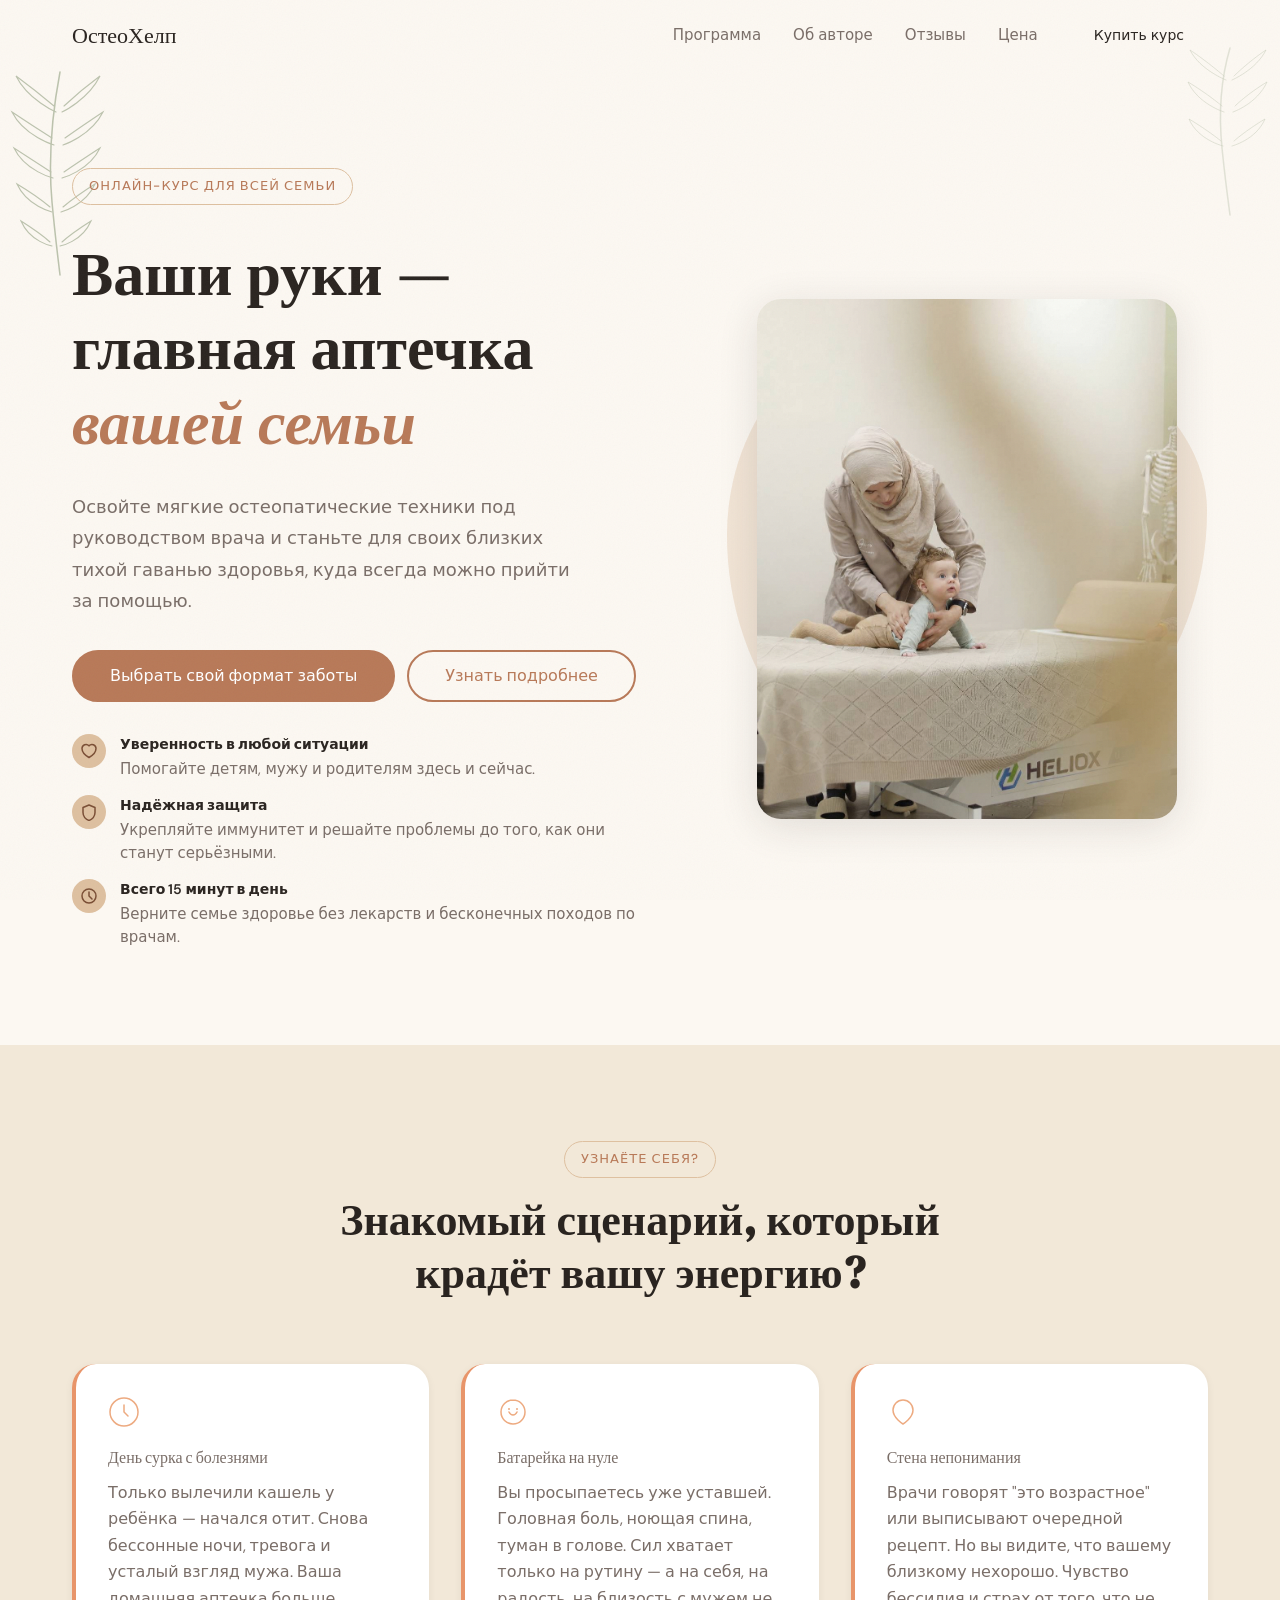
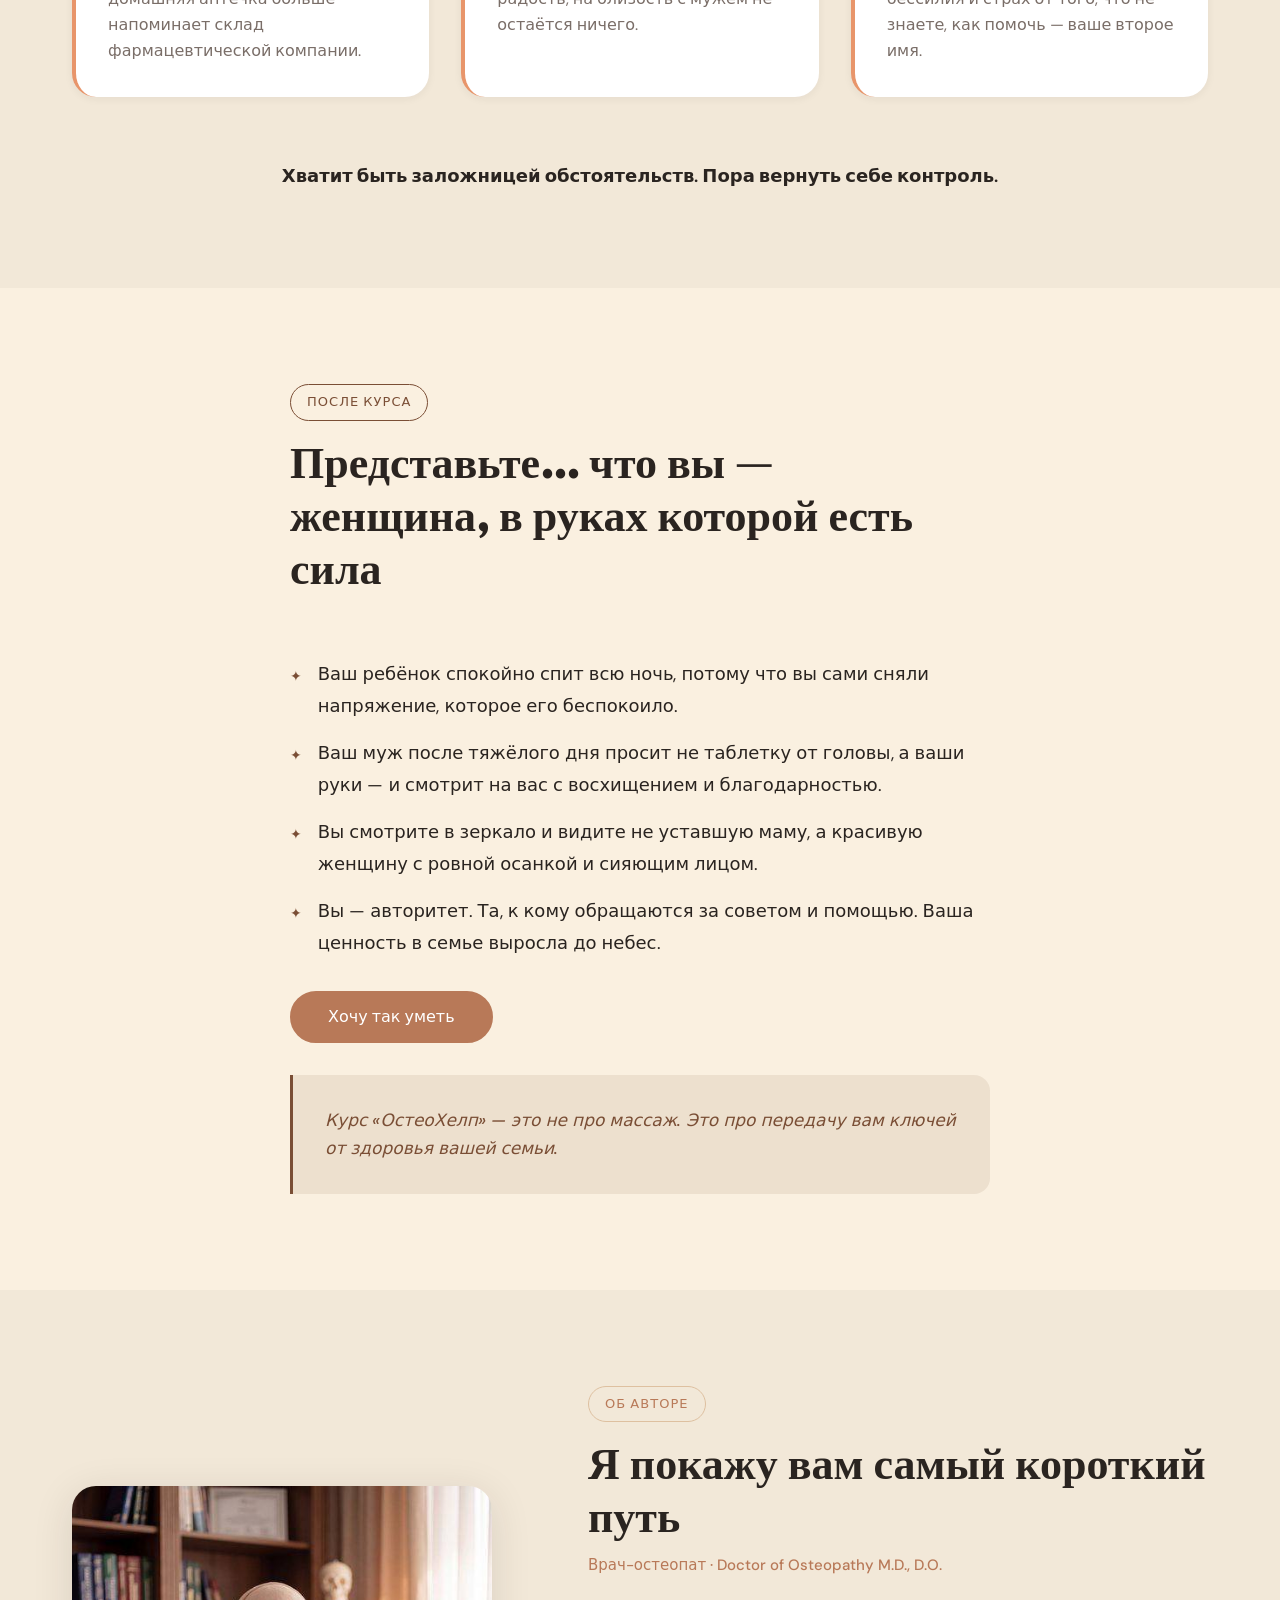
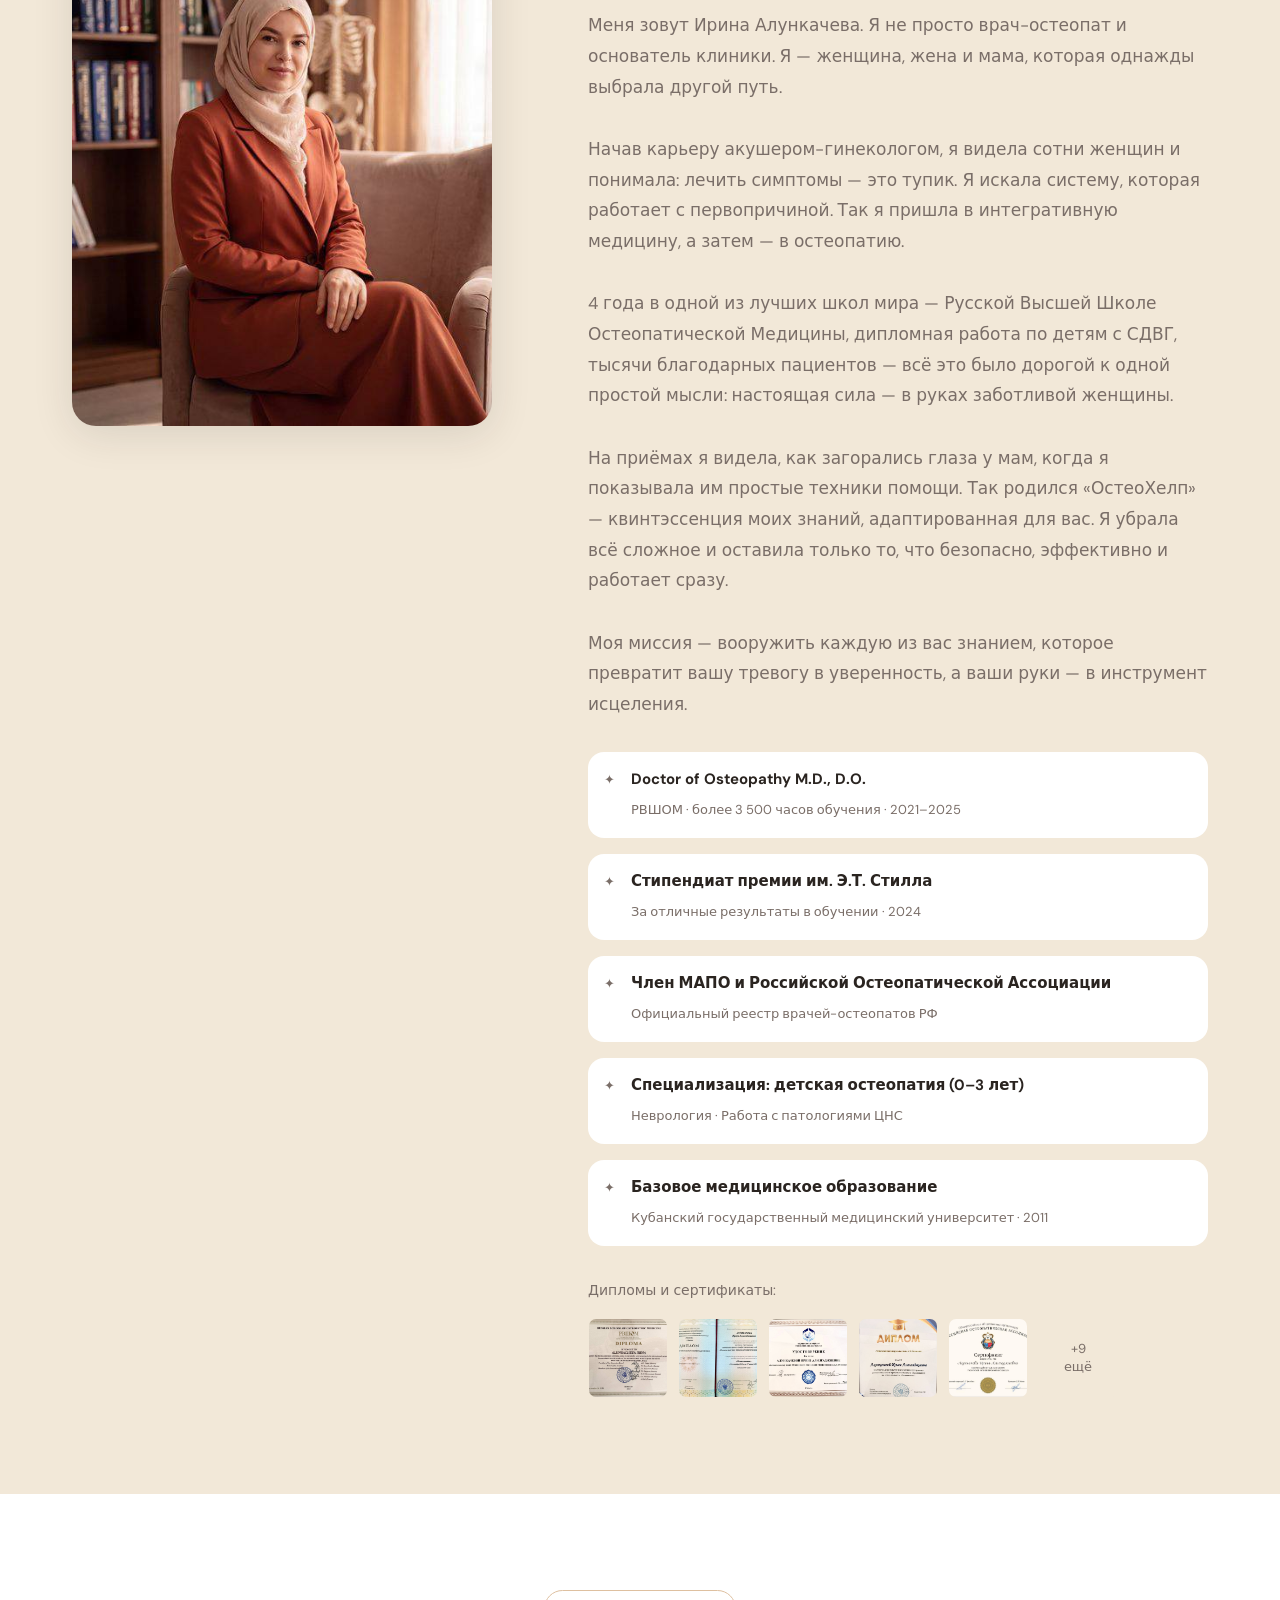
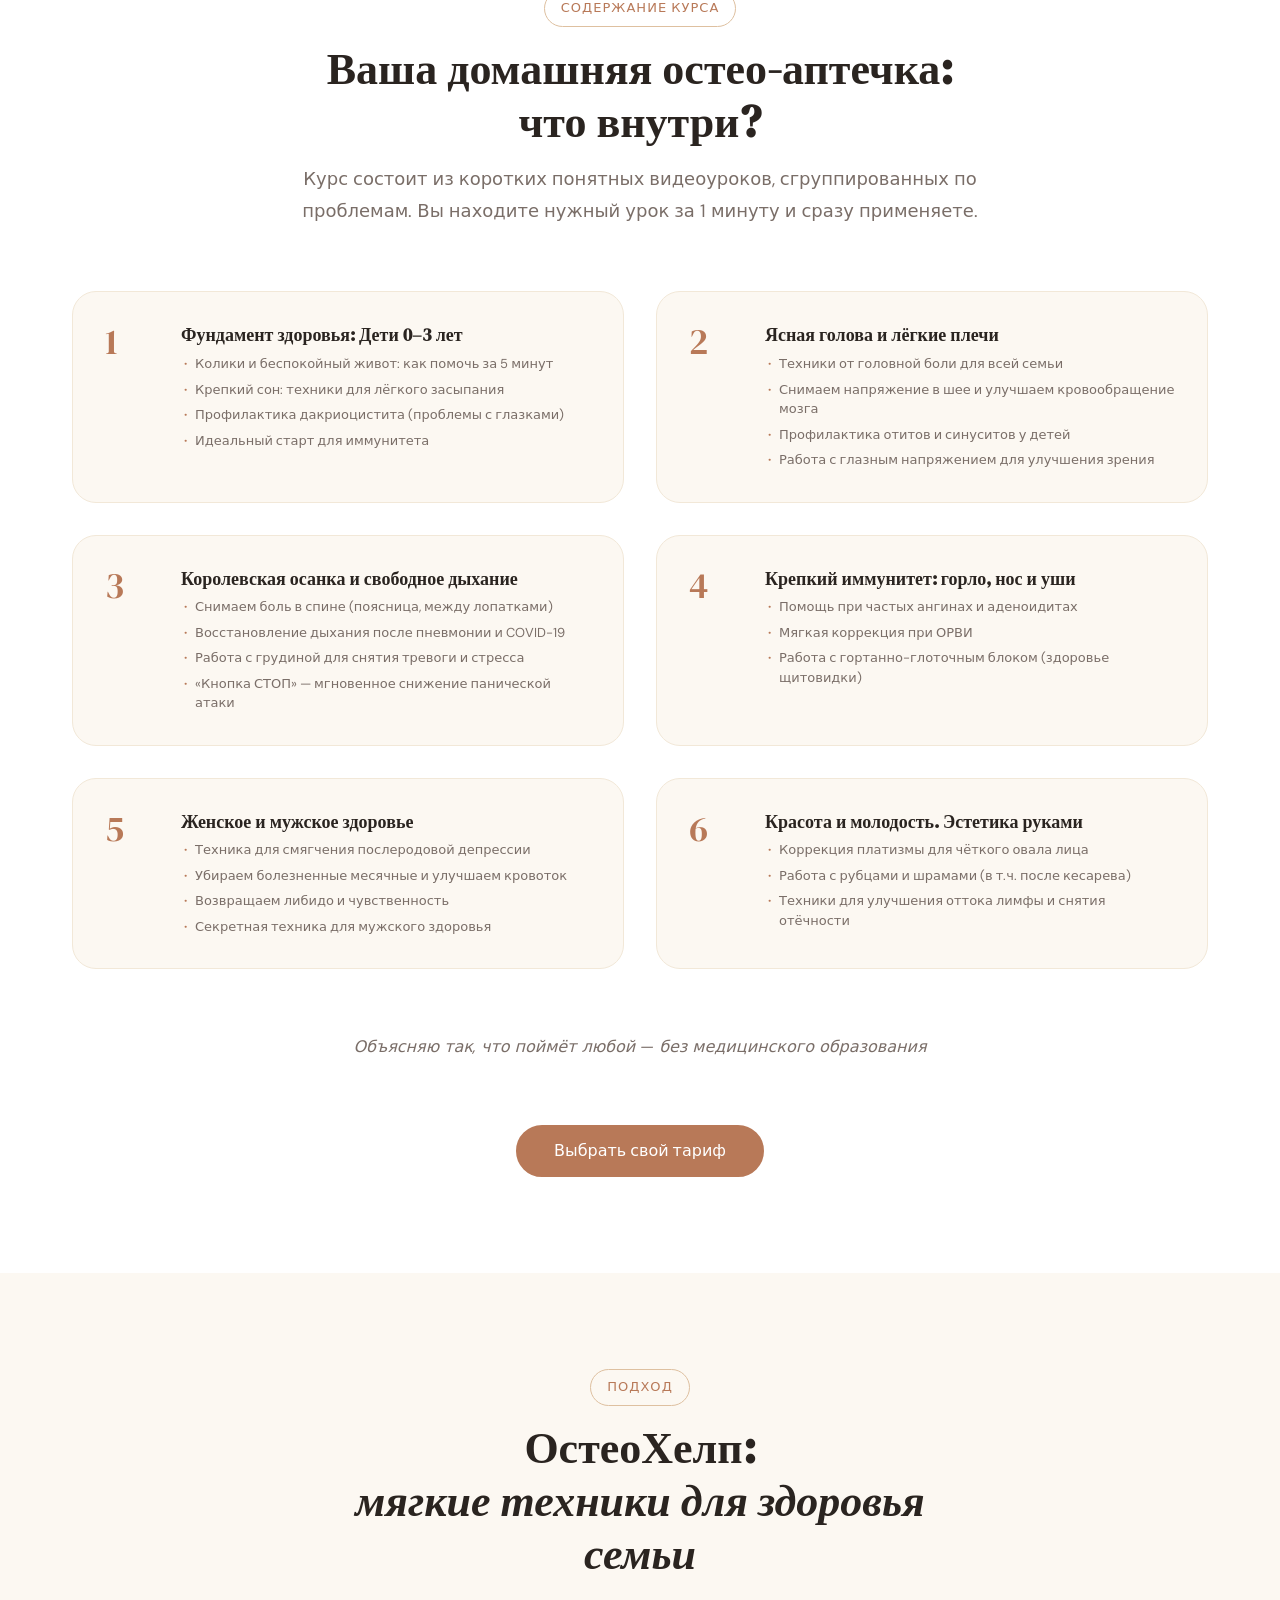
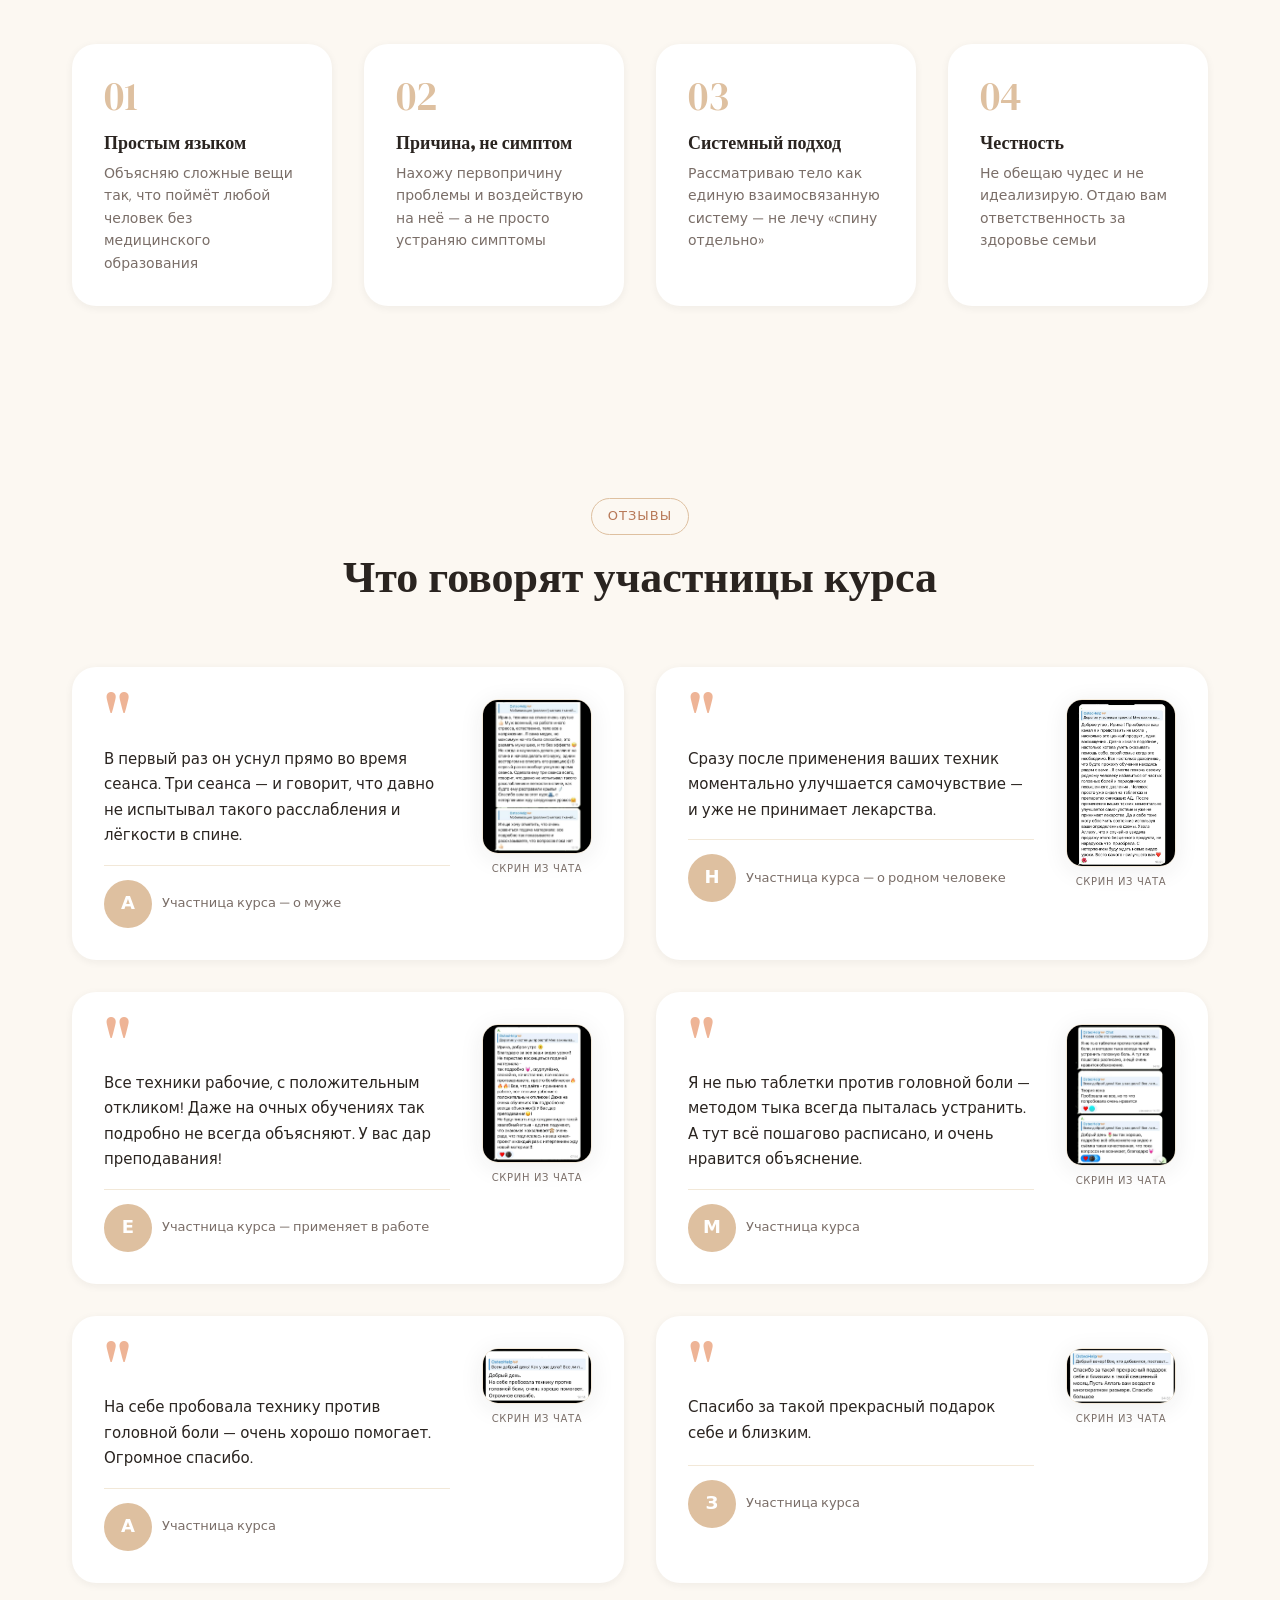
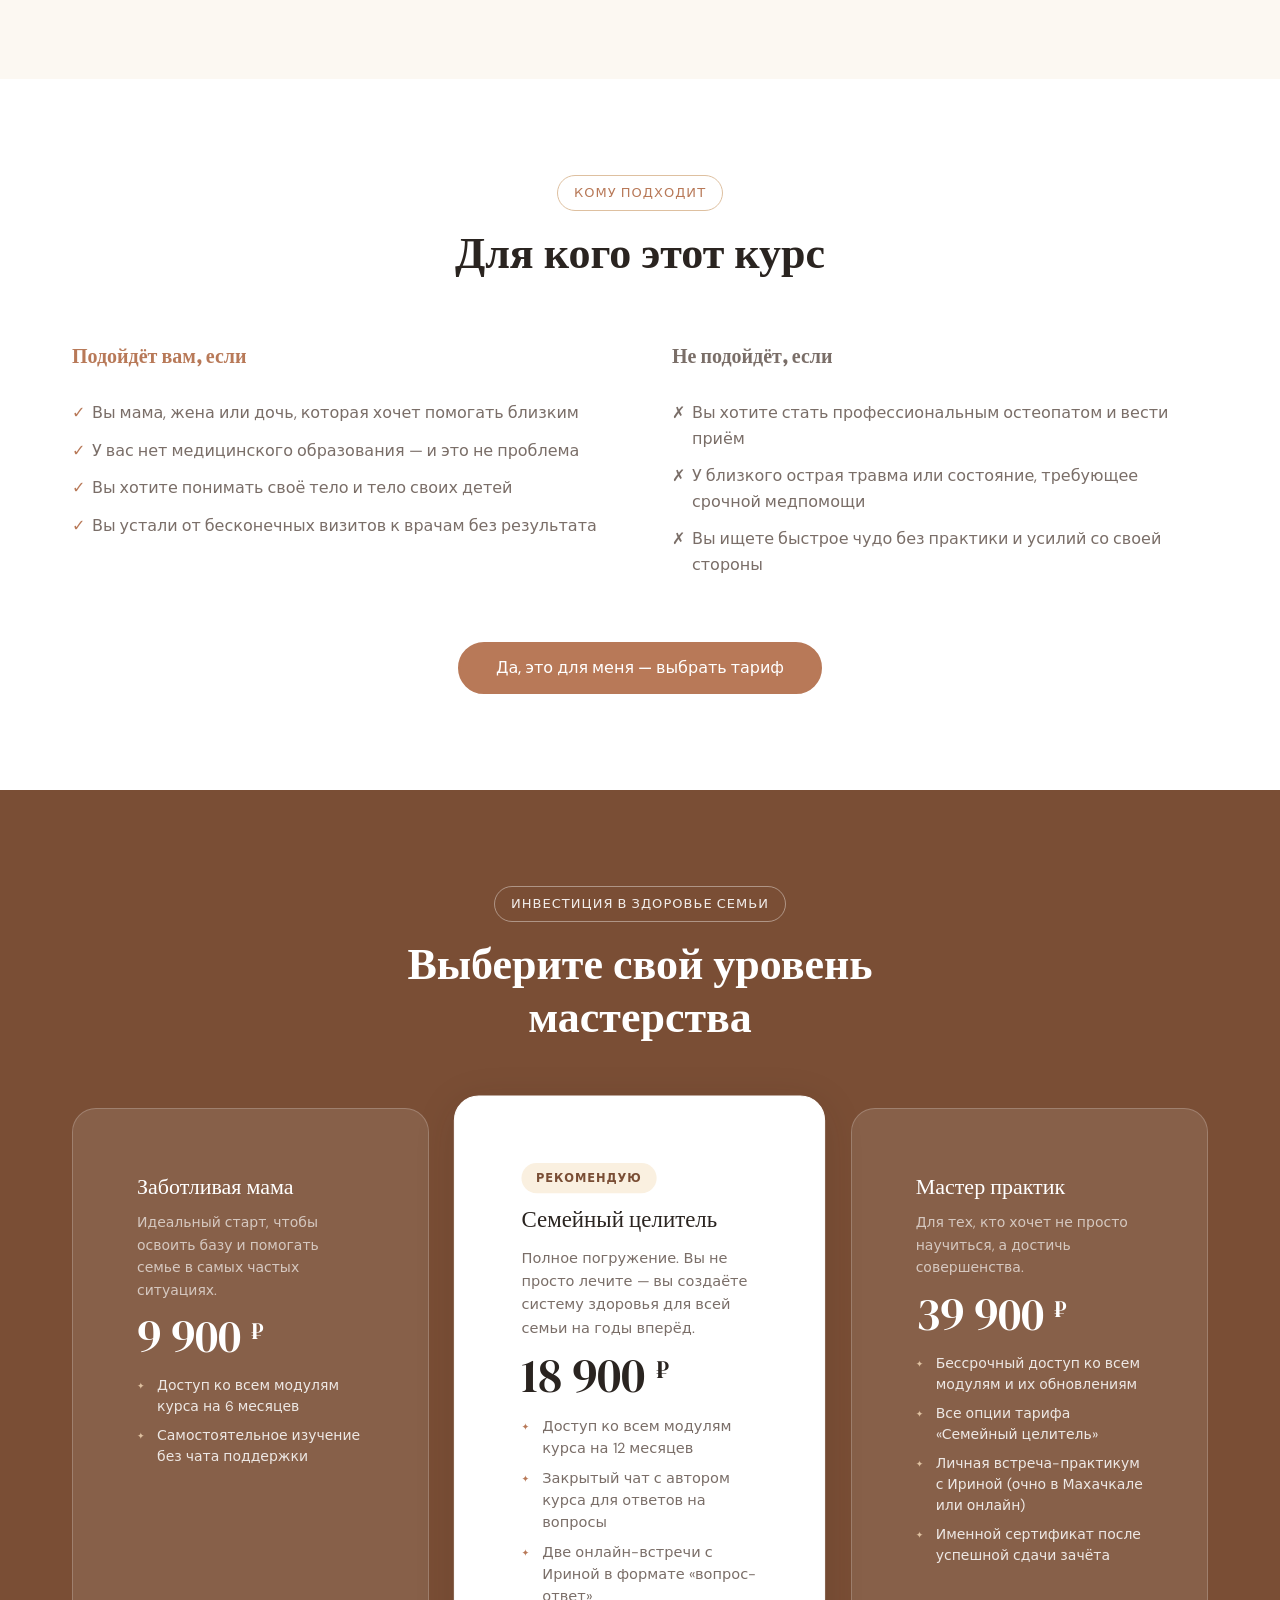
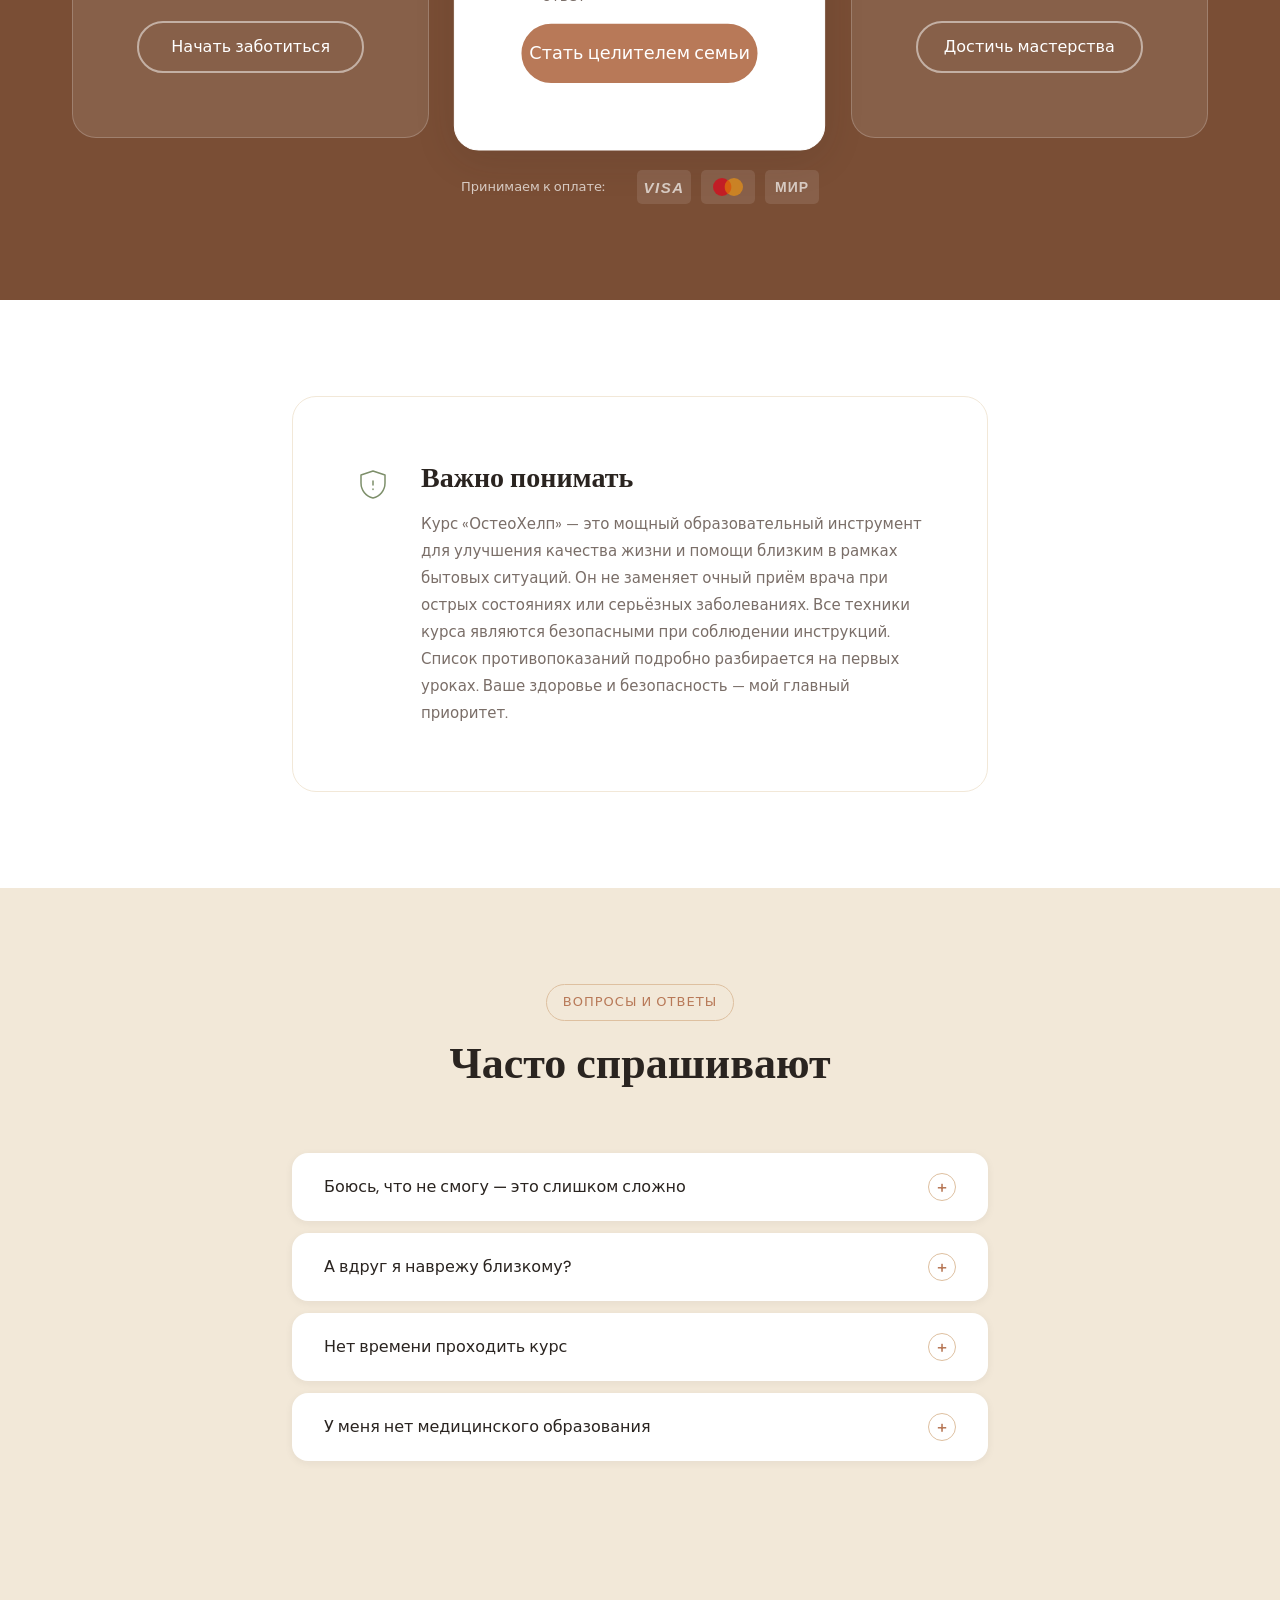
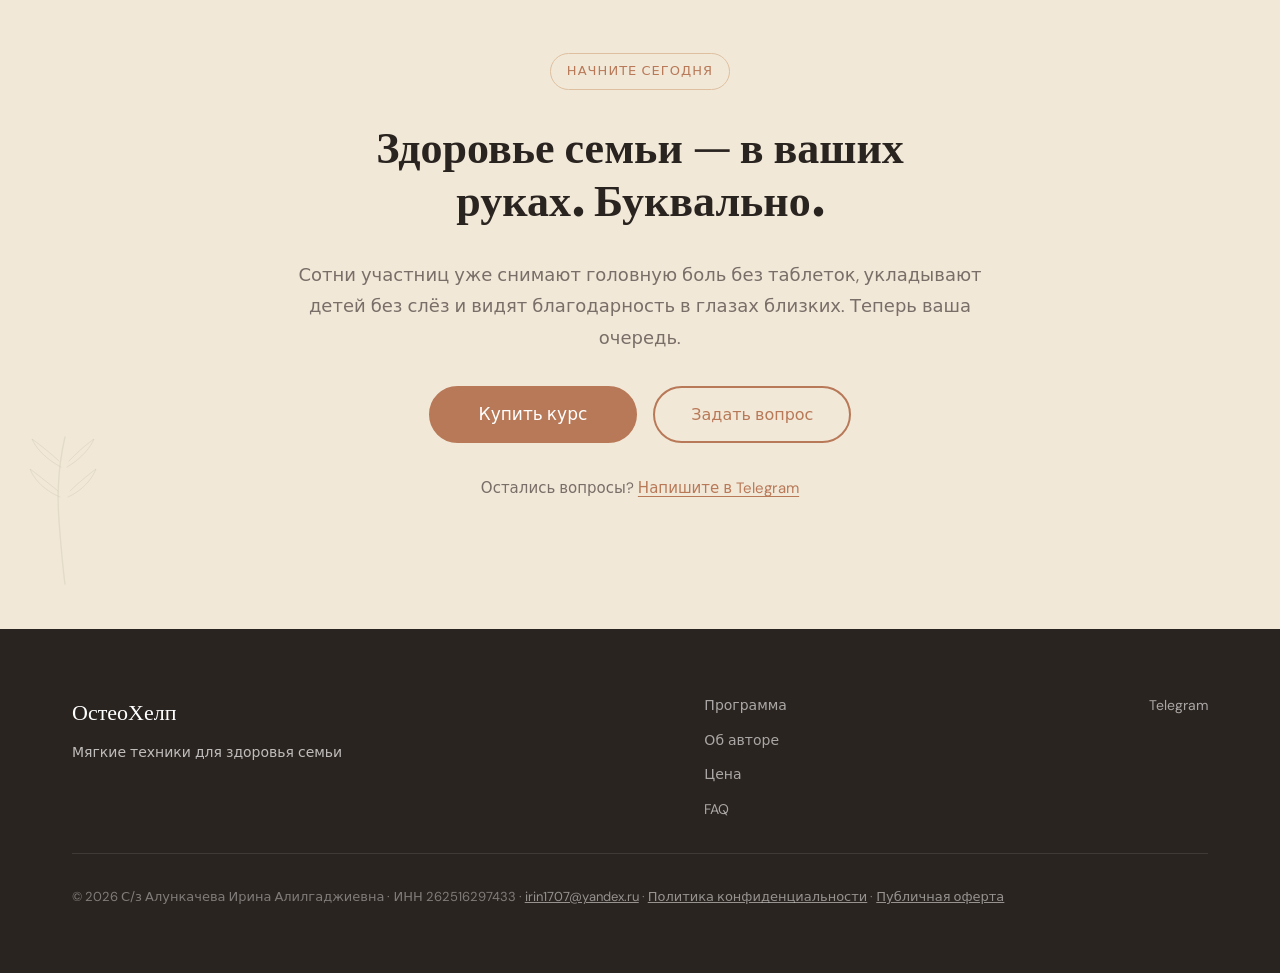
==== commit b131b122: "fix: absolute URL for OG image Co-Authored-By: Claude Sonnet 4.6 <noreply@anthropic.com>" ====
--- a/index.html
+++ b/index.html
@@ -15,7 +15,7 @@
     <meta property="og:type" content="website">
     <meta property="og:title" content="ОстеоХелп — Мягкие техники для здоровья семьи">
     <meta property="og:description" content="Онлайн-курс мягких остеопатических техник. Помогайте близким здесь и сейчас — без медобразования и без лекарств. Врач-остеопат Ирина Алункачева.">
-    <meta property="og:image" content="img/фото/irina-portrait.jpeg">
+    <meta property="og:image" content="https://magaliirr.github.io/osteohelp/img/%D1%84%D0%BE%D1%82%D0%BE/irina-portrait.jpeg">
     <meta property="og:locale" content="ru_RU">
 </head>
 <body>
--- a/css/style.css
+++ b/css/style.css
@@ -1,6 +1,10 @@
 /* ════════════════════════════════════════
    БАЗА
 ════════════════════════════════════════ */
+html {
+    overflow-x: hidden;
+}
+
 body {
     font-family: var(--sans);
     font-size: 17px;
@@ -136,8 +140,8 @@
     pointer-events: none;
     z-index: 0;
 }
-.botanical--hero  { top: 60px; left: -20px; opacity: .5; }
-.botanical--author { top: 40px; right: -10px; opacity: .4; }
+.botanical--hero  { top: 60px; left: 0; opacity: .5; }
+.botanical--author { top: 40px; right: 0; opacity: .4; }
 .botanical--final { bottom: 40px; left: 20px; opacity: .35; }
 
 /* ── Плейсхолдеры фото ── */
@@ -475,6 +479,9 @@
     font-style: italic;
     color: var(--text-soft);
 }
+
+#author { overflow: hidden; }
+#price  { overflow: hidden; }
 
 /* ════════════════════════════════════════
    6. ОБ АВТОРЕ
@@ -1391,6 +1398,10 @@
     display: flex;
     flex-direction: column;
     gap: 12px;
+    min-width: 0;
+    width: 100%;
+    max-width: 100%;
+    box-sizing: border-box;
 }
 .tariff-card--featured {
     background: var(--white);
@@ -1644,4 +1655,26 @@
     .booking-form { padding: var(--space-md); }
     .price-card__right { padding: var(--space-md); }
     .price-card__left  { padding: var(--space-md); }
-}
+    .tariff-card { padding: var(--space-md); }
+    .tariff-card .btn {
+        width: 100%;
+        white-space: normal;
+        padding-inline: var(--space-sm);
+        text-align: center;
+    }
+    .lightbox { padding: 16px; }
+    .lightbox__container { max-width: calc(100vw - 32px); }
+    .lightbox__stage { position: relative; gap: 0; }
+    .lightbox__nav-btn {
+        position: absolute;
+        top: 50%;
+        transform: translateY(-50%);
+        z-index: 2;
+        background: rgba(0,0,0,.45);
+        width: 36px;
+        height: 36px;
+    }
+    .lightbox__nav-btn:first-child { left: 8px; }
+    .lightbox__nav-btn:last-child  { right: 8px; }
+    .lightbox__img { max-width: calc(100vw - 32px); }
+}
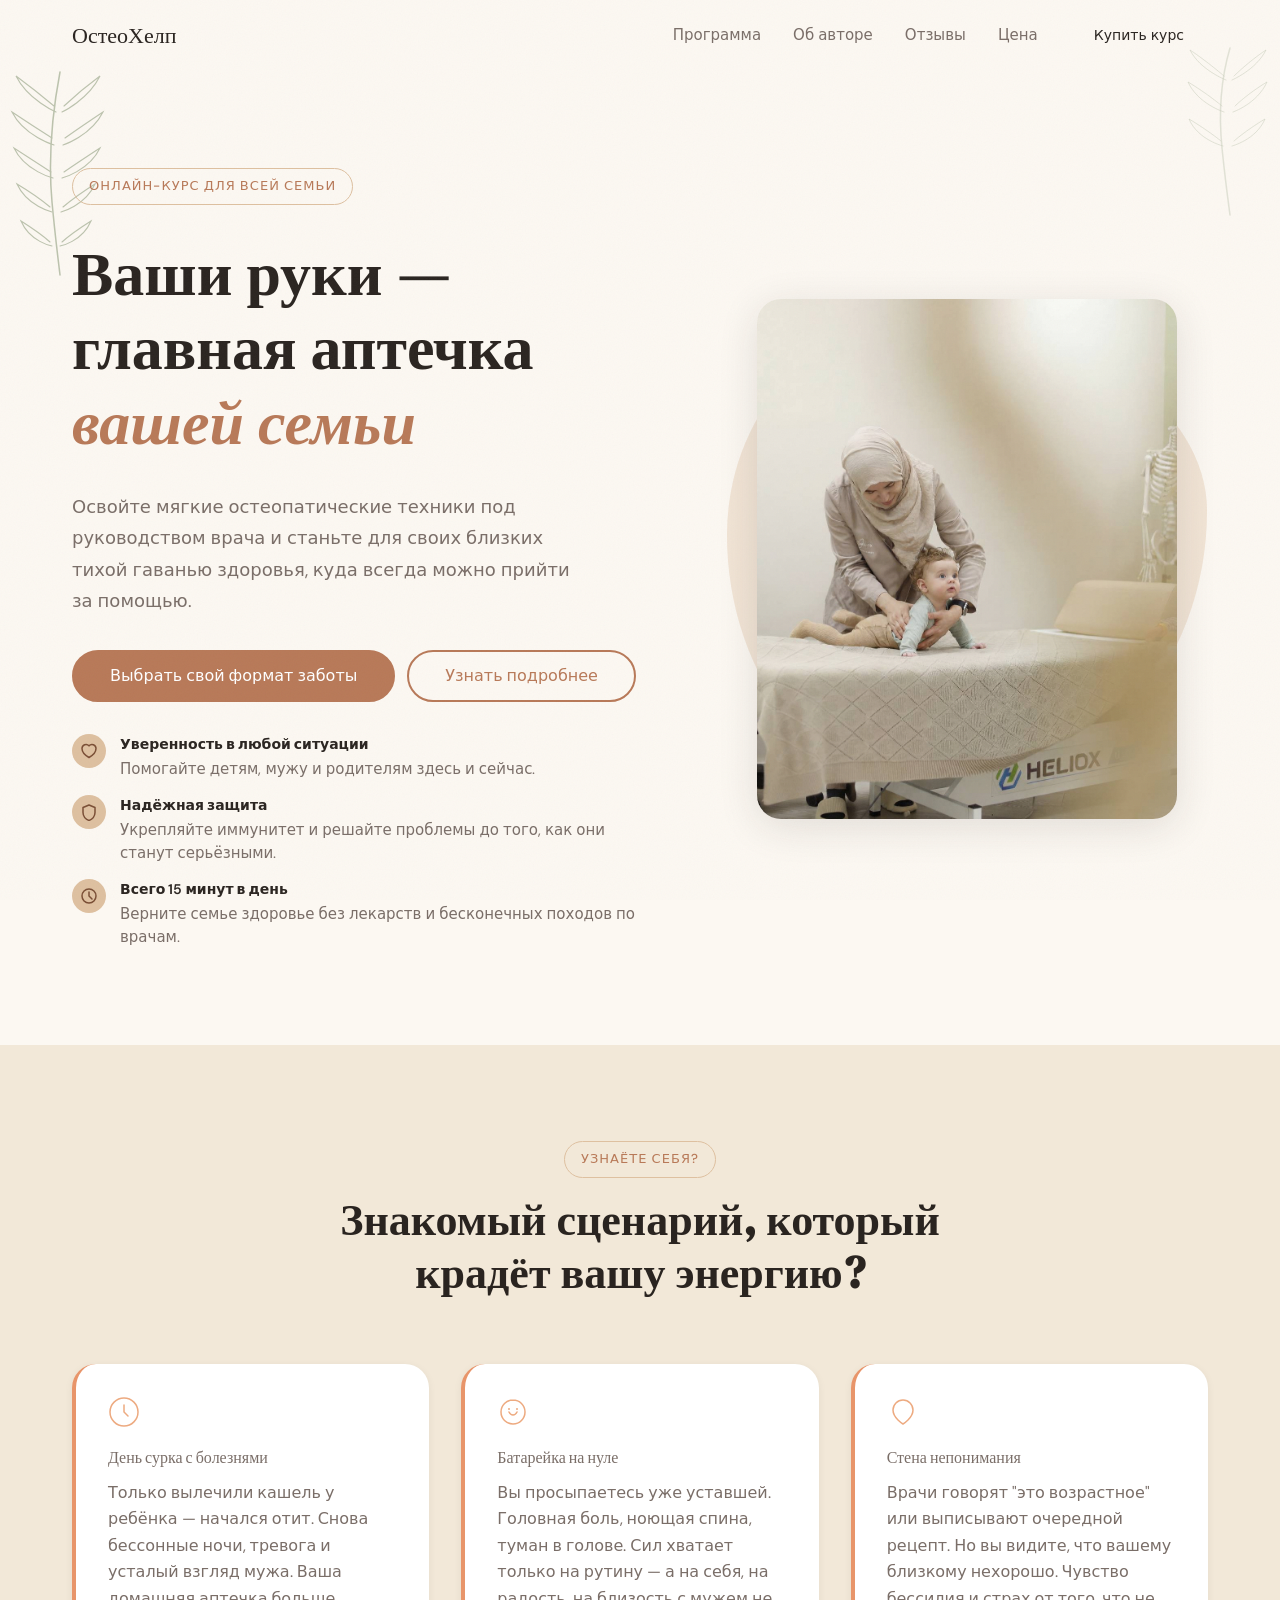
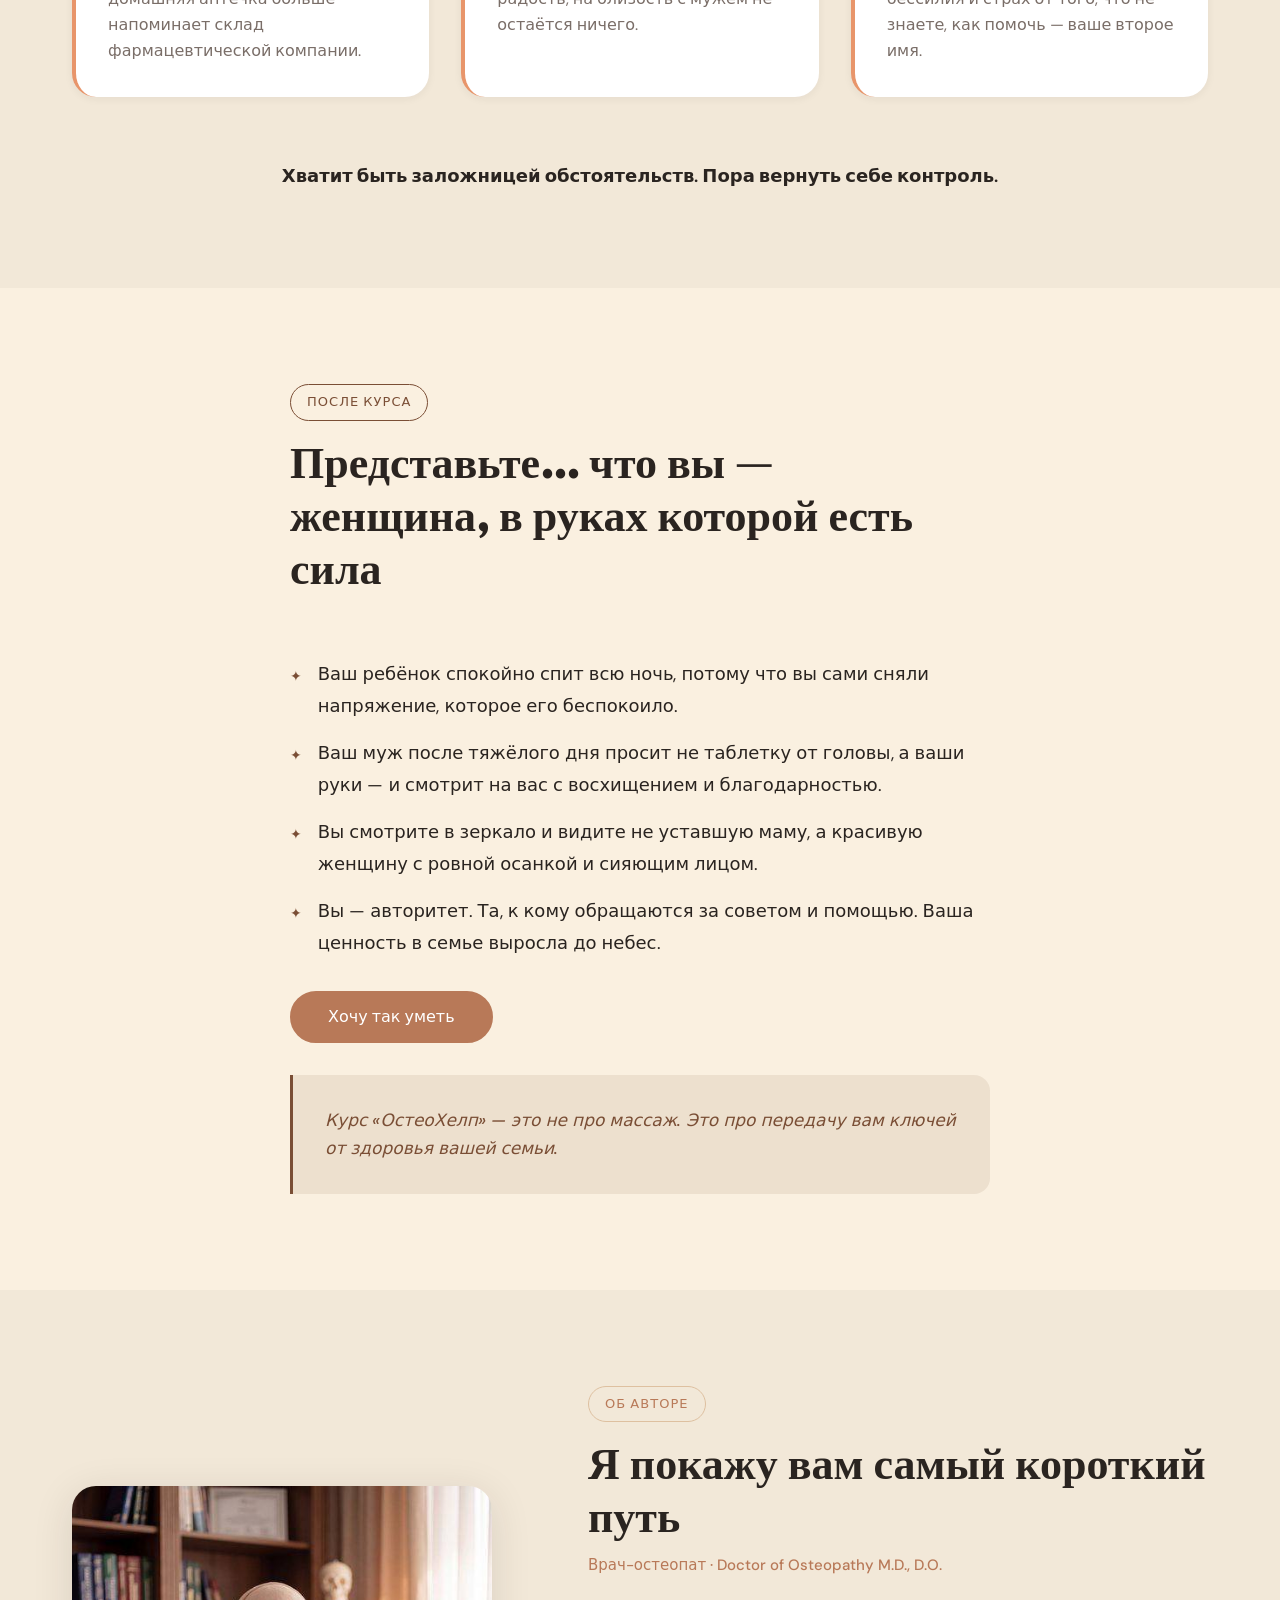
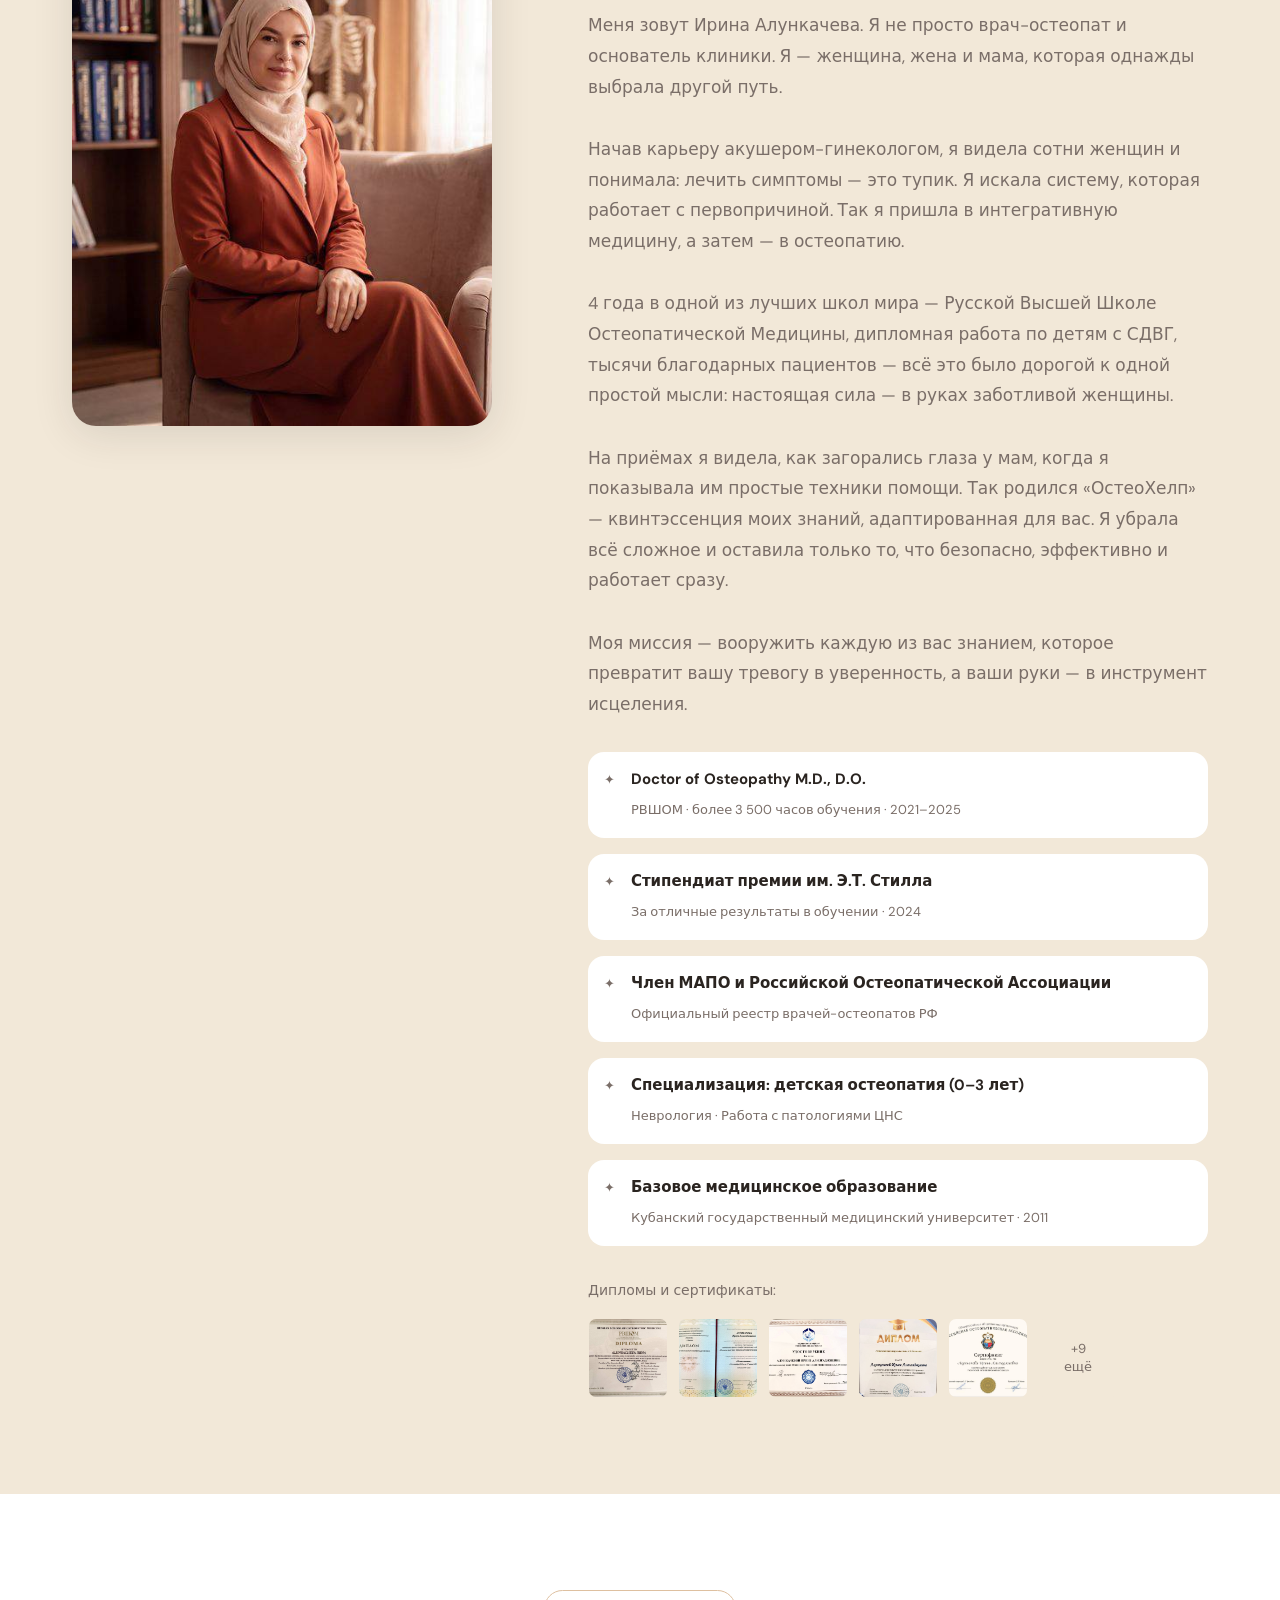
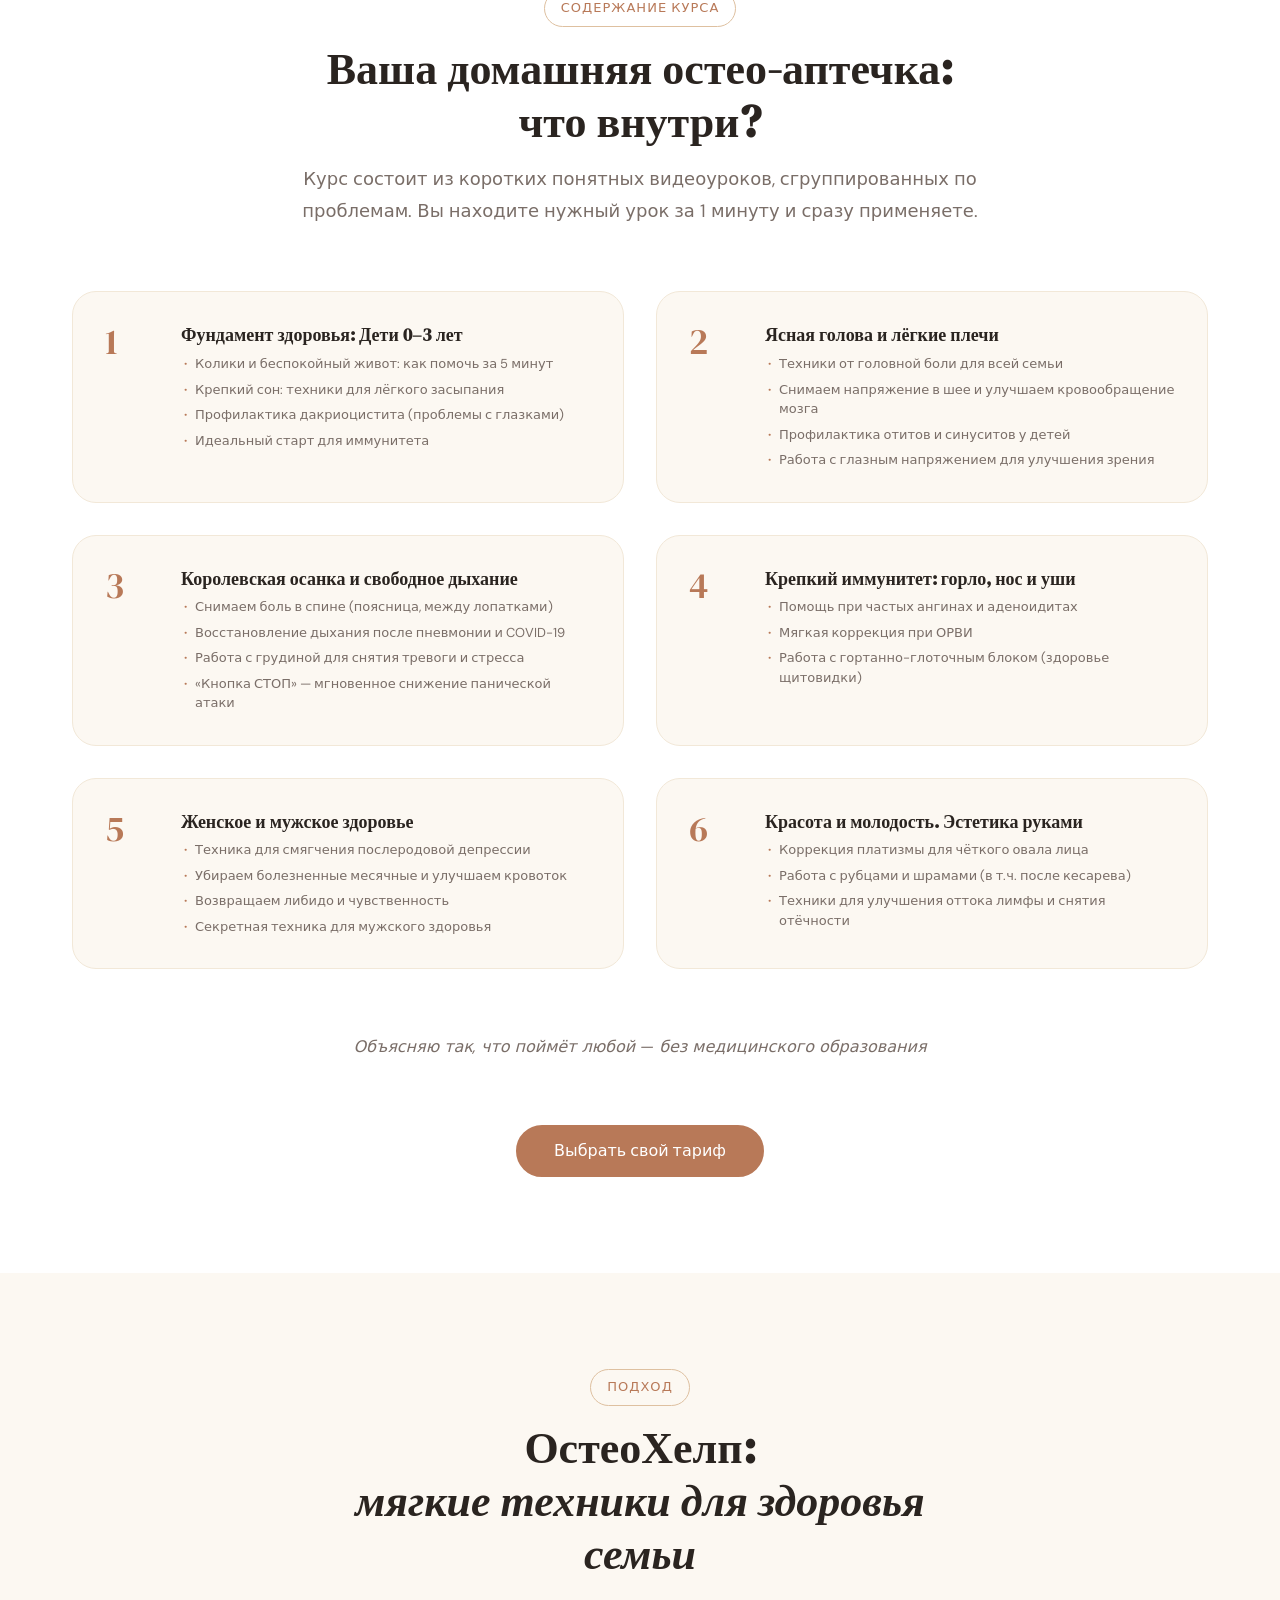
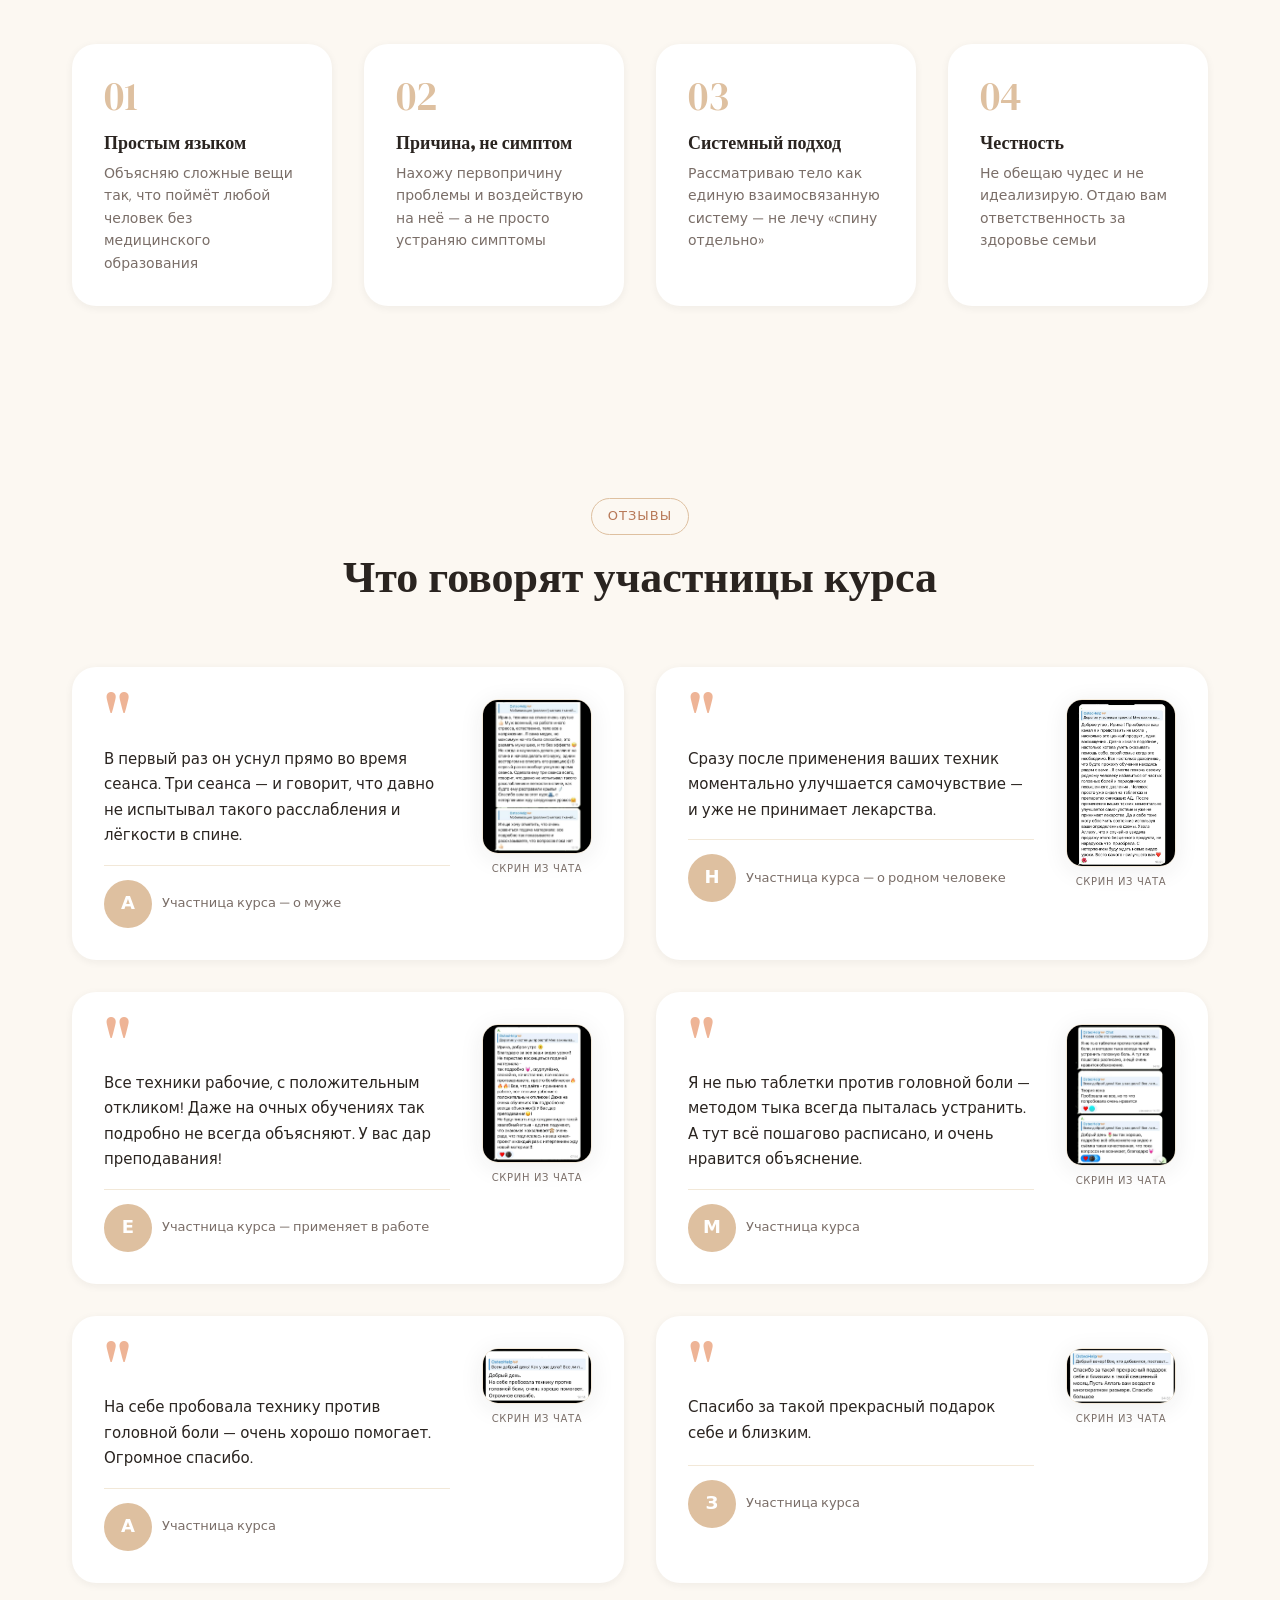
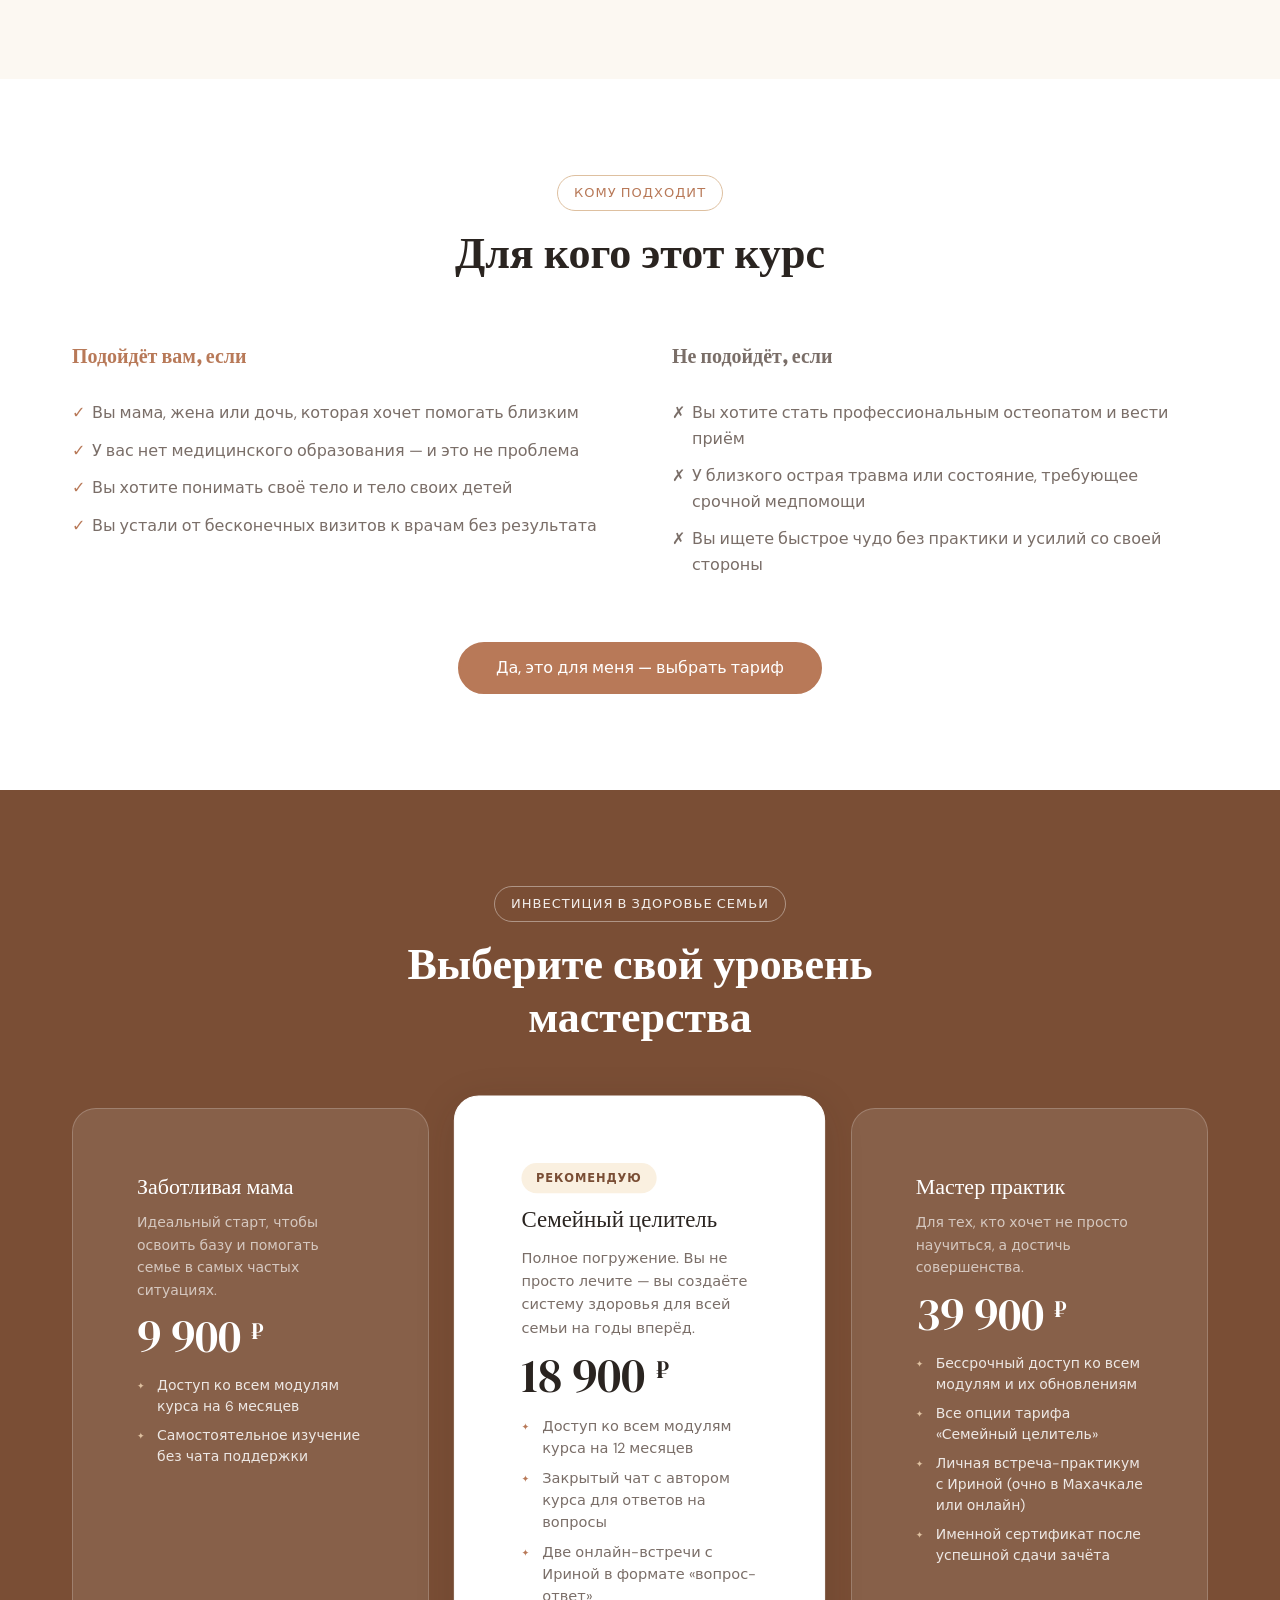
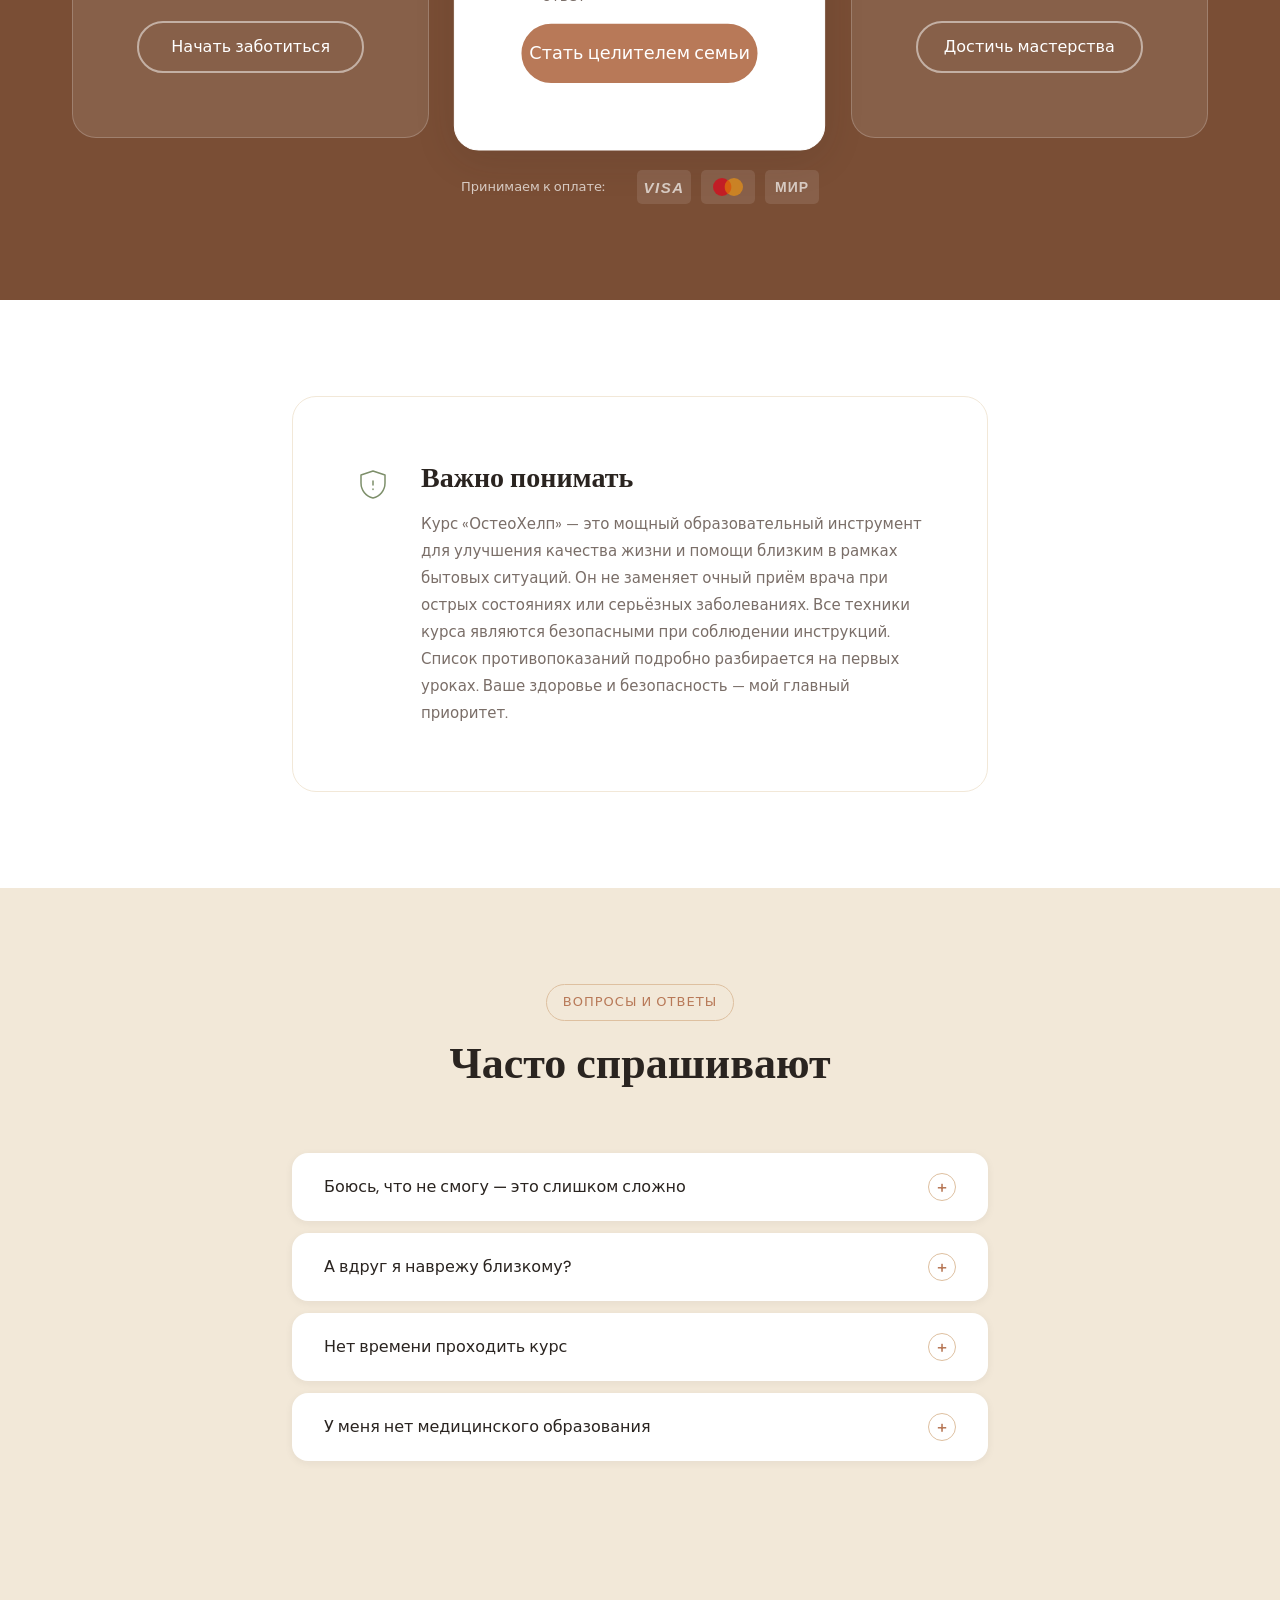
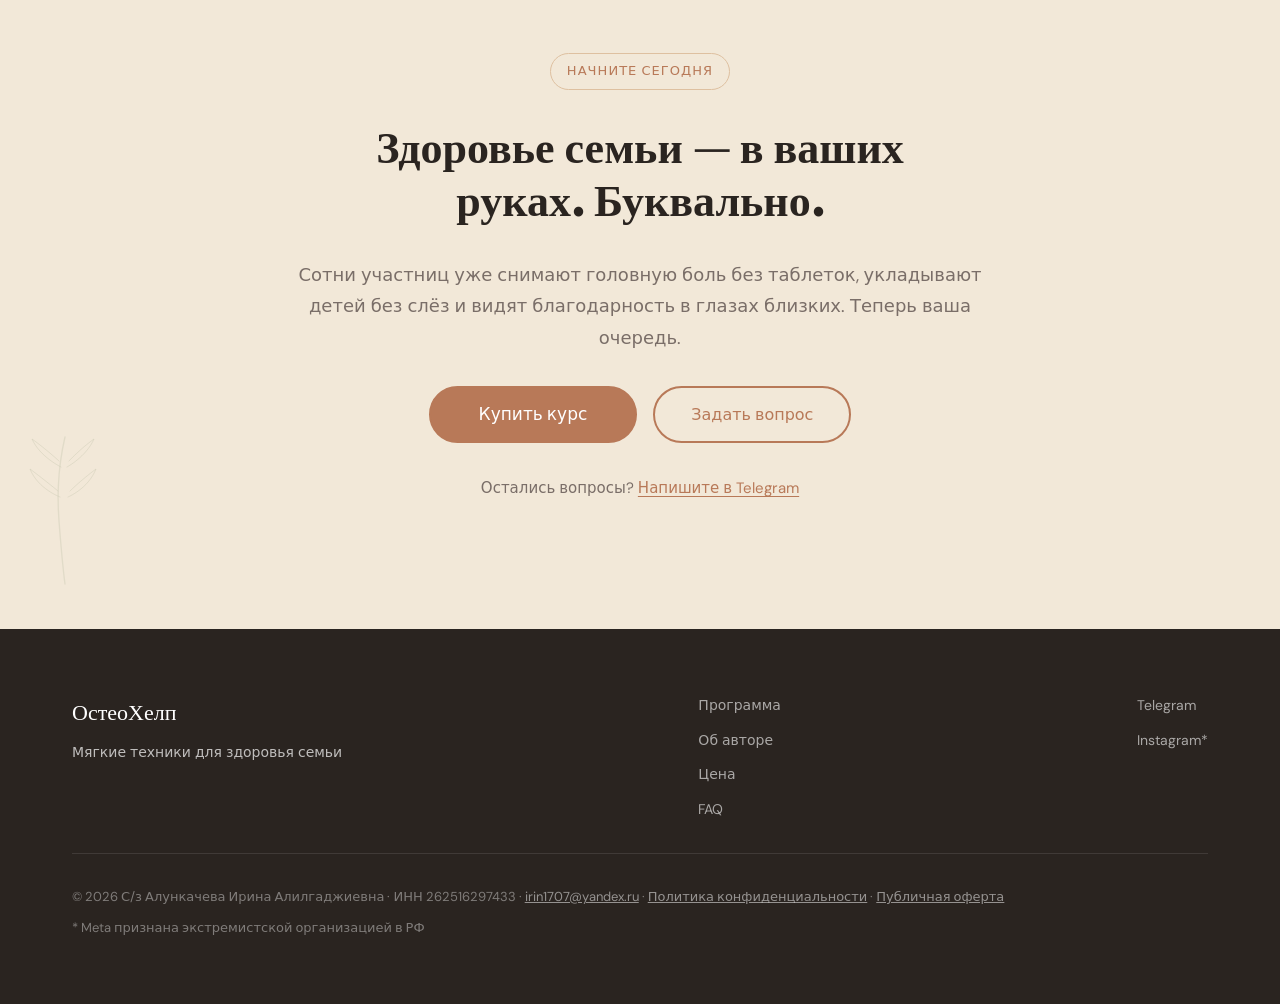
==== commit 18f53255: "feat: add Instagram link with required legal disclaimer Co-Authored-By: Claude Sonnet 4.6 <noreply@a" ====
--- a/index.html
+++ b/index.html
@@ -7,7 +7,9 @@
     <title>ОстеоХелп — Мягкие техники для здоровья семьи | Ирина Алункачева</title>
     <link rel="preconnect" href="https://fonts.googleapis.com">
     <link rel="preconnect" href="https://fonts.gstatic.com" crossorigin>
-    <link href="https://fonts.googleapis.com/css2?family=DM+Serif+Display:ital@0;1&family=DM+Sans:opsz,wght@9..40,300;9..40,400;9..40,500;9..40,600&display=swap" rel="stylesheet">
+    <link rel="preload" as="style" href="https://fonts.googleapis.com/css2?family=DM+Serif+Display:ital@0;1&family=DM+Sans:opsz,wght@9..40,300;9..40,400;9..40,500;9..40,600&display=swap">
+    <link rel="stylesheet" href="https://fonts.googleapis.com/css2?family=DM+Serif+Display:ital@0;1&family=DM+Sans:opsz,wght@9..40,300;9..40,400;9..40,500;9..40,600&display=swap" media="print" onload="this.media='all'">
+    <noscript><link rel="stylesheet" href="https://fonts.googleapis.com/css2?family=DM+Serif+Display:ital@0;1&family=DM+Sans:opsz,wght@9..40,300;9..40,400;9..40,500;9..40,600&display=swap"></noscript>
     <link rel="stylesheet" href="css/reset.css">
     <link rel="stylesheet" href="css/variables.css">
     <link rel="stylesheet" href="css/style.css">
@@ -731,11 +733,12 @@
             </nav>
             <div class="footer__contacts">
                 <a href="https://t.me/irina_Alunkacheva" target="_blank" rel="noopener">Telegram</a>
-                <!-- Добавить другие соцсети когда получим от Ирины -->
+                <a href="https://www.instagram.com/irina_alunkacheva/" target="_blank" rel="noopener noreferrer">Instagram*</a>
             </div>
         </div>
         <div class="footer__bottom">
             <p>© 2026 С/з Алункачева Ирина Алилгаджиевна · ИНН 262516297433 · <a href="mailto:irin1707@yandex.ru">irin1707@yandex.ru</a> · <a href="docs/privacy.pdf" target="_blank" rel="noopener">Политика конфиденциальности</a> · <a href="docs/offer.pdf" target="_blank" rel="noopener">Публичная оферта</a></p>
+            <p style="margin-top:8px">* Meta признана экстремистской организацией в РФ</p>
         </div>
     </div>
 </footer>
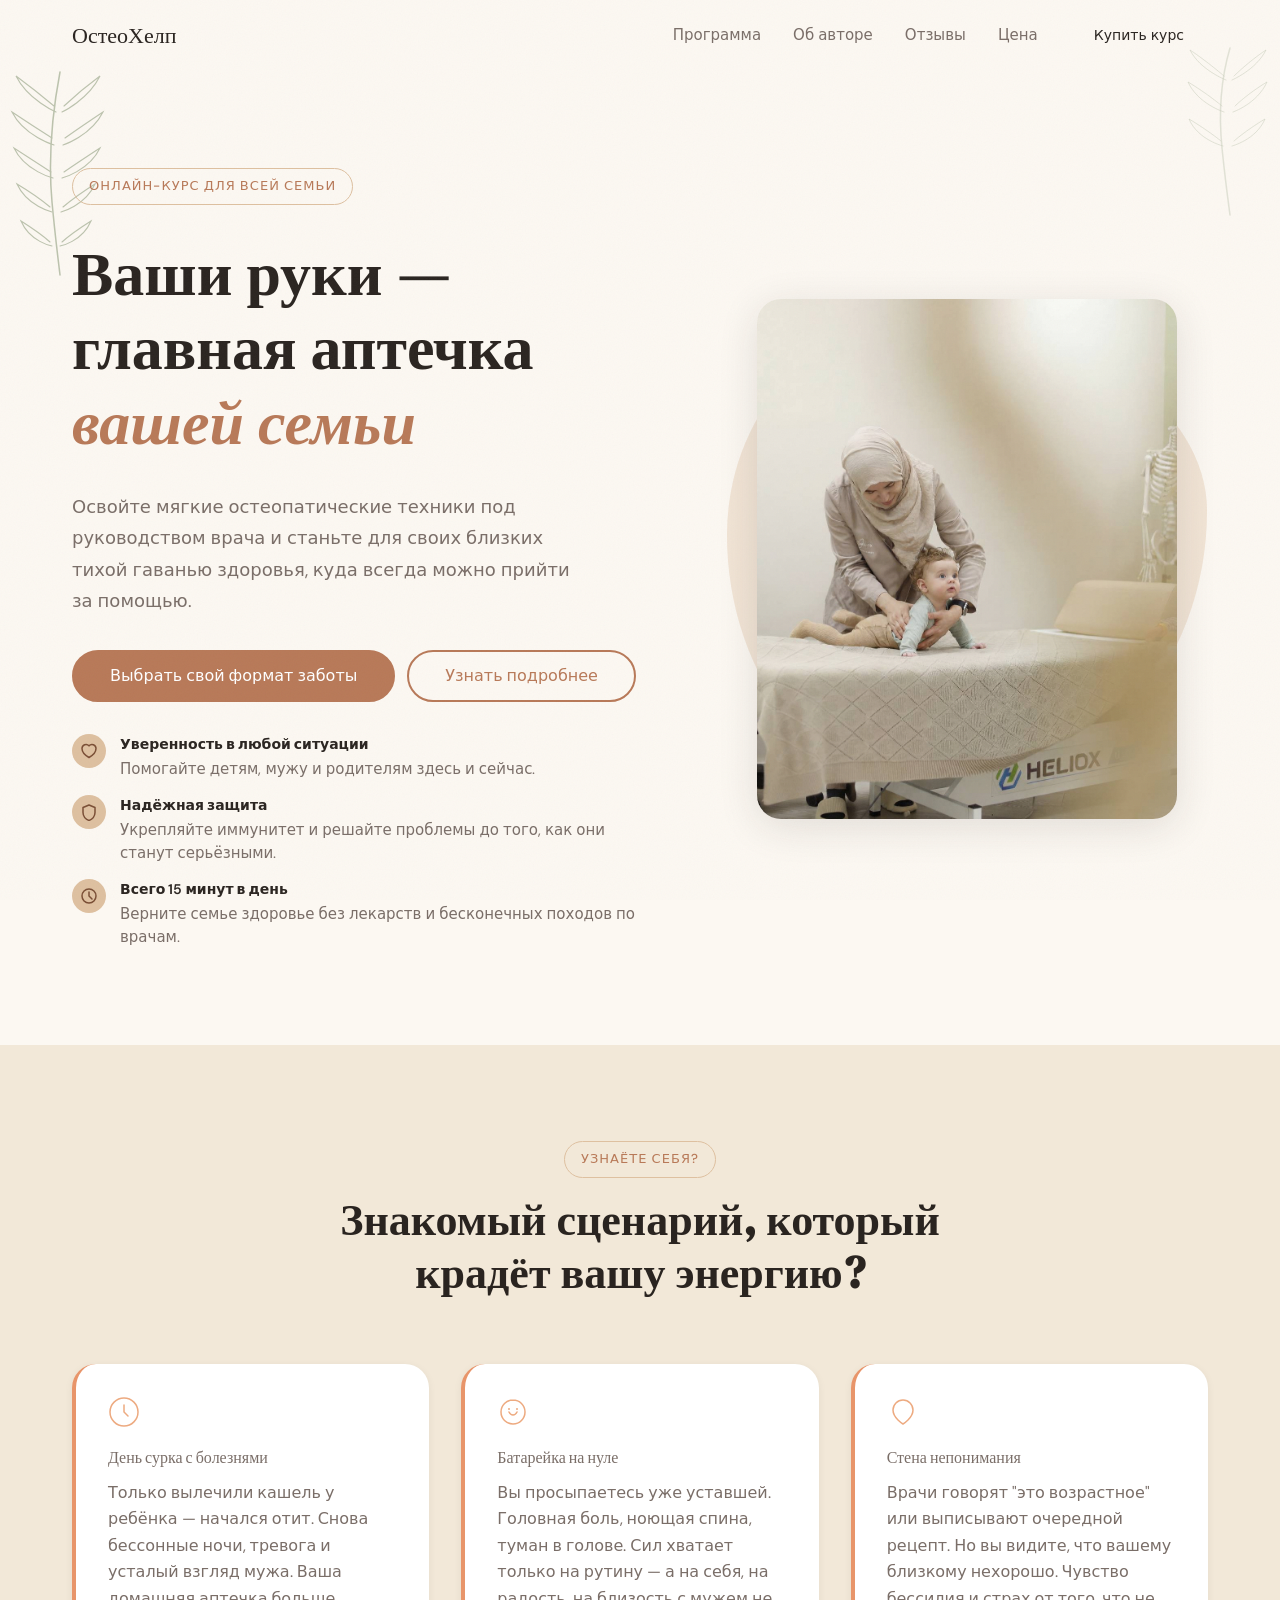
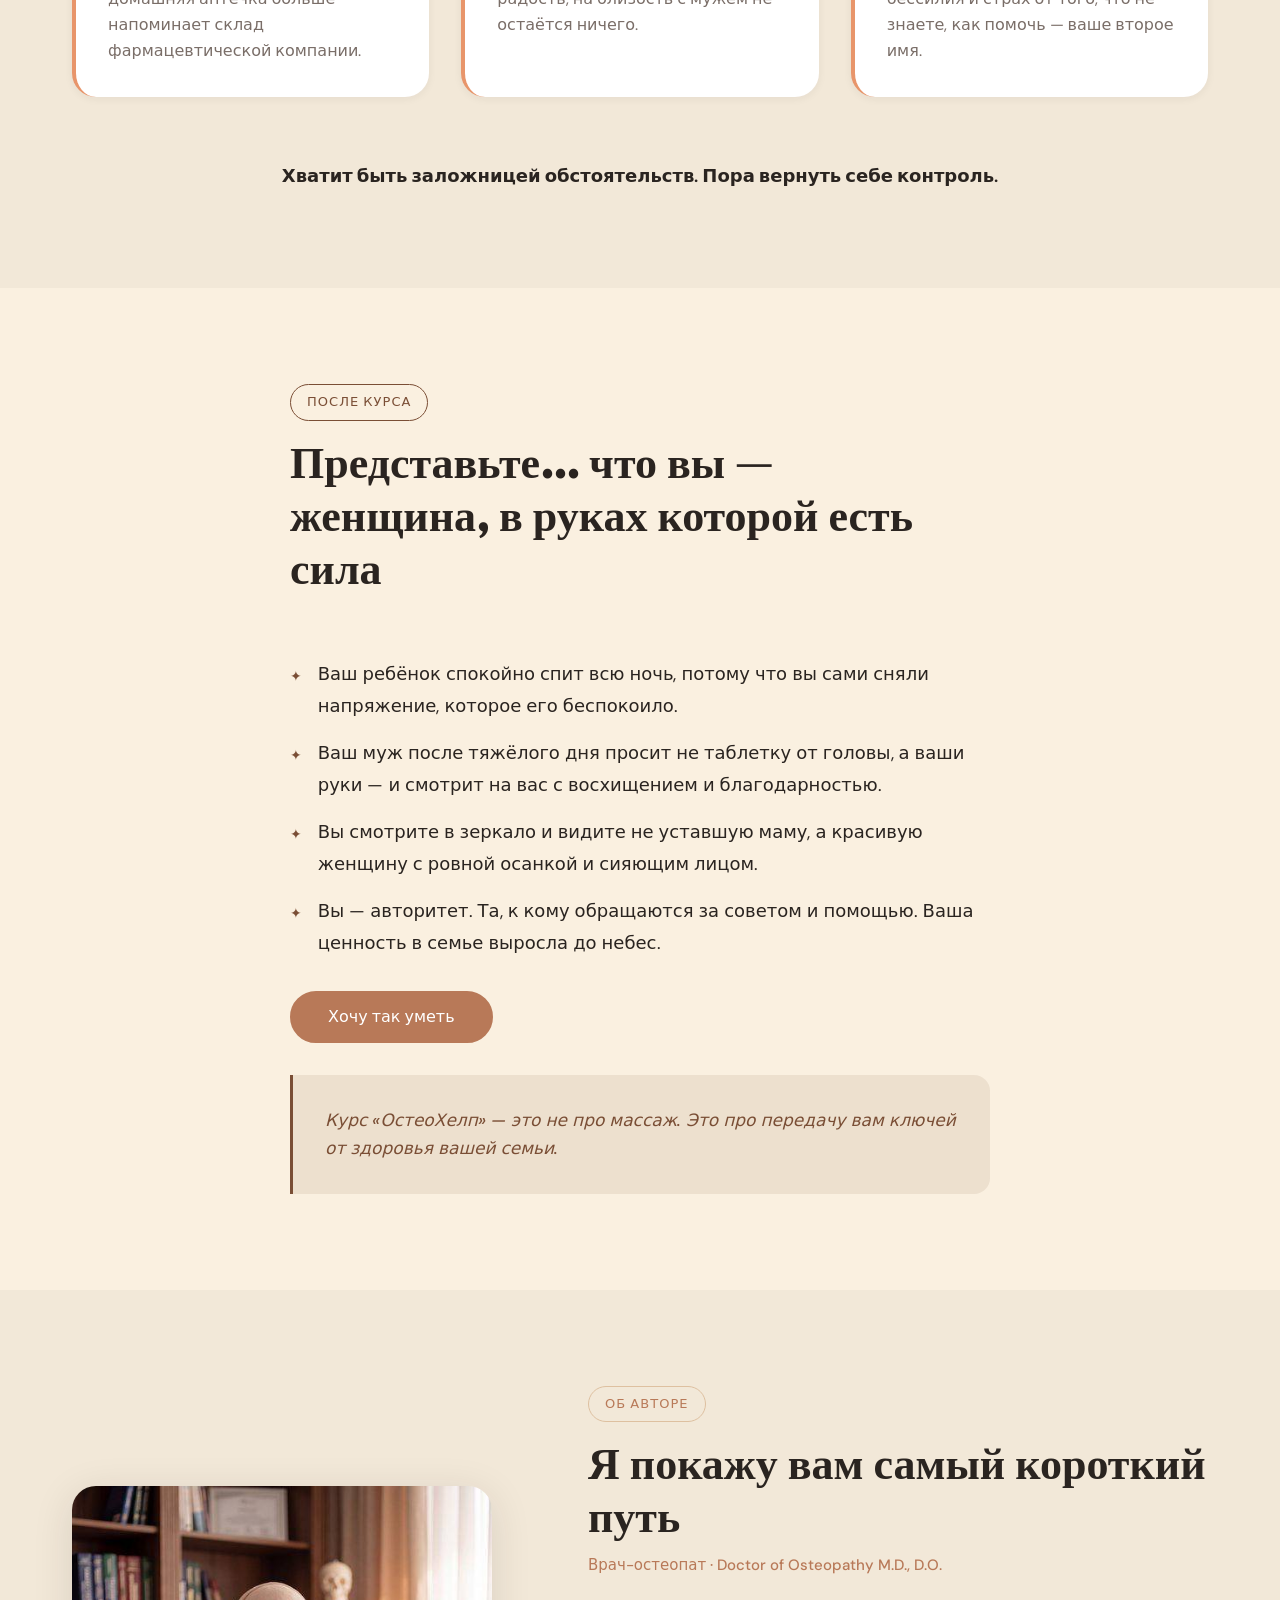
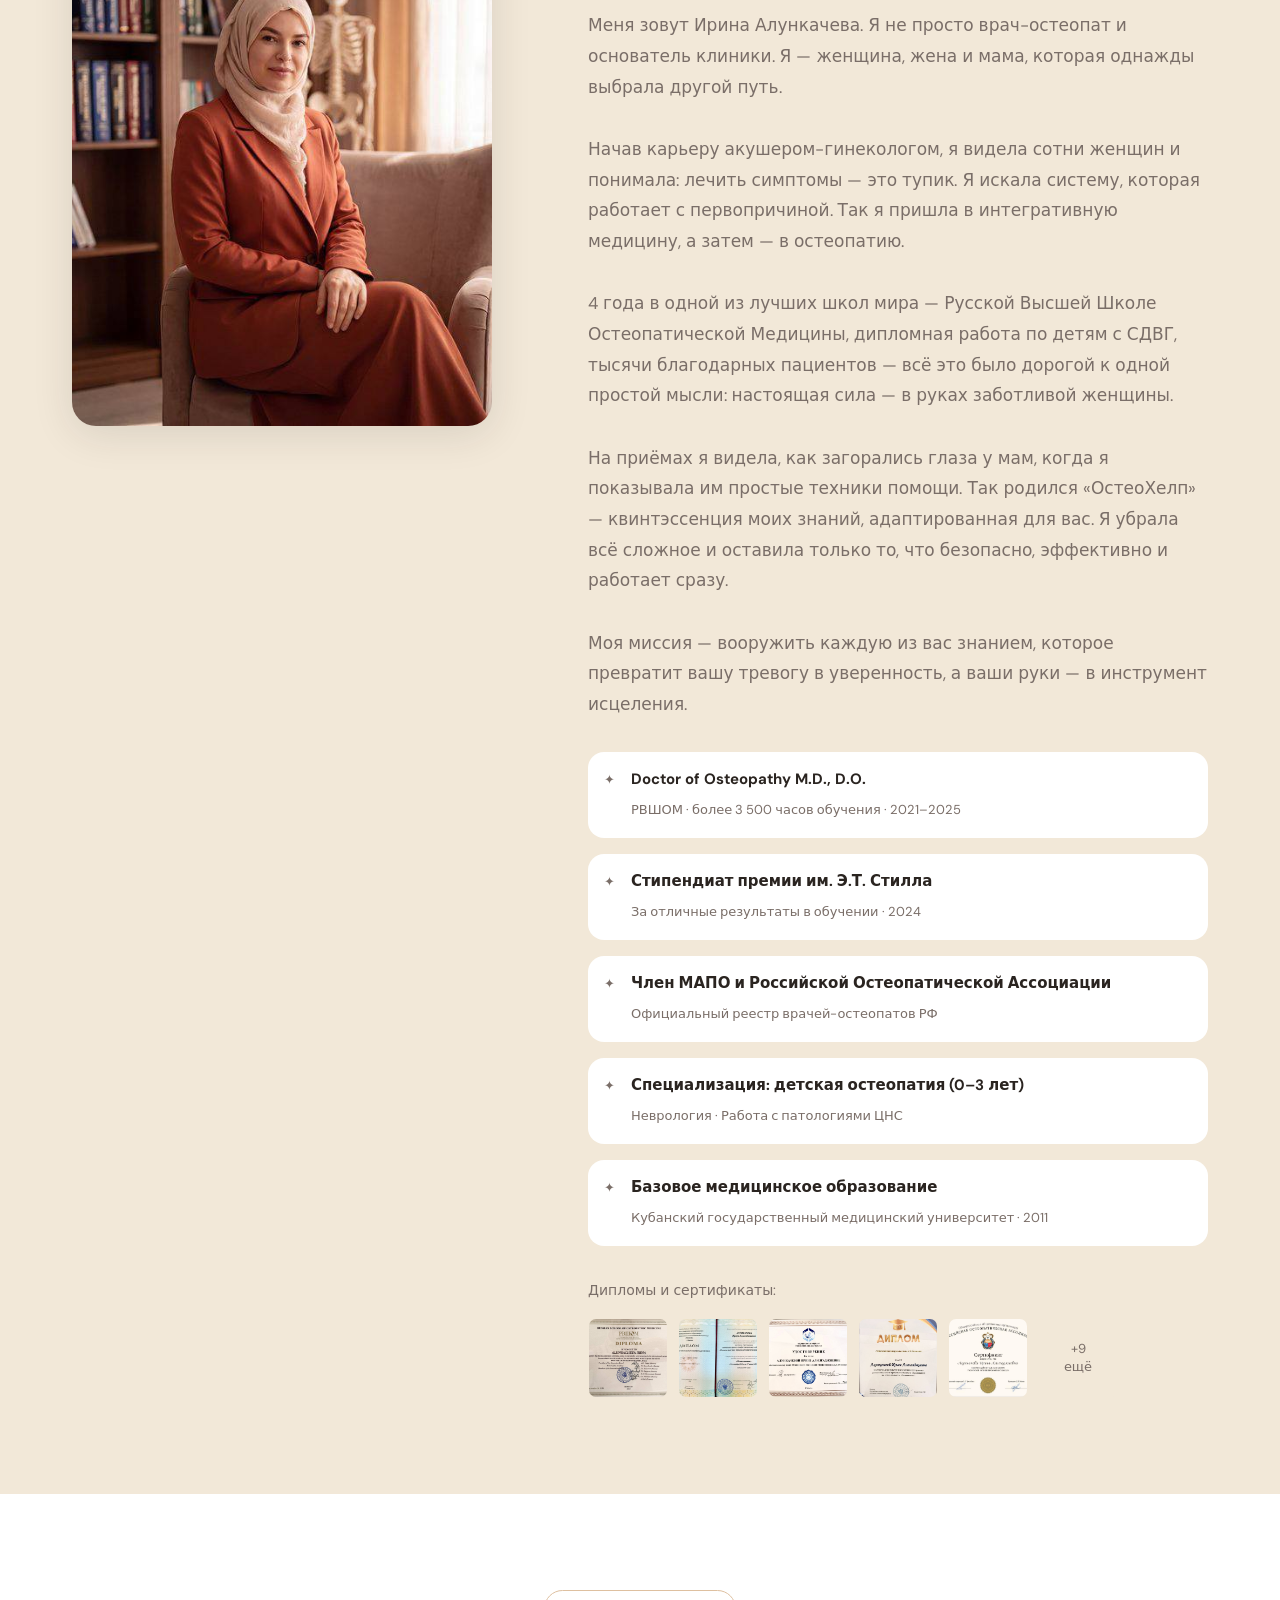
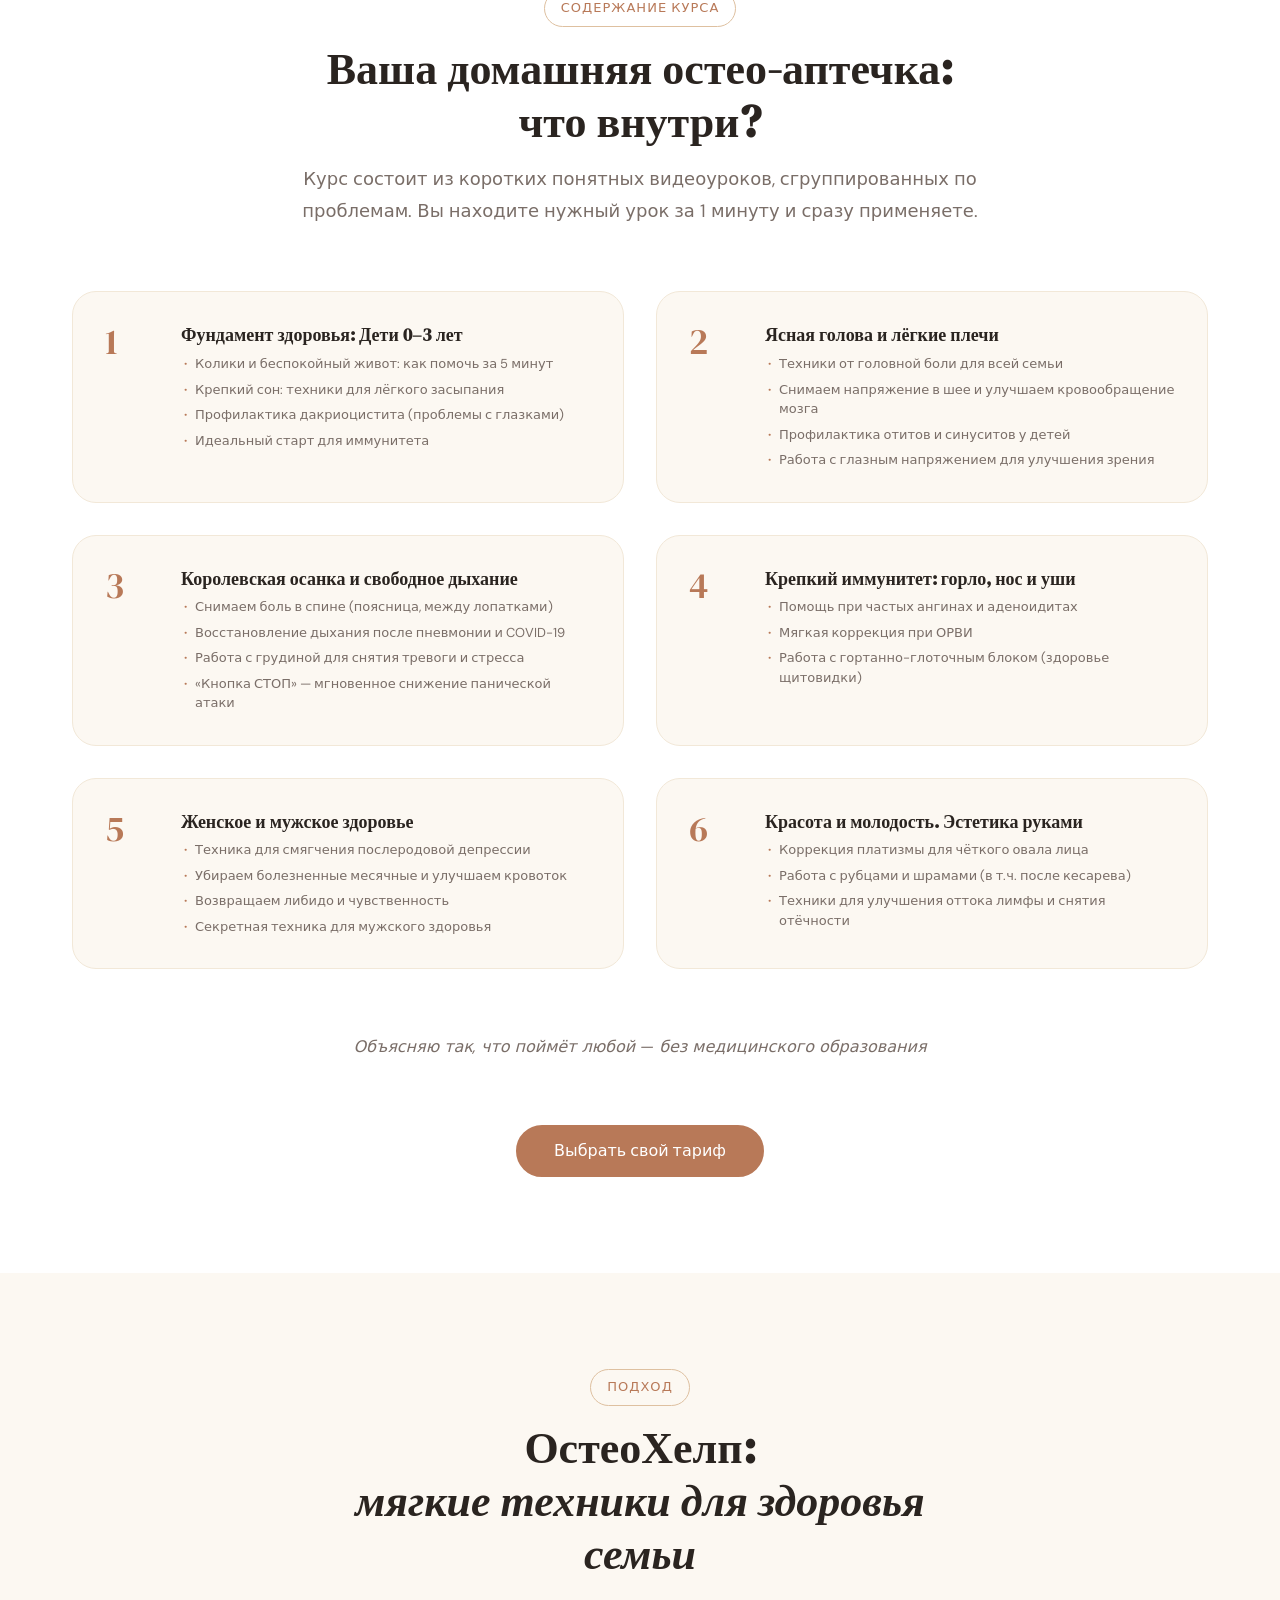
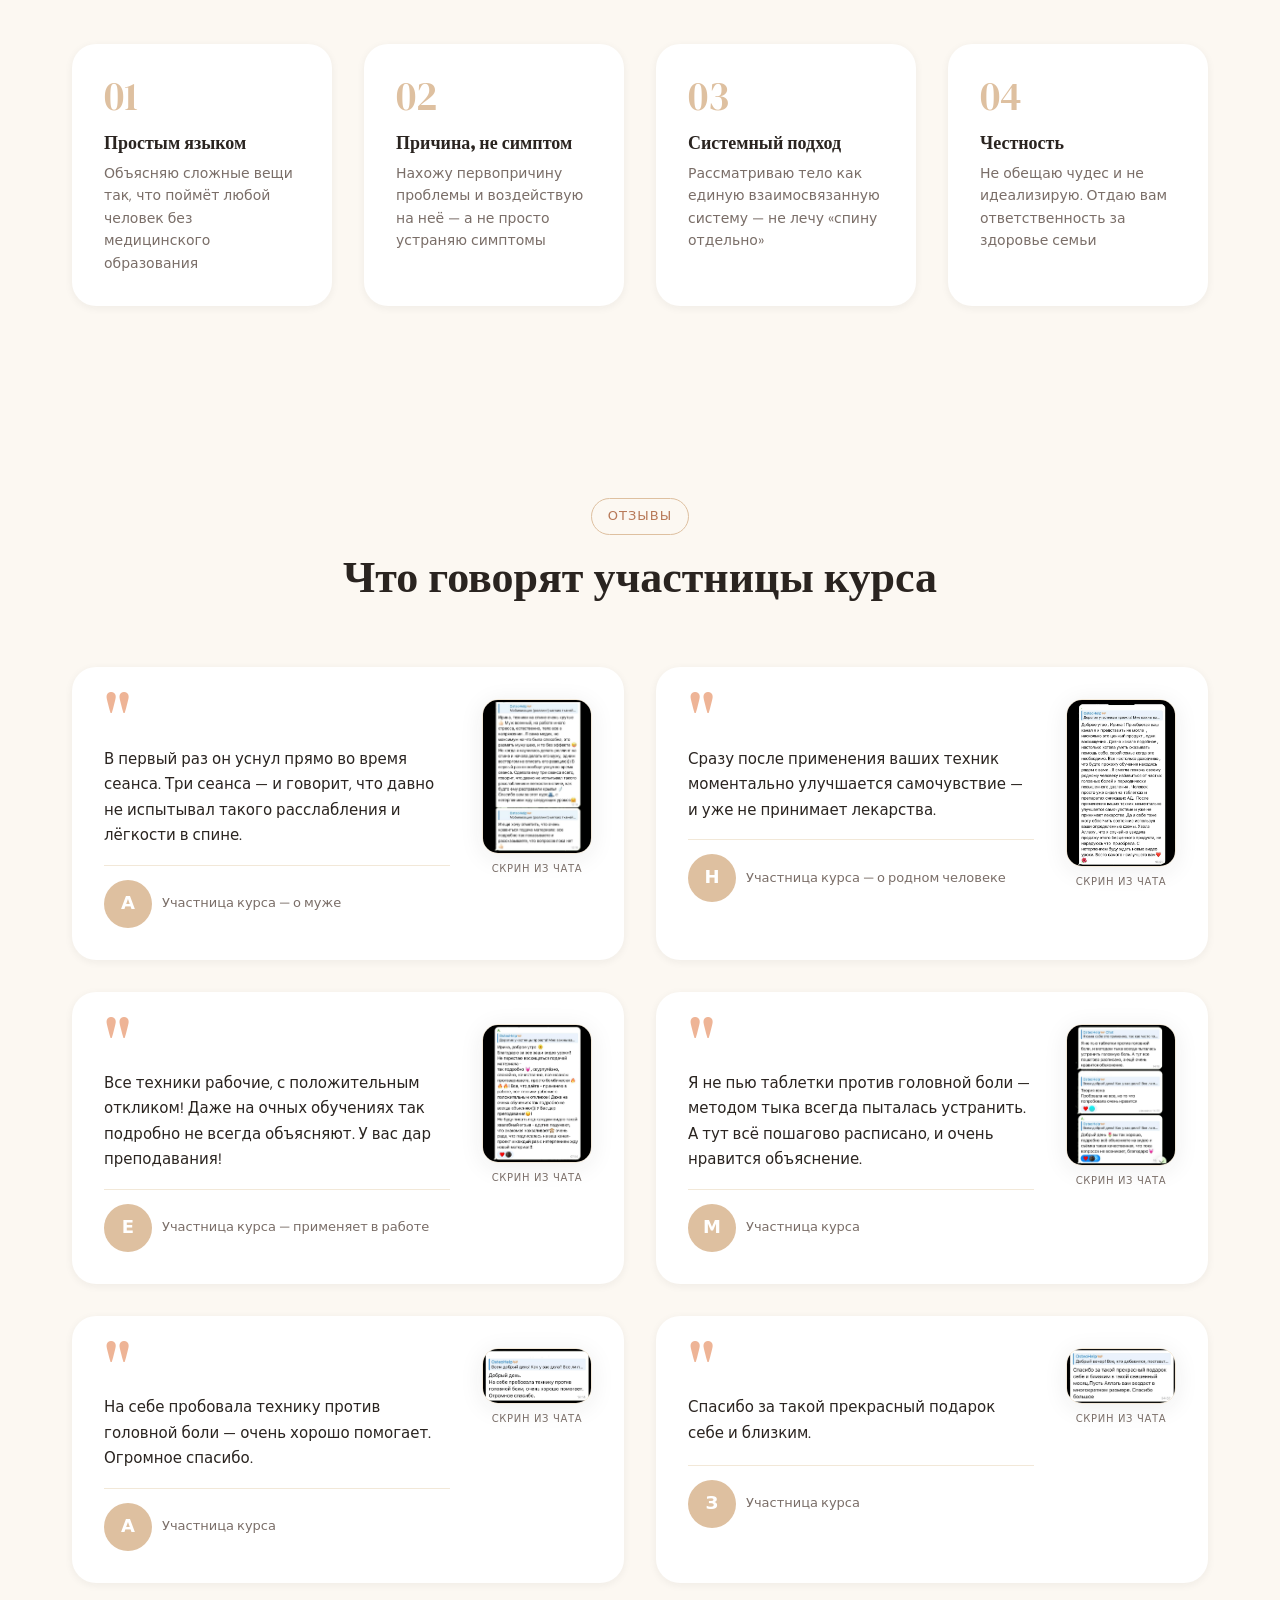
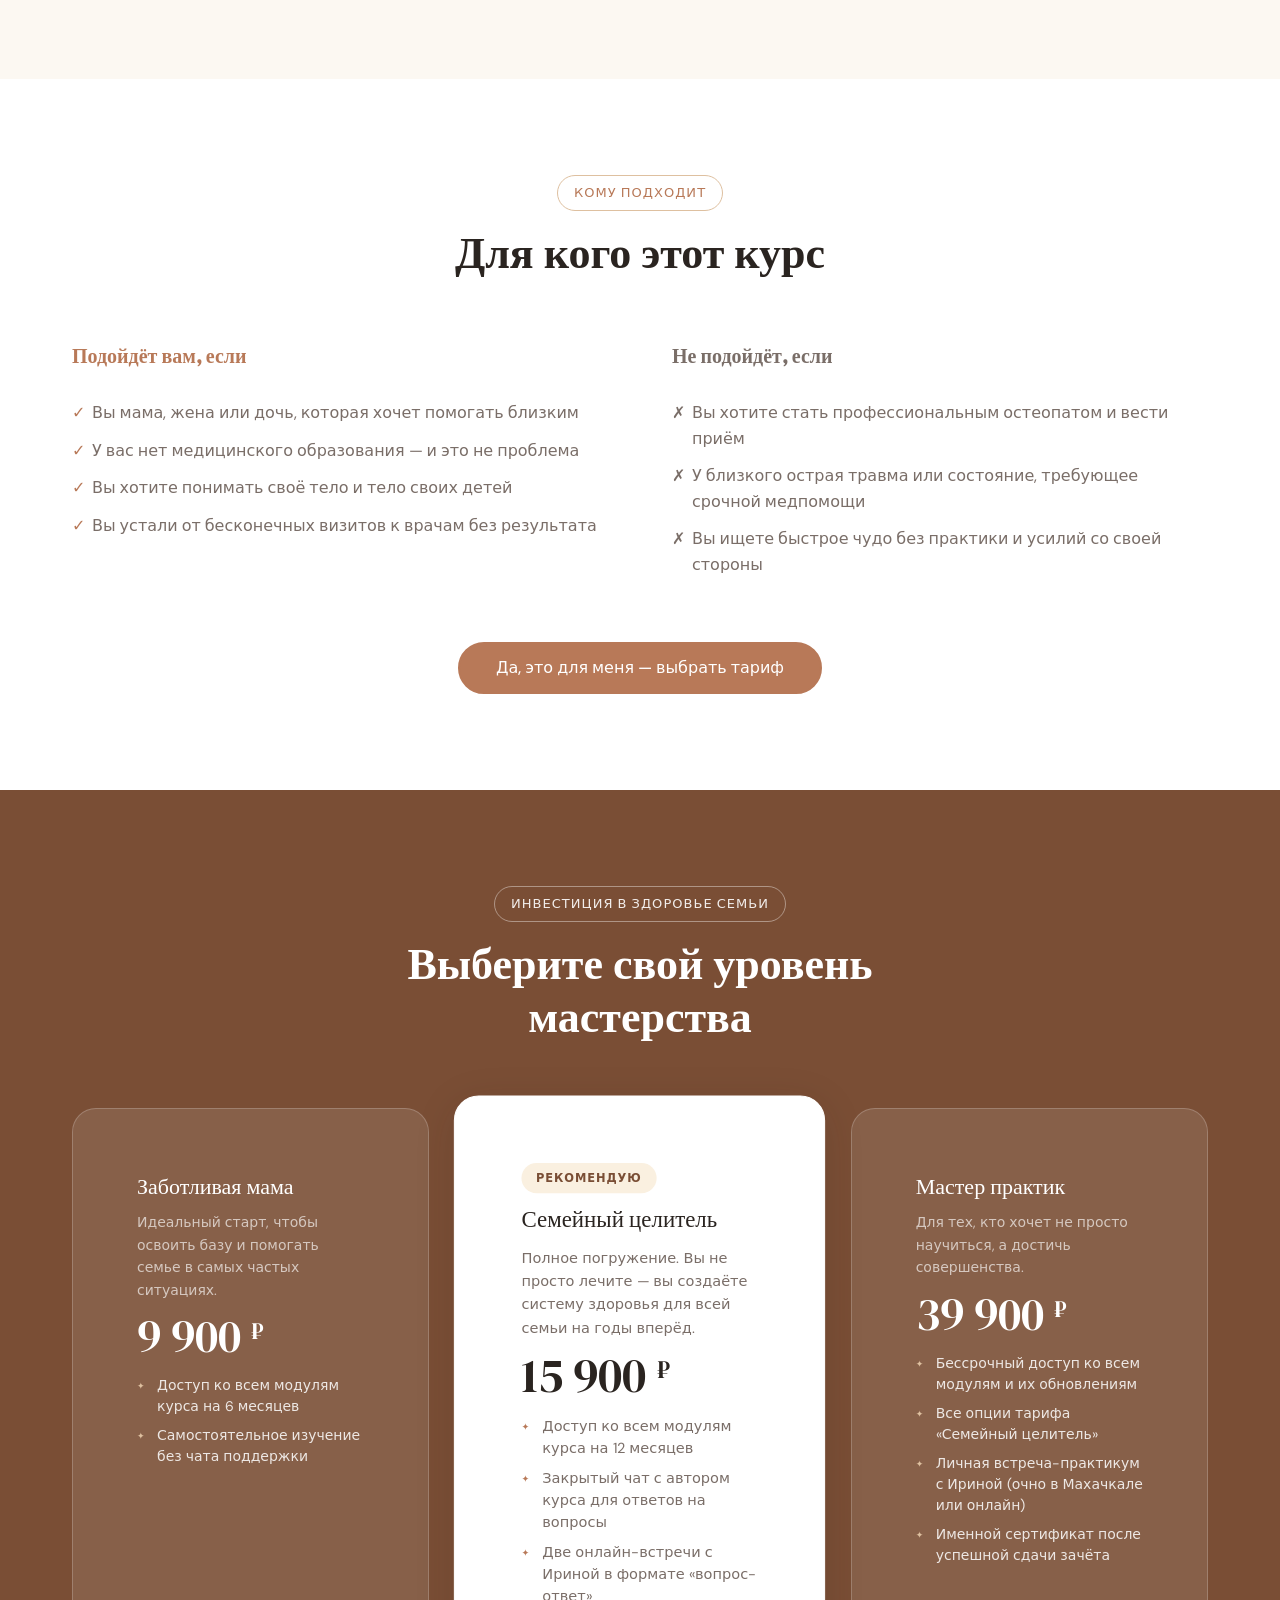
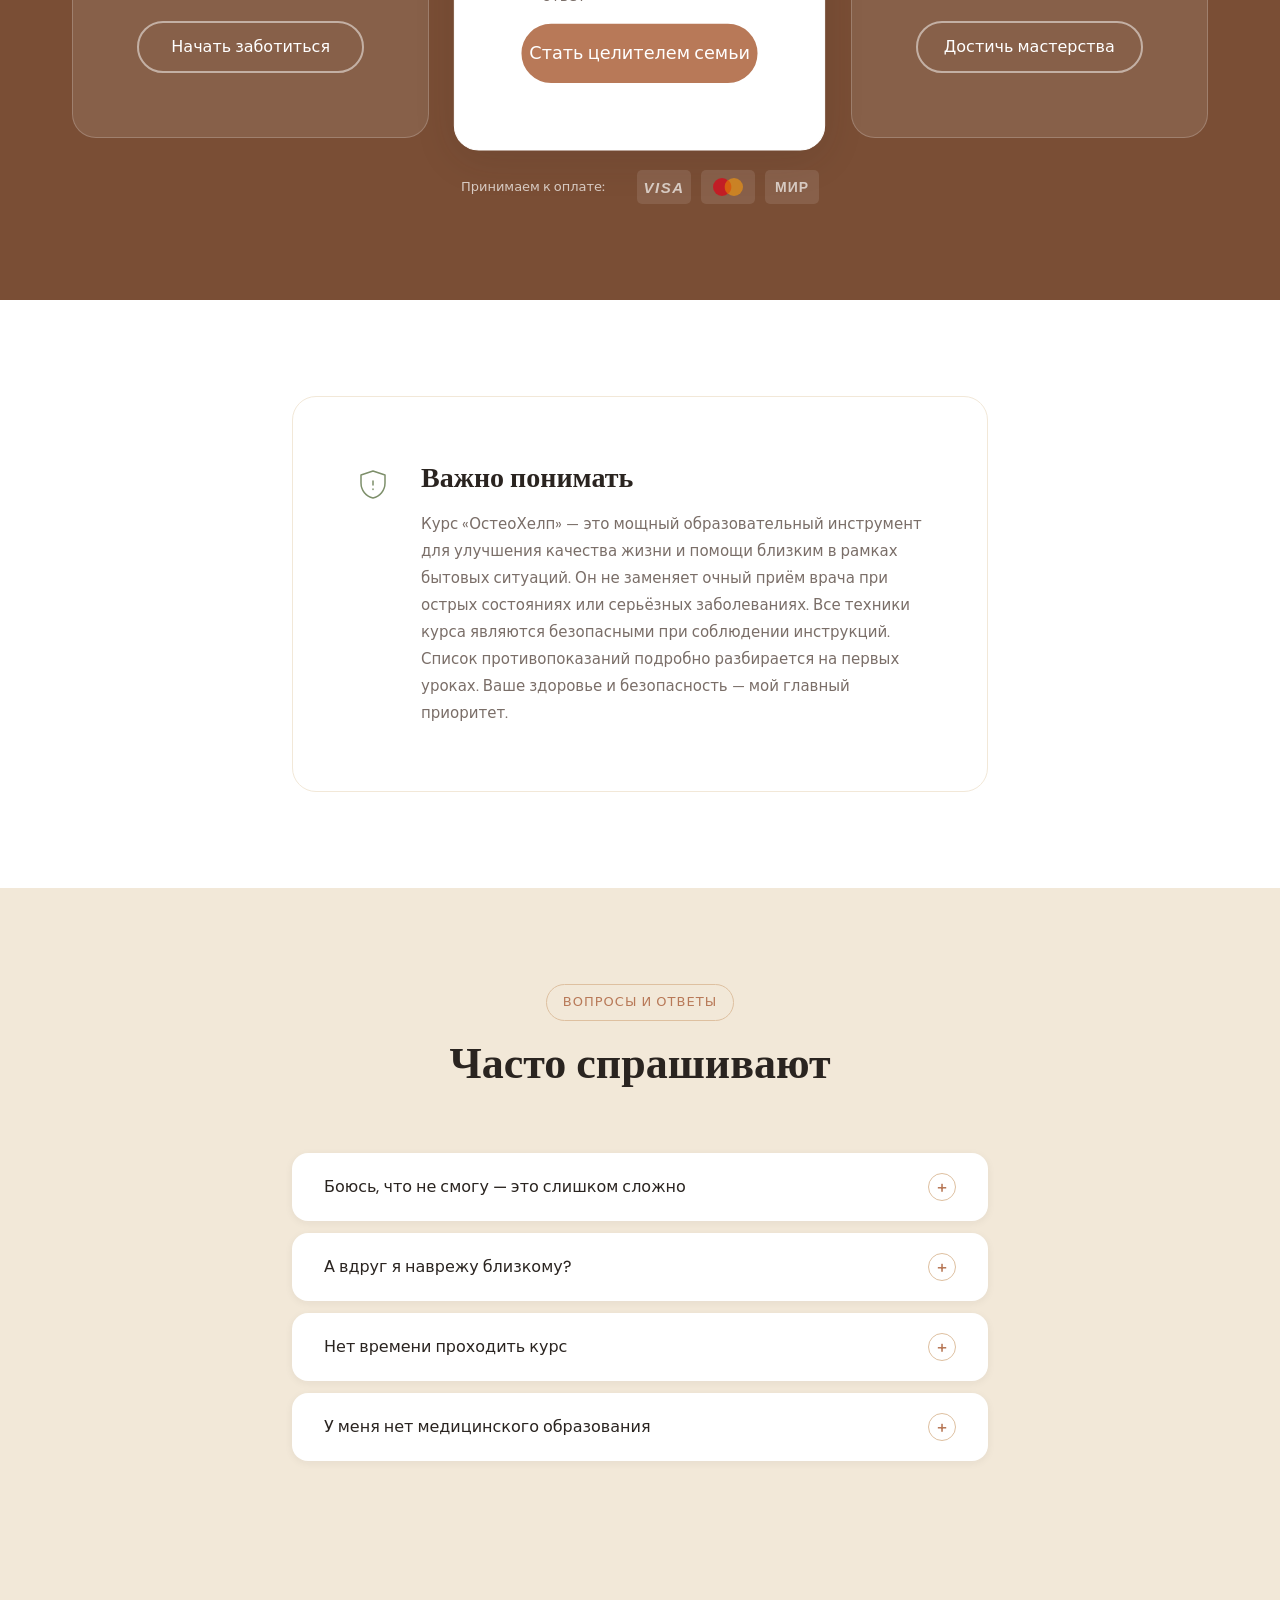
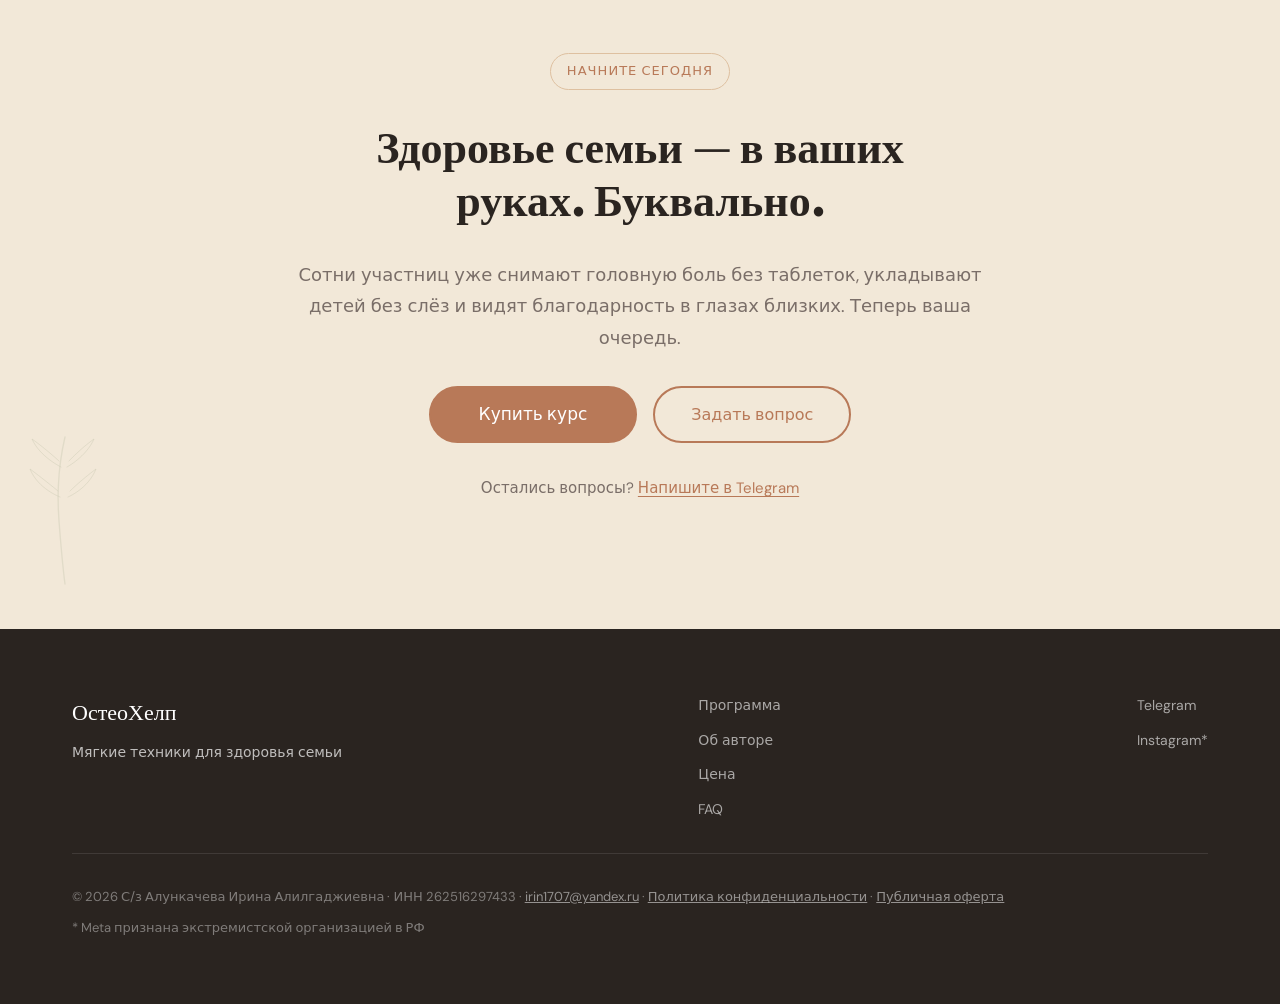
==== commit fa23a023: "Update tariff 2 price: 18900 -> 15900" ====
--- a/index.html
+++ b/index.html
@@ -2,6 +2,7 @@
 <html lang="ru">
 <head>
     <meta charset="UTF-8">
+    <script>if(new Date()<new Date('2026-06-07T22:00:00+03:00'))window.location.replace('presale.html');</script>
     <meta name="viewport" content="width=device-width, initial-scale=1.0">
     <meta name="description" content="ОстеоХелп — онлайн-курс мягких остеопатических техник для здоровья семьи. Врач-остеопат Ирина Алункачева.">
     <title>ОстеоХелп — Мягкие техники для здоровья семьи | Ирина Алункачева</title>
@@ -30,8 +31,7 @@
 <header class="header" id="header">
     <div class="container header__inner">
         <a href="#home" class="header__logo">
-            <img src="img/logo.svg" alt="ОстеоХелп" class="header__logo-img" onerror="this.style.display='none';this.nextElementSibling.style.display='block'">
-            <span class="header__logo-text" style="display:none">ОстеоХелп</span>
+            <span class="header__logo-text">ОстеоХелп</span>
         </a>
         <nav class="header__nav" role="navigation" aria-label="Основная навигация">
             <a href="#program" class="header__link">Программа</a>
@@ -577,7 +577,7 @@
                 <div class="tariff-badge">Рекомендую</div>
                 <p class="tariff-name">Семейный целитель</p>
                 <p class="tariff-desc">Полное погружение. Вы не просто лечите — вы создаёте систему здоровья для всей семьи на годы вперёд.</p>
-                <div class="tariff-price">18 900 <span>₽</span></div>
+                <div class="tariff-price">15 900 <span>₽</span></div>
                 <ul class="tariff-includes">
                     <li>Доступ ко всем модулям курса на 12 месяцев</li>
                     <li>Закрытый чат с автором курса для ответов на вопросы</li>
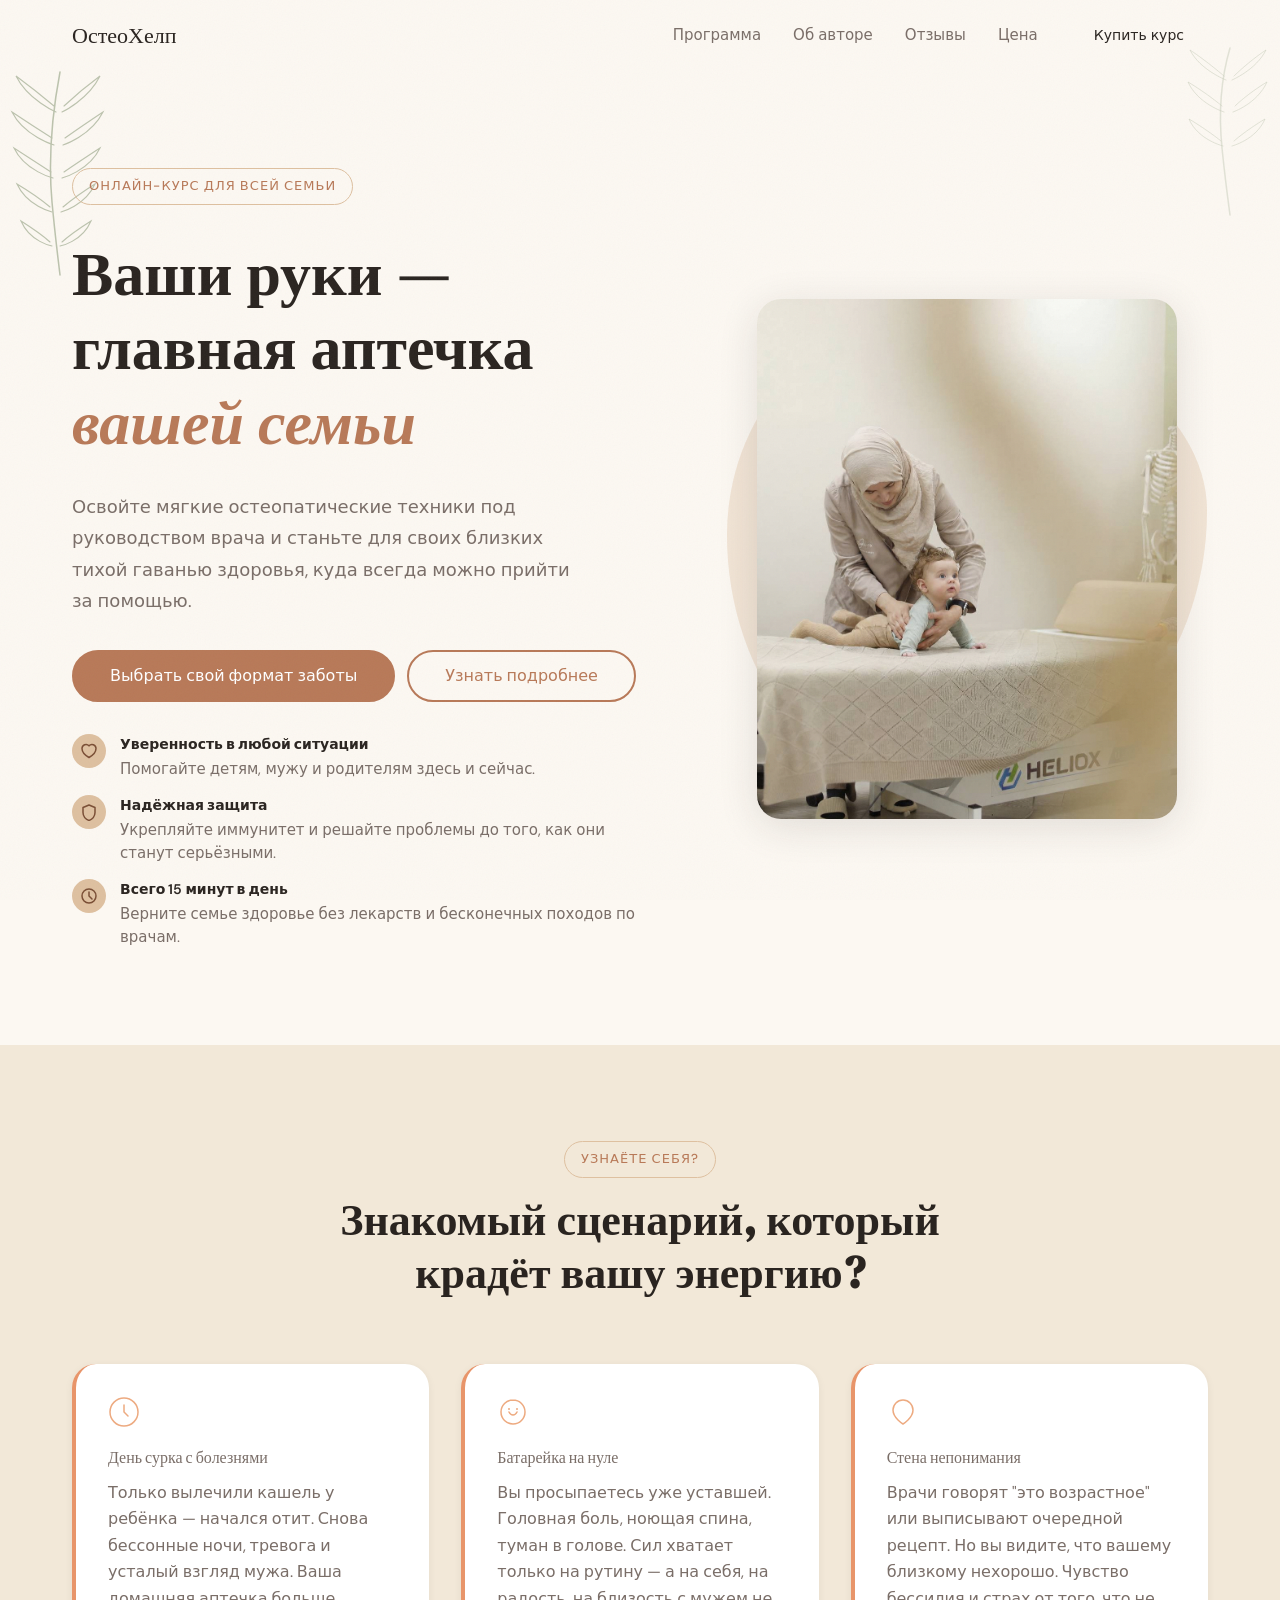
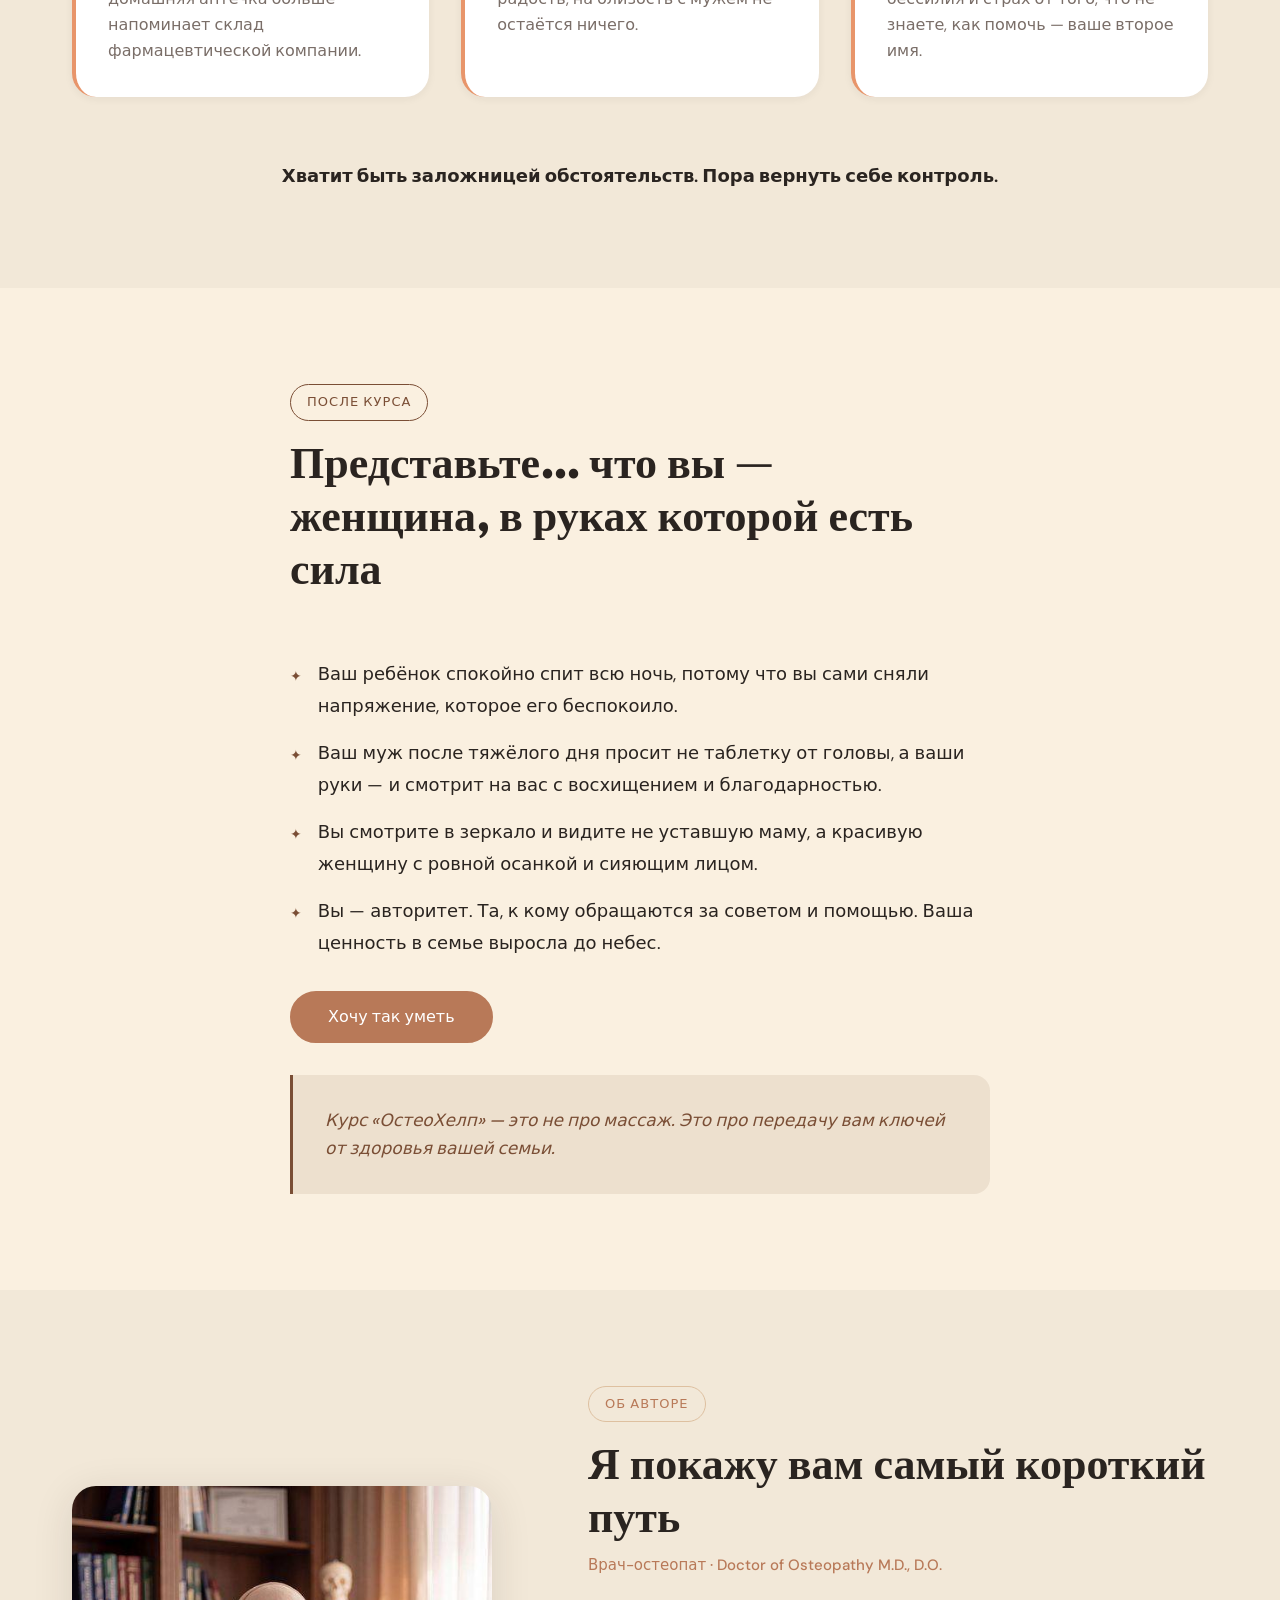
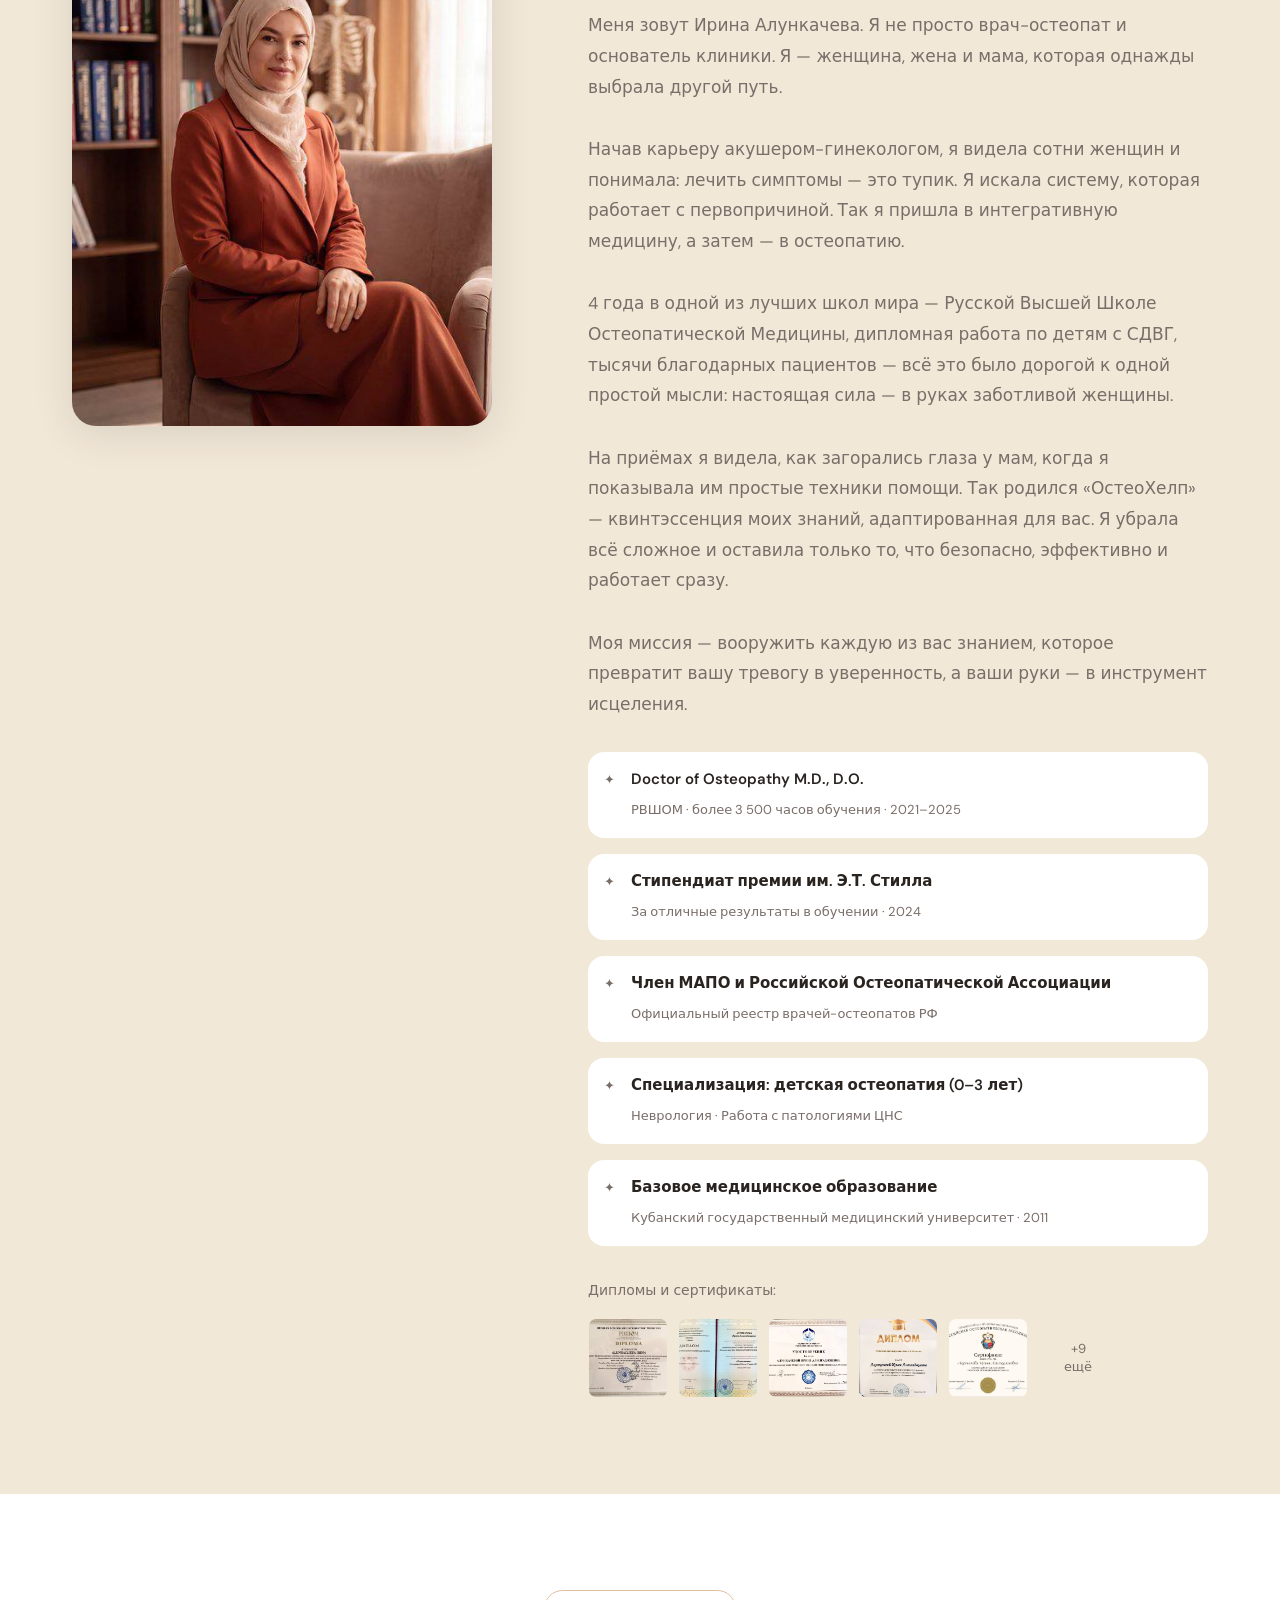
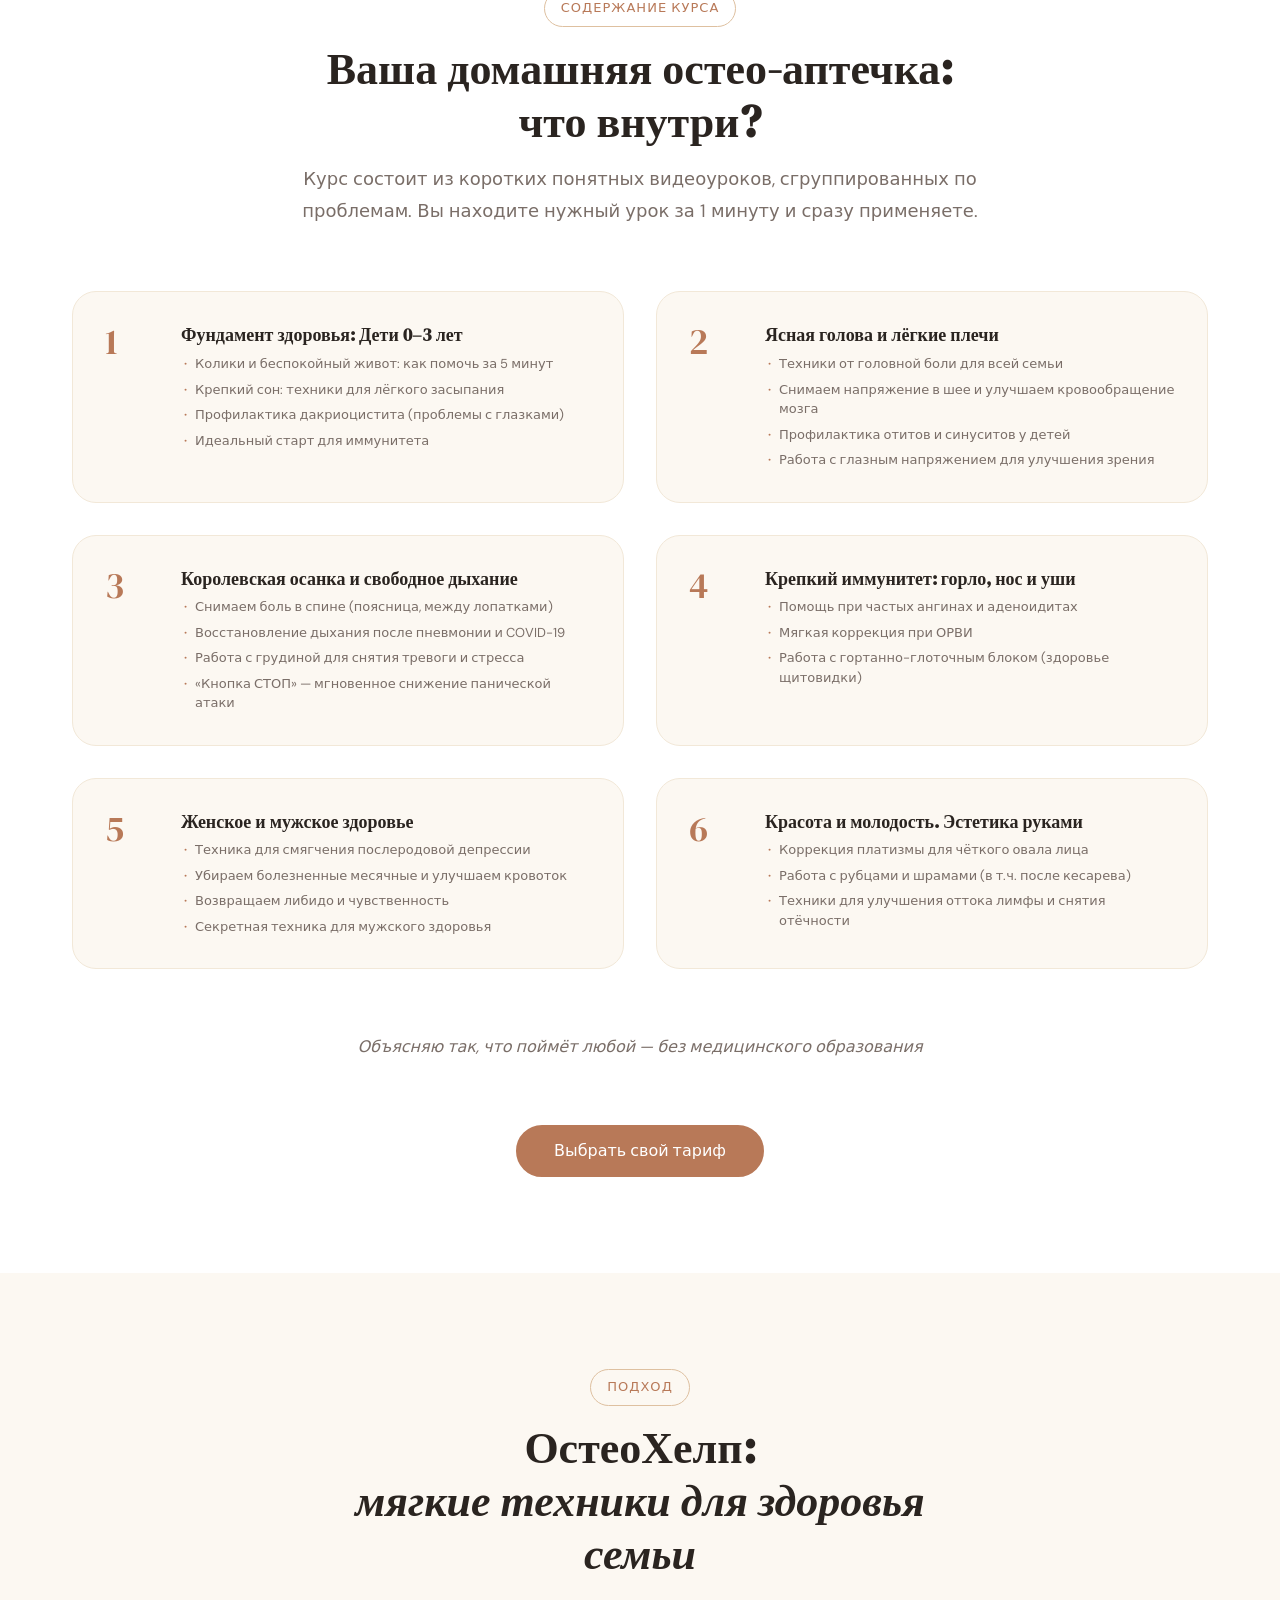
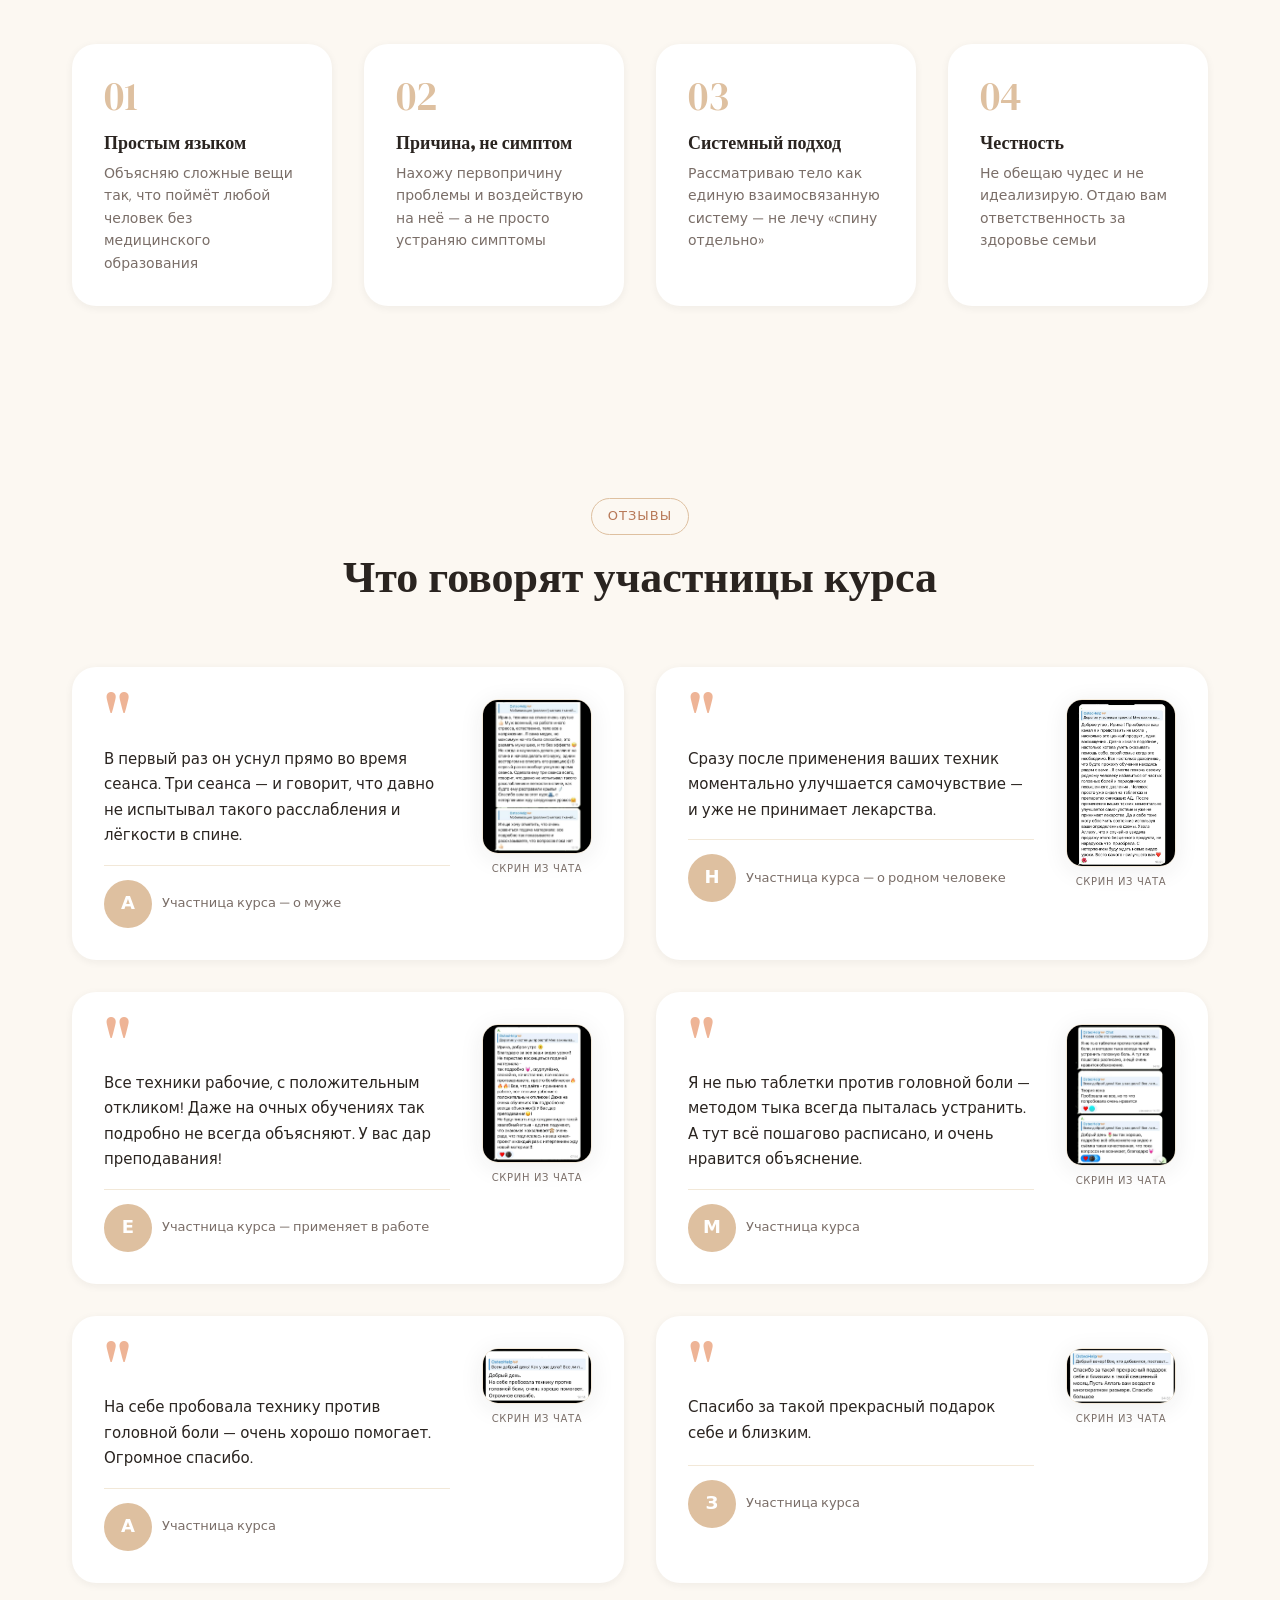
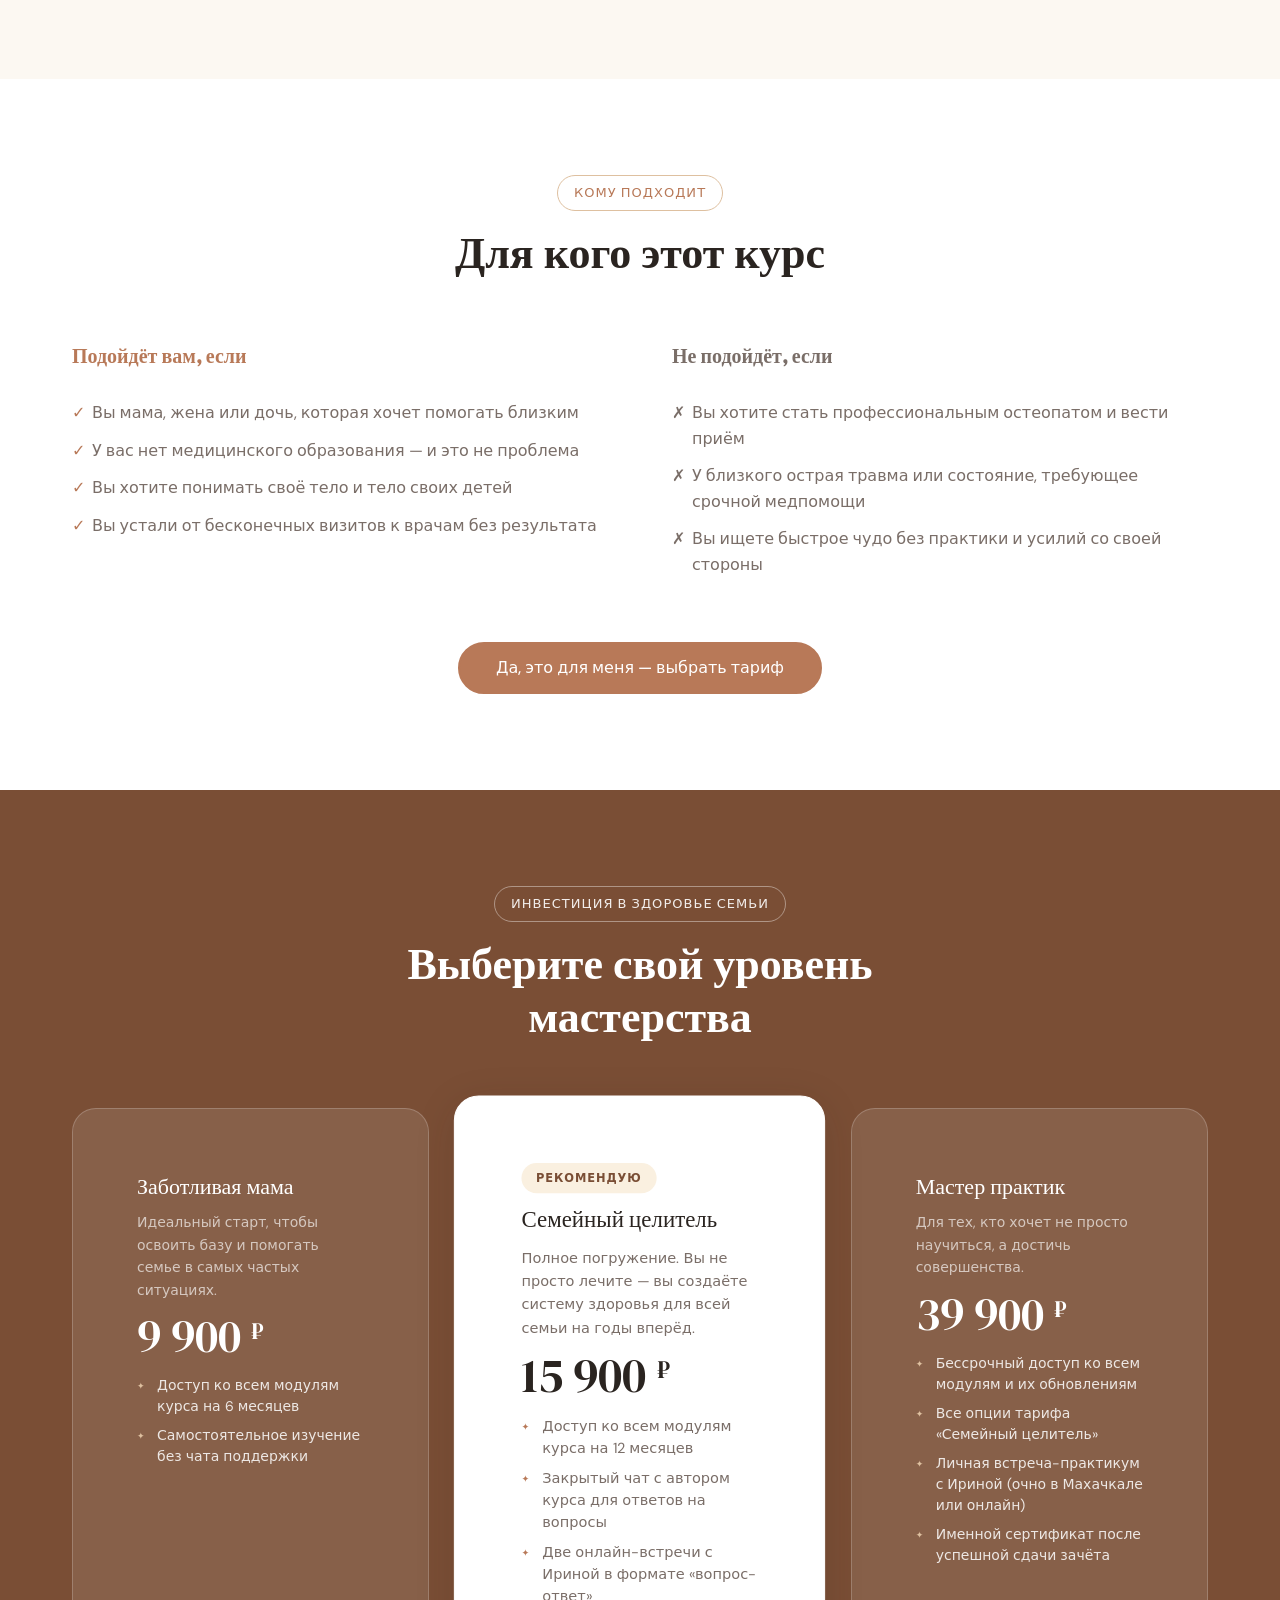
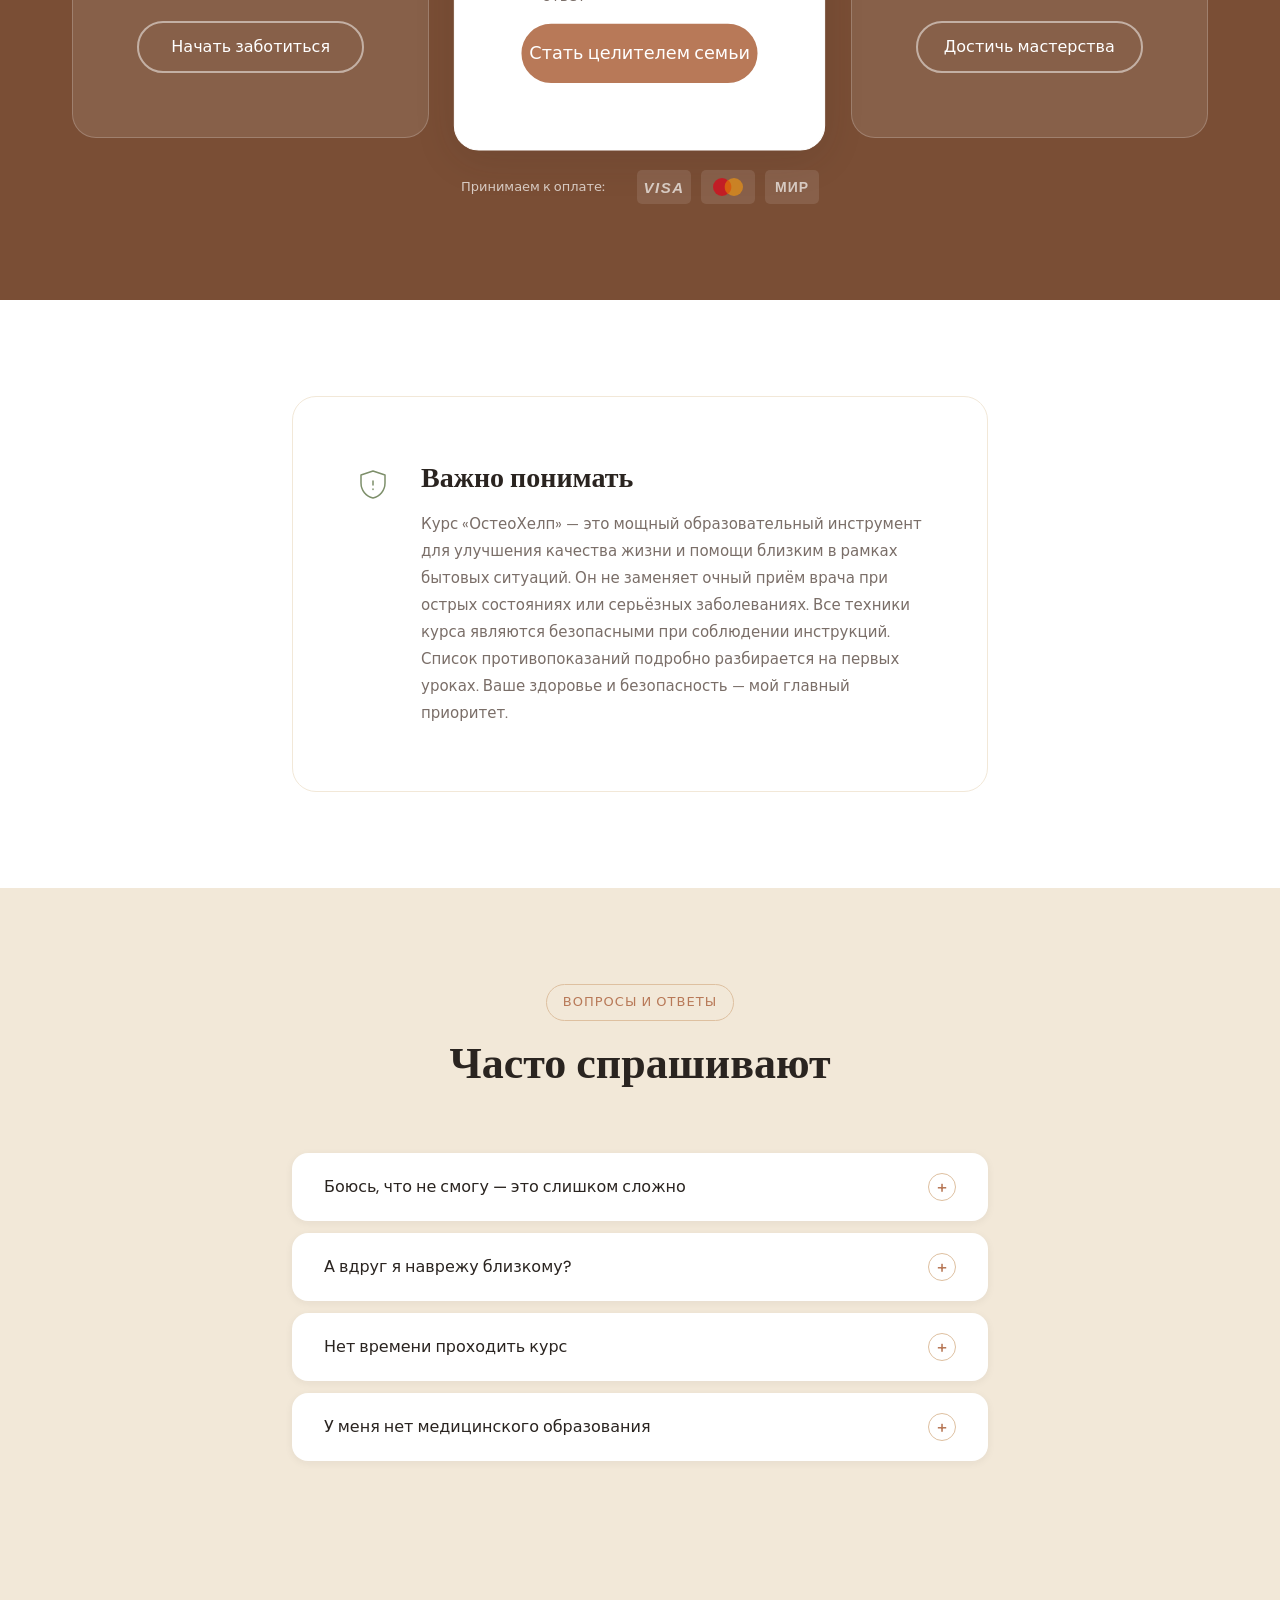
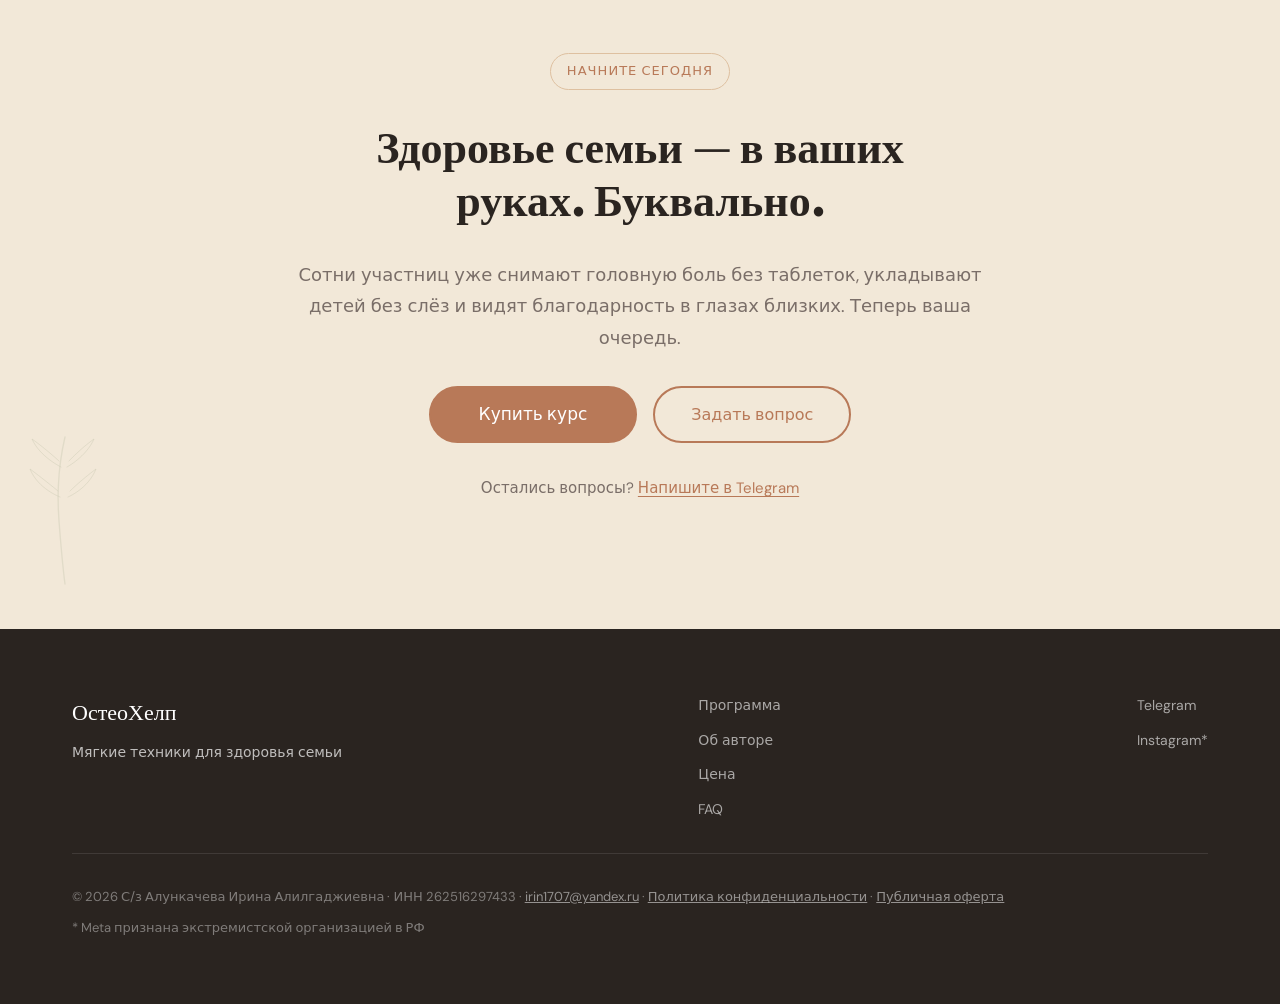
==== commit 94f75ffe: "самохостинг шрифтов для быстрой загрузки в России" ====
--- a/index.html
+++ b/index.html
@@ -6,11 +6,7 @@
     <meta name="viewport" content="width=device-width, initial-scale=1.0">
     <meta name="description" content="ОстеоХелп — онлайн-курс мягких остеопатических техник для здоровья семьи. Врач-остеопат Ирина Алункачева.">
     <title>ОстеоХелп — Мягкие техники для здоровья семьи | Ирина Алункачева</title>
-    <link rel="preconnect" href="https://fonts.googleapis.com">
-    <link rel="preconnect" href="https://fonts.gstatic.com" crossorigin>
-    <link rel="preload" as="style" href="https://fonts.googleapis.com/css2?family=DM+Serif+Display:ital@0;1&family=DM+Sans:opsz,wght@9..40,300;9..40,400;9..40,500;9..40,600&display=swap">
-    <link rel="stylesheet" href="https://fonts.googleapis.com/css2?family=DM+Serif+Display:ital@0;1&family=DM+Sans:opsz,wght@9..40,300;9..40,400;9..40,500;9..40,600&display=swap" media="print" onload="this.media='all'">
-    <noscript><link rel="stylesheet" href="https://fonts.googleapis.com/css2?family=DM+Serif+Display:ital@0;1&family=DM+Sans:opsz,wght@9..40,300;9..40,400;9..40,500;9..40,600&display=swap"></noscript>
+    <link rel="stylesheet" href="css/fonts.css">
     <link rel="stylesheet" href="css/reset.css">
     <link rel="stylesheet" href="css/variables.css">
     <link rel="stylesheet" href="css/style.css">
--- a/css/fonts.css
+++ b/css/fonts.css
@@ -0,0 +1,53 @@
+/* DM Sans */
+@font-face {
+  font-family: 'DM Sans';
+  font-style: normal;
+  font-weight: 300 600;
+  font-display: swap;
+  src: url(fonts/dm-sans-latin-ext.woff2) format('woff2');
+  unicode-range: U+0100-02BA, U+02BD-02C5, U+02C7-02CC, U+02CE-02D7, U+02DD-02FF, U+0304, U+0308, U+0329, U+1D00-1DBF, U+1E00-1E9F, U+1EF2-1EFF, U+2020, U+20A0-20AB, U+20AD-20C0, U+2113, U+2C60-2C7F, U+A720-A7FF;
+}
+@font-face {
+  font-family: 'DM Sans';
+  font-style: normal;
+  font-weight: 300 600;
+  font-display: swap;
+  src: url(fonts/dm-sans-latin.woff2) format('woff2');
+  unicode-range: U+0000-00FF, U+0131, U+0152-0153, U+02BB-02BC, U+02C6, U+02DA, U+02DC, U+0304, U+0308, U+0329, U+2000-206F, U+20AC, U+2122, U+2191, U+2193, U+2212, U+2215, U+FEFF, U+FFFD;
+}
+
+/* DM Serif Display normal */
+@font-face {
+  font-family: 'DM Serif Display';
+  font-style: normal;
+  font-weight: 400;
+  font-display: swap;
+  src: url(fonts/dm-serif-latin-ext.woff2) format('woff2');
+  unicode-range: U+0100-02BA, U+02BD-02C5, U+02C7-02CC, U+02CE-02D7, U+02DD-02FF, U+0304, U+0308, U+0329, U+1D00-1DBF, U+1E00-1E9F, U+1EF2-1EFF, U+2020, U+20A0-20AB, U+20AD-20C0, U+2113, U+2C60-2C7F, U+A720-A7FF;
+}
+@font-face {
+  font-family: 'DM Serif Display';
+  font-style: normal;
+  font-weight: 400;
+  font-display: swap;
+  src: url(fonts/dm-serif-latin.woff2) format('woff2');
+  unicode-range: U+0000-00FF, U+0131, U+0152-0153, U+02BB-02BC, U+02C6, U+02DA, U+02DC, U+0304, U+0308, U+0329, U+2000-206F, U+20AC, U+2122, U+2191, U+2193, U+2212, U+2215, U+FEFF, U+FFFD;
+}
+
+/* DM Serif Display italic */
+@font-face {
+  font-family: 'DM Serif Display';
+  font-style: italic;
+  font-weight: 400;
+  font-display: swap;
+  src: url(fonts/dm-serif-italic-latin-ext.woff2) format('woff2');
+  unicode-range: U+0100-02BA, U+02BD-02C5, U+02C7-02CC, U+02CE-02D7, U+02DD-02FF, U+0304, U+0308, U+0329, U+1D00-1DBF, U+1E00-1E9F, U+1EF2-1EFF, U+2020, U+20A0-20AB, U+20AD-20C0, U+2113, U+2C60-2C7F, U+A720-A7FF;
+}
+@font-face {
+  font-family: 'DM Serif Display';
+  font-style: italic;
+  font-weight: 400;
+  font-display: swap;
+  src: url(fonts/dm-serif-italic-latin.woff2) format('woff2');
+  unicode-range: U+0000-00FF, U+0131, U+0152-0153, U+02BB-02BC, U+02C6, U+02DA, U+02DC, U+0304, U+0308, U+0329, U+2000-206F, U+20AC, U+2122, U+2191, U+2193, U+2212, U+2215, U+FEFF, U+FFFD;
+}
